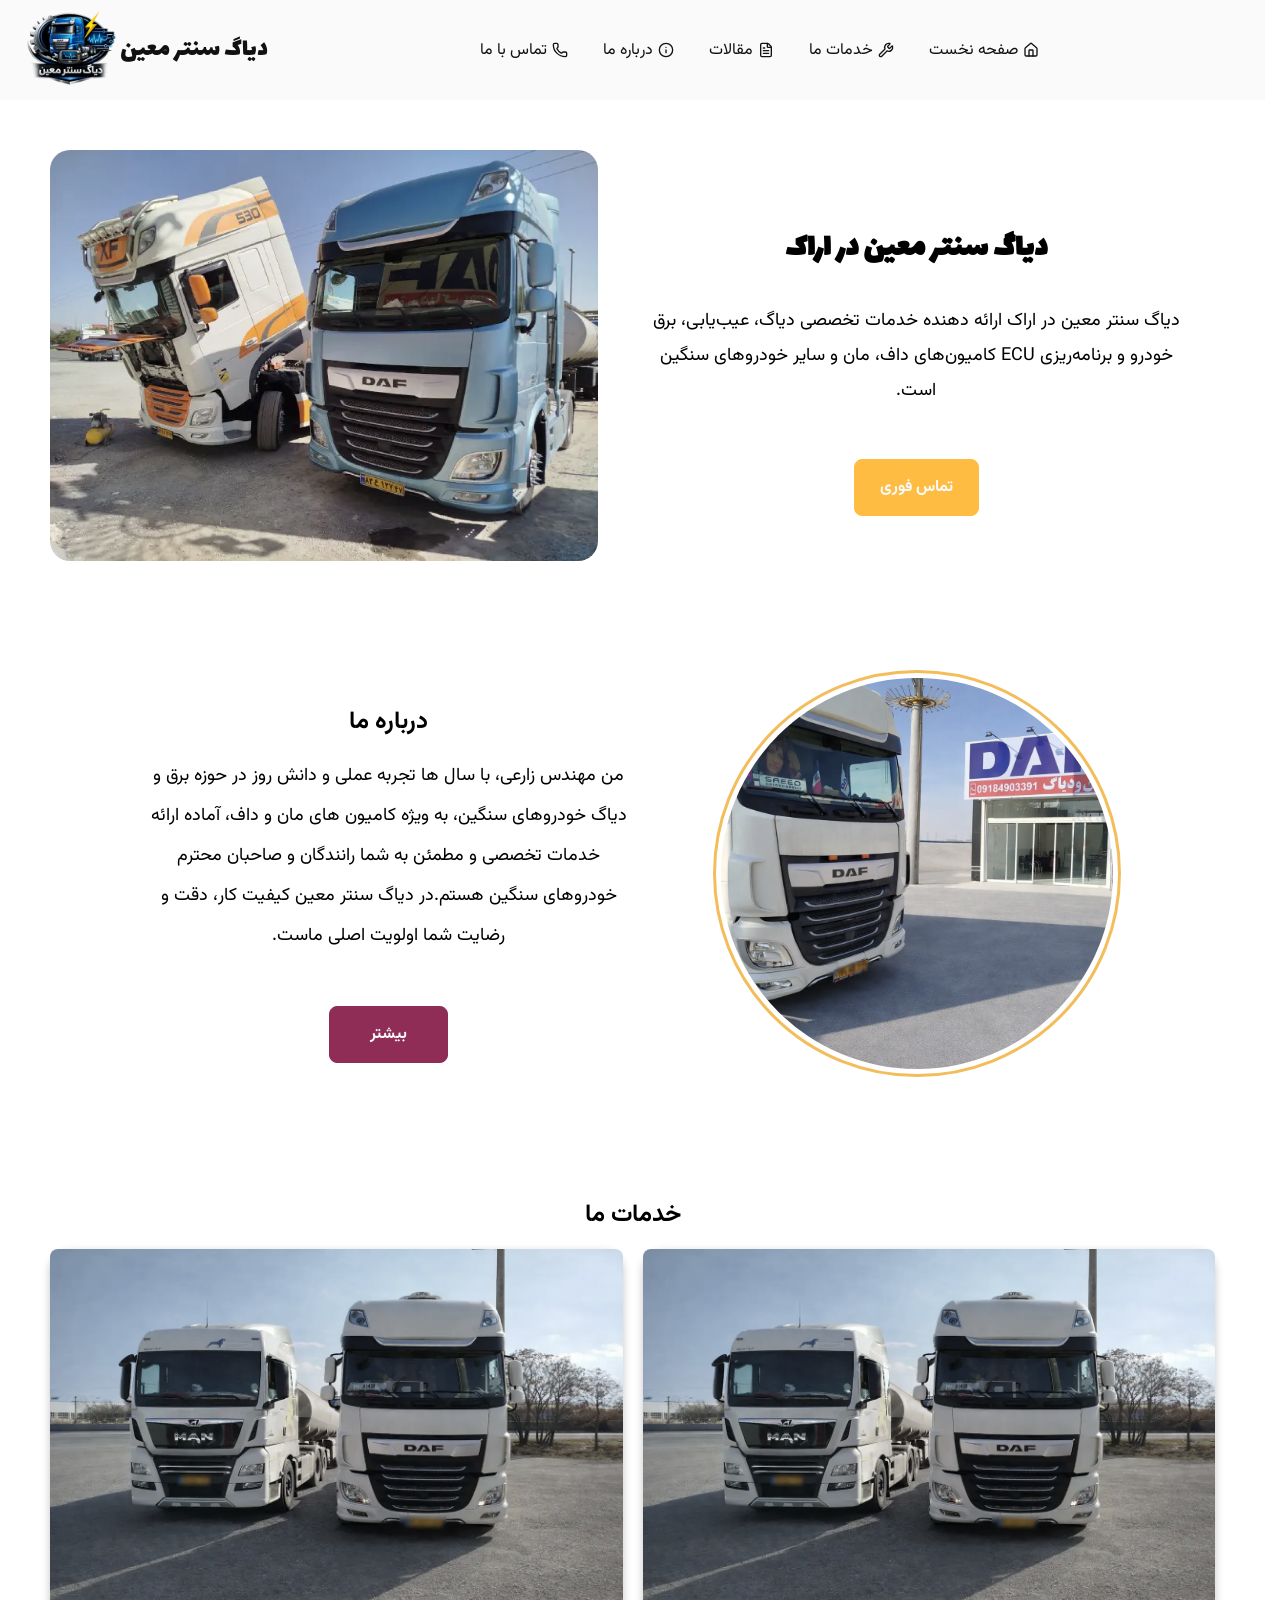
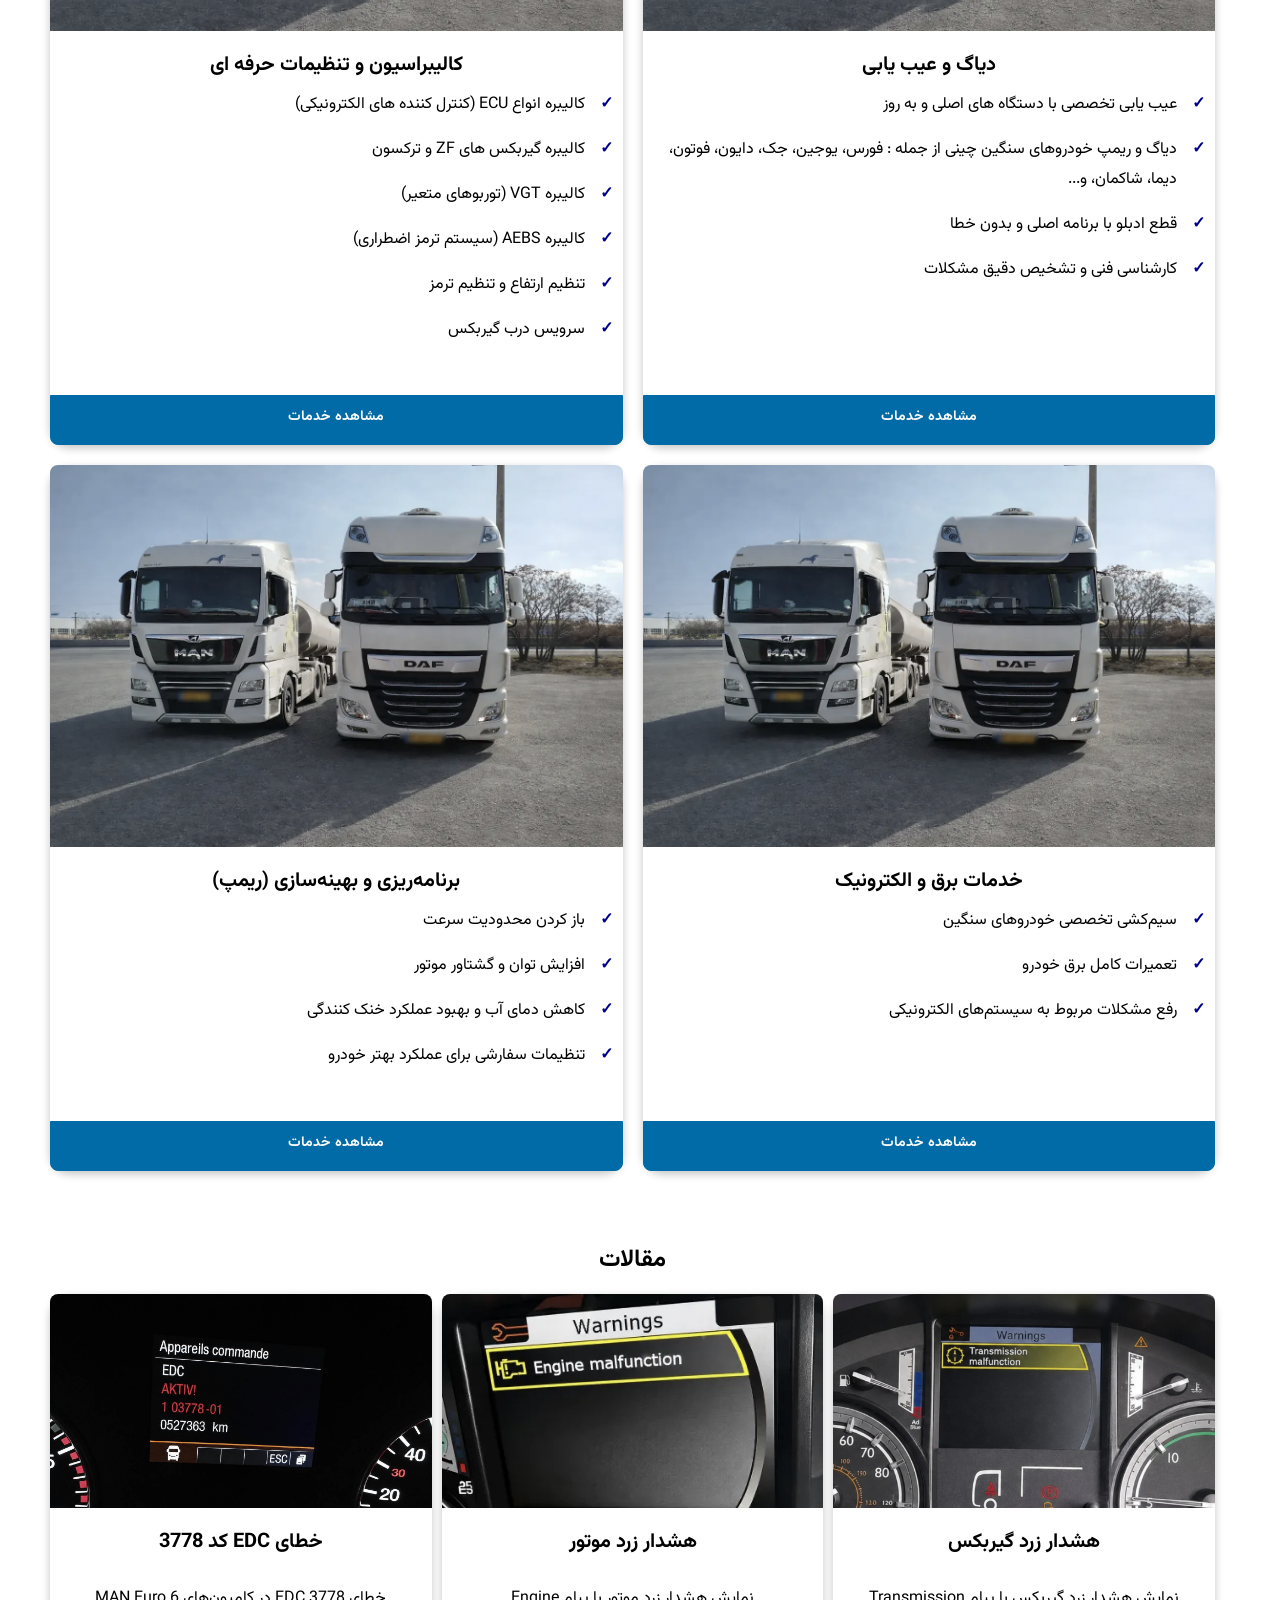
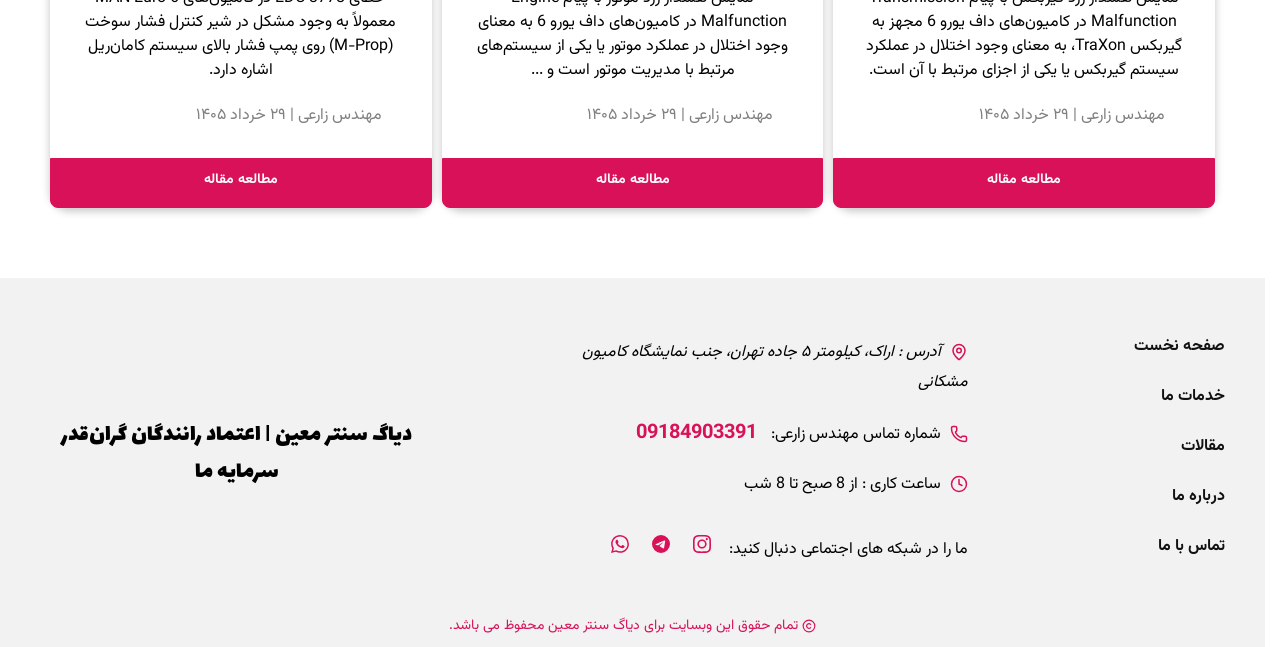
==== index.html @ c63dabb5 "optimize homepage and servicepage performance and SEO" ====
<!doctype html>
<html lang="fa" dir="rtl">
  <head>
    <meta charset="UTF-8" />
    <meta name="viewport" content="width=device-width, initial-scale=1.0" />
    <meta
      name="description"
      content="دیاگ سنتر معین در اراک، ارائه‌دهنده خدمات تخصصی دیاگ و برق خودرو، عیب‌یابی کامیون داف و خودروهای سنگین با تجهیزات پیشرفته."
    />

    <link rel="apple-touch-icon" sizes="180x180" href="/apple-touch-icon.png" />
    <link rel="icon" type="image/png" sizes="32x32" href="/favicon-32x32.png" />
    <link rel="icon" type="image/png" sizes="16x16" href="/favicon-16x16.png" />
    <!-- <link rel="manifest" href="/site.webmanifest" /> -->
    <link
      rel="preload"
      href="assets/fonts/Vazirmatn-Regular.woff2"
      as="font"
      type="font/woff2"
      crossorigin
    />
    <link
      rel="preload"
      href="assets/fonts/Vazirmatn-Bold.woff2"
      as="font"
      type="font/woff2"
      crossorigin
    />
    <link rel="stylesheet" href="assets/styles/style.css" />
    <title>دیاگ سنتر معین اراک | خدمات تخصصی برق و دیاگ</title>
  </head>
  <body>
    <div id="main" class="page-wrapper">
      <!-- Header / Navbar -->
      <header class="header">
        <nav aria-label="منوی اصلی" class="navbar">
          <button class="menu-btn" aria-label="باز کردن منو">
            <!-- <i class="fa-solid fa-bars"></i> -->
            <svg
              xmlns="http://www.w3.org/2000/svg"
              width="24"
              height="24"
              viewBox="0 0 24 24"
              fill="none"
              stroke="currentColor"
              stroke-width="2"
              stroke-linecap="round"
              stroke-linejoin="round"
              class="lucide lucide-menu-icon lucide-menu menu-icon"
            >
              <path d="M4 5h16" />
              <path d="M4 12h16" />
              <path d="M4 19h16" />
            </svg>
          </button>
          <ul class="nav-list">
            <li class="nav-item">
              <button class="menu-exit" aria-label="بستن منو">
                <!-- <i class="fa-solid fa-circle-xmark"></i> -->
                <svg
                  xmlns="http://www.w3.org/2000/svg"
                  width="24"
                  height="24"
                  viewBox="0 0 24 24"
                  fill="none"
                  stroke="currentColor"
                  stroke-width="2"
                  stroke-linecap="round"
                  stroke-linejoin="round"
                  class="lucide lucide-x-icon lucide-x close-menu-icon"
                >
                  <path d="M18 6 6 18" />
                  <path d="m6 6 12 12" />
                </svg>
              </button>
            </li>
            <li class="nav-item home">
              <a href="#main" class="header-nav-link">
                <!-- <i class="fa-solid fa-house"></i> -->
                <svg
                  xmlns="http://www.w3.org/2000/svg"
                  width="24"
                  height="24"
                  viewBox="0 0 24 24"
                  fill="none"
                  stroke="currentColor"
                  stroke-width="2"
                  stroke-linecap="round"
                  stroke-linejoin="round"
                  class="lucide lucide-house-icon lucide-house nav-icon"
                >
                  <path d="M15 21v-8a1 1 0 0 0-1-1h-4a1 1 0 0 0-1 1v8" />
                  <path
                    d="M3 10a2 2 0 0 1 .709-1.528l7-6a2 2 0 0 1 2.582 0l7 6A2 2 0 0 1 21 10v9a2 2 0 0 1-2 2H5a2 2 0 0 1-2-2z"
                  />
                </svg>
                صفحه نخست</a
              >
            </li>
            <li class="nav-item">
              <a href="#services" class="header-nav-link">
                <!-- <i class="fa-solid fa-wrench"></i> -->
                <svg
                  xmlns="http://www.w3.org/2000/svg"
                  width="24"
                  height="24"
                  viewBox="0 0 24 24"
                  fill="none"
                  stroke="currentColor"
                  stroke-width="2"
                  stroke-linecap="round"
                  stroke-linejoin="round"
                  class="lucide lucide-wrench-icon lucide-wrench nav-icon"
                >
                  <path
                    d="M14.7 6.3a1 1 0 0 0 0 1.4l1.6 1.6a1 1 0 0 0 1.4 0l3.106-3.105c.32-.322.863-.22.983.218a6 6 0 0 1-8.259 7.057l-7.91 7.91a1 1 0 0 1-2.999-3l7.91-7.91a6 6 0 0 1 7.057-8.259c.438.12.54.662.219.984z"
                  />
                </svg>
                خدمات ما</a
              >
            </li>
            <li class="nav-item">
              <a href="#articles" class="header-nav-link">
                <!-- <i class="fa-solid fa-file-lines"></i> -->
                <svg
                  xmlns="http://www.w3.org/2000/svg"
                  width="24"
                  height="24"
                  viewBox="0 0 24 24"
                  fill="none"
                  stroke="currentColor"
                  stroke-width="2"
                  stroke-linecap="round"
                  stroke-linejoin="round"
                  class="lucide lucide-file-text-icon lucide-file-text nav-icon"
                >
                  <path
                    d="M6 22a2 2 0 0 1-2-2V4a2 2 0 0 1 2-2h8a2.4 2.4 0 0 1 1.704.706l3.588 3.588A2.4 2.4 0 0 1 20 8v12a2 2 0 0 1-2 2z"
                  />
                  <path d="M14 2v5a1 1 0 0 0 1 1h5" />
                  <path d="M10 9H8" />
                  <path d="M16 13H8" />
                  <path d="M16 17H8" />
                </svg>
                مقالات
              </a>
            </li>
            <li class="nav-item">
              <a href="#about-us" class="header-nav-link">
                <!-- <i class="fa-solid fa-circle-info"></i> -->
                <svg
                  xmlns="http://www.w3.org/2000/svg"
                  width="24"
                  height="24"
                  viewBox="0 0 24 24"
                  fill="none"
                  stroke="currentColor"
                  stroke-width="2"
                  stroke-linecap="round"
                  stroke-linejoin="round"
                  class="lucide lucide-info-icon lucide-info nav-icon"
                >
                  <circle cx="12" cy="12" r="10" />
                  <path d="M12 16v-4" />
                  <path d="M12 8h.01" />
                </svg>
                درباره ما
              </a>
            </li>
            <li class="nav-item">
              <a href="#" class="header-nav-link">
                <!-- <i class="fa-solid fa-phone-flip"></i> -->
                <svg
                  xmlns="http://www.w3.org/2000/svg"
                  width="24"
                  height="24"
                  viewBox="0 0 24 24"
                  fill="none"
                  stroke="currentColor"
                  stroke-width="2"
                  stroke-linecap="round"
                  stroke-linejoin="round"
                  class="lucide lucide-phone-icon lucide-phone nav-icon"
                >
                  <path
                    d="M13.832 16.568a1 1 0 0 0 1.213-.303l.355-.465A2 2 0 0 1 17 15h3a2 2 0 0 1 2 2v3a2 2 0 0 1-2 2A18 18 0 0 1 2 4a2 2 0 0 1 2-2h3a2 2 0 0 1 2 2v3a2 2 0 0 1-.8 1.6l-.468.351a1 1 0 0 0-.292 1.233 14 14 0 0 0 6.392 6.384"
                  />
                </svg>
                تماس با ما</a
              >
            </li>
          </ul>
          <div class="logo-container">
            <a href="/" aria-label="برگشت به صفحه اصلی">
              <p class="logo-text">دیاگ سنتر معین</p>

              <img
                src="logo_240-2.webp"
                alt="لوگو دیاگ سنتر معین اراک"
                width="60"
                height="60"
                class="logo-img"
              />
            </a>
          </div>
        </nav>
      </header>
      <main>
        <!-- Hero Section -->
        <section class="hero-section section">
          <div class="img-wrapper">
            <img
              src="assets/images/کامیون داف 4-700.webp"
              alt="تعمیر و دیاگ کامیون داف در دیاگ سنتر معین اراک"
              width="700"
              height="525"
              fetchpriority="high"
            />
          </div>
          <div class="hero-content">
            <h1 class="hero-title">دیاگ سنتر معین در اراک</h1>
            <!-- <p class="hero-context">
              دیاگ سنتر معین با سال ها تجربه در عیب یابی و تعمیرات تخصصی خودرو
              های سنگین.
            </p> -->
            <p class="hero-context">
              دیاگ سنتر معین در اراک ارائه دهنده خدمات تخصصی دیاگ، عیب‌یابی، برق
              خودرو و برنامه‌ریزی ECU کامیون‌های داف، مان و سایر خودروهای سنگین
              است.
            </p>

            <a
              href="tel:09184903391"
              class="contact-us-btn btn"
              aria-label="تماس با دیاگ سنتر معین"
              >تماس فوری</a
            >
          </div>
        </section>

        <!-- About Section -->
        <section id="about-us" class="about-section section">
          <div class="about-wrapper">
            <div class="img-container">
              <img
                src="assets/images/کامیون-داف-2.webp"
                alt="کامیون داف زرد"
                width="1024"
                height="1024"
              />
            </div>
            <div class="about-content">
              <h2 class="section-title">درباره ما</h2>
              <p class="about-context">
                من مهندس زارعی، با سال ها تجربه عملی و دانش روز در حوزه برق و
                دیاگ خودروهای سنگین، به ویژه کامیون های مان و داف، آماده ارائه
                خدمات تخصصی و مطمئن به شما رانندگان و صاحبان محترم خودروهای
                سنگین هستم.در دیاگ سنتر معین کیفیت کار، دقت و رضایت شما اولویت
                اصلی ماست.
              </p>
              <a href="#" class="about-us-desktop-btn btn">بیشتر</a>
            </div>
          </div>
          <a href="#" class="about-us-btn btn">درباره ما</a>
        </section>
        <!-- Services Section -->
        <section id="services" class="services-section section">
          <h2 class="section-title">خدمات ما</h2>
          <ul class="services-list">
            <li>
              <article class="card card--service">
                <div class="card-img">
                  <img
                    src="assets/images/کامیون-داف-5.webp"
                    alt="دیاگ و عیب‌یابی تخصصی کامیون‌های سنگین با دستگاه پیشرفته در اراک"
                    width="1200"
                    height="800"
                  />
                </div>
                <h3 id="service-1" class="card-title">دیاگ و عیب یابی</h3>
                <ul class="card-content card-content--service">
                  <li>عیب یابی تخصصی با دستگاه های اصلی و به روز</li>
                  <li>
                    دیاگ و ریمپ خودروهای سنگین چینی از جمله : فورس، یوجین، جک،
                    دایون، فوتون، دیما، شاکمان، و...
                  </li>
                  <li>قطع ادبلو با برنامه اصلی و بدون خطا</li>
                  <li>کارشناسی فنی و تشخیص دقیق مشکلات</li>
                </ul>
                <a
                  href="services/service.html"
                  class="card-link"
                  aria-labelledby="service-1"
                  >مشاهده خدمات</a
                >
              </article>
            </li>
            <li>
              <article class="card card--service">
                <div class="card-img">
                  <img
                    src="assets/images/کامیون-داف-5.webp"
                    alt="کالیبراسیون و تنظیمات حرفه‌ای سیستم‌های الکترونیکی کامیون با دستگاه های تخصصی"
                    width="1200"
                    height="800"
                  />
                </div>
                <h3 id="service-2" class="card-title">
                  کالیبراسیون و تنظیمات حرفه ای
                </h3>
                <ul class="card-content card-content--service">
                  <li>کالیبره انواع ECU (کنترل کننده های الکترونیکی)</li>
                  <li>کالیبره گیربکس های ZF و ترکسون</li>
                  <li>کالیبره VGT (توربوهای متعیر)</li>
                  <li>کالیبره AEBS (سیستم ترمز اضطراری)</li>
                  <li>تنظیم ارتفاع و تنظیم ترمز</li>
                  <li>سرویس درب گیربکس</li>
                </ul>
                <a href="#" class="card-link" aria-labelledby="service-2"
                  >مشاهده خدمات</a
                >
              </article>
            </li>
            <li>
              <article class="card card--service">
                <div class="card-img">
                  <img
                    src="assets/images/کامیون-داف-5.webp"
                    alt="خدمات برق و الکترونیک کامیون شامل سیم‌کشی تخصصی، تعمیر کامل برق و رفع مشکلات سیستم‌های الکترونیکی"
                    width="1200"
                    height="800"
                  />
                </div>
                <h3 id="service-3" class="card-title">خدمات برق و الکترونیک</h3>
                <ul class="card-content card-content--service">
                  <li>سیم‌کشی تخصصی خودروهای سنگین</li>
                  <li>تعمیرات کامل برق خودرو</li>
                  <li>رفع مشکلات مربوط به سیستم‌های الکترونیکی</li>
                </ul>
                <a href="#" class="card-link" aria-labelledby="service-3"
                  >مشاهده خدمات</a
                >
              </article>
            </li>
            <li>
              <article class="card card--service">
                <div class="card-img">
                  <img
                    src="assets/images/کامیون-داف-5.webp"
                    alt="برنامه‌ریزی و بهینه‌سازی عملکرد کامیون برای افزایش توان و بهبود راندمان"
                    width="1200"
                    height="800"
                  />
                </div>
                <h3 id="service-4" class="card-title">
                  برنامه‌ریزی و بهینه‌سازی (ریمپ)
                </h3>
                <ul class="card-content card-content--service">
                  <li>باز کردن محدودیت سرعت</li>
                  <li>افزایش توان و گشتاور موتور</li>
                  <li>کاهش دمای آب و بهبود عملکرد خنک‌ کنندگی</li>
                  <li>تنظیمات سفارشی برای عملکرد بهتر خودرو</li>
                </ul>
                <a href="#" class="card-link" aria-labelledby="service-4"
                  >مشاهده خدمات</a
                >
              </article>
            </li>
          </ul>
        </section>

        <section id="articles" class="articles-section section">
          <h2 class="section-title">مقالات</h2>

          <ul class="articles-list">
            <li>
              <article class="card card--article">
                <div class="card-img">
                  <img
                    src="assets/images/تصویر-هشدار-زرد-گیربکس.webp"
                    alt="نمایش هشدار زرد گیربکس در کامیون های DAF Euro 6"
                    width="1280"
                    height="799"
                  />
                </div>
                <h3 id="article-1" class="card-title">هشدار زرد گیربکس</h3>
                <div class="card-content">
                  <p class="article-excerpt">
                    نمایش هشدار زرد گیربکس با پیام Transmission Malfunction در
                    کامیون‌های داف یورو 6 مجهز به گیربکس TraXon، به معنای وجود
                    اختلال در عملکرد سیستم گیربکس یا یکی از اجزای مرتبط با آن
                    است.
                  </p>
                </div>
                <div class="article-meta">
                  <span class="article-author">مهندس زارعی</span> |
                  <time datetime="2026-06-19" class="article-date"
                    >۲۹ خرداد ۱۴۰۵</time
                  >
                </div>
                <a href="#" class="card-link" aria-labelledby="article-1"
                  >مطالعه مقاله</a
                >
              </article>
            </li>
            <li>
              <article class="card card--article">
                <div class="card-img">
                  <img
                    src="assets/images/هشدار-زرد-موتور-450.webp"
                    alt="نمایش هشدار زرد موتور در کامیون های DF Euro 6"
                    width="450"
                    height="600"
                  />
                </div>
                <h3 id="article-2" class="card-title">هشدار زرد موتور</h3>
                <div class="card-content">
                  <p class="article-excerpt">
                    نمایش هشدار زرد موتور با پیام Engine Malfunction در
                    کامیون‌های داف یورو 6 به معنای وجود اختلال در عملکرد موتور
                    یا یکی از سیستم‌های مرتبط با مدیریت موتور است و ...
                  </p>
                </div>
                <div class="article-meta">
                  <span class="article-author">مهندس زارعی</span> |
                  <time datetime="2026-06-19" class="article-date"
                    >۲۹ خرداد ۱۴۰۵</time
                  >
                </div>
                <a href="#" class="card-link" aria-labelledby="article-2"
                  >مطالعه مقاله</a
                >
              </article>
            </li>
            <li>
              <article class="card card--article">
                <div class="card-img">
                  <img
                    src="assets/images/تصویر-خطایEDC-کد3778.webp"
                    alt="نمایش خطای EDC کد 3778 در کامیون های MAN Euro 6"
                    width="1448"
                    height="1086"
                  />
                </div>
                <h3 id="article-3" class="card-title">خطای EDC کد 3778</h3>
                <div class="card-content">
                  <p class="article-excerpt">
                    خطای EDC 3778 در کامیون‌های MAN Euro 6 معمولاً به وجود مشکل
                    در شیر کنترل فشار سوخت (M-Prop) روی پمپ فشار بالای سیستم
                    کامان‌ریل اشاره دارد.
                  </p>
                </div>
                <div class="article-meta">
                  <span class="article-author">مهندس زارعی</span> |
                  <time datetime="2026-06-19" class="article-date"
                    >۲۹ خرداد ۱۴۰۵</time
                  >
                </div>
                <a href="#" class="card-link" aria-labelledby="article-3"
                  >مطالعه مقاله</a
                >
              </article>
            </li>
          </ul>
        </section>
      </main>

      <!-- Footer Section -->
      <footer class="footer-section">
        <div class="footer-wrapper">
          <ul class="footer-nav-list">
            <li class="nav-item"><a href="#main">صفحه نخست</a></li>
            <li class="nav-item"><a href="#services">خدمات ما</a></li>
            <li class="nav-item"><a href="#articles">مقالات</a></li>
            <li class="nav-item"><a href="#about-us">درباره ما</a></li>
            <li class="nav-item"><a href="/">تماس با ما</a></li>
          </ul>
          <div class="contact-info-wrap">
            <ul class="contact-list">
              <li class="contact-item">
                <address class="address">
                  <!-- <i class="fa-solid fa-location-crosshairs"></i> -->
                  <svg
                    xmlns="http://www.w3.org/2000/svg"
                    width="24"
                    height="24"
                    viewBox="0 0 24 24"
                    fill="none"
                    stroke="currentColor"
                    stroke-width="2"
                    stroke-linecap="round"
                    stroke-linejoin="round"
                    class="lucide lucide-map-pin-icon lucide-map-pin footer-contact-icon"
                  >
                    <path
                      d="M20 10c0 4.993-5.539 10.193-7.399 11.799a1 1 0 0 1-1.202 0C9.539 20.193 4 14.993 4 10a8 8 0 0 1 16 0"
                    />
                    <circle cx="12" cy="10" r="3" />
                  </svg>
                  آدرس : اراک، کیلومتر ۵ جاده تهران، جنب نمایشگاه کامیون مشکانی
                </address>
              </li>
              <li class="contact-item">
                <!-- <i class="fa-solid fa-phone-flip"></i> -->
                <svg
                  xmlns="http://www.w3.org/2000/svg"
                  width="24"
                  height="24"
                  viewBox="0 0 24 24"
                  fill="none"
                  stroke="currentColor"
                  stroke-width="2"
                  stroke-linecap="round"
                  stroke-linejoin="round"
                  class="lucide lucide-phone-icon lucide-phone footer-contact-icon"
                >
                  <path
                    d="M13.832 16.568a1 1 0 0 0 1.213-.303l.355-.465A2 2 0 0 1 17 15h3a2 2 0 0 1 2 2v3a2 2 0 0 1-2 2A18 18 0 0 1 2 4a2 2 0 0 1 2-2h3a2 2 0 0 1 2 2v3a2 2 0 0 1-.8 1.6l-.468.351a1 1 0 0 0-.292 1.233 14 14 0 0 0 6.392 6.384"
                  />
                </svg>
                شماره تماس مهندس زارعی:
                <a href="tel:09184903391" class="phone-num">09184903391</a>
              </li>
              <li class="contact-item">
                <!-- <i class="fa-solid fa-clock"></i> -->
                <svg
                  xmlns="http://www.w3.org/2000/svg"
                  width="24"
                  height="24"
                  viewBox="0 0 24 24"
                  fill="none"
                  stroke="currentColor"
                  stroke-width="2"
                  stroke-linecap="round"
                  stroke-linejoin="round"
                  class="lucide lucide-clock4-icon lucide-clock-4 footer-contact-icon"
                >
                  <circle cx="12" cy="12" r="10" />
                  <path d="M12 6v6l4 2" />
                </svg>
                ساعت کاری : از 8 صبح تا 8 شب
              </li>
              <li class="contact-item social">
                ما را در شبکه های اجتماعی دنبال کنید:
                <div class="social-icons">
                  <a
                    href="https://www.instagram.com/diag.center.moein/"
                    target="_blank"
                    rel="noopener noreferrer"
                    aria-label="اینستاگرام دیاگ سنتر معین"
                  >
                    <!-- <i class="fab fa-instagram"></i> -->
                    <svg
                      role="img"
                      viewBox="0 0 24 24"
                      xmlns="http://www.w3.org/2000/svg"
                      class="footer-social-icon"
                    >
                      <title>Instagram</title>
                      <path
                        d="M7.0301.084c-1.2768.0602-2.1487.264-2.911.5634-.7888.3075-1.4575.72-2.1228 1.3877-.6652.6677-1.075 1.3368-1.3802 2.127-.2954.7638-.4956 1.6365-.552 2.914-.0564 1.2775-.0689 1.6882-.0626 4.947.0062 3.2586.0206 3.6671.0825 4.9473.061 1.2765.264 2.1482.5635 2.9107.308.7889.72 1.4573 1.388 2.1228.6679.6655 1.3365 1.0743 2.1285 1.38.7632.295 1.6361.4961 2.9134.552 1.2773.056 1.6884.069 4.9462.0627 3.2578-.0062 3.668-.0207 4.9478-.0814 1.28-.0607 2.147-.2652 2.9098-.5633.7889-.3086 1.4578-.72 2.1228-1.3881.665-.6682 1.0745-1.3378 1.3795-2.1284.2957-.7632.4966-1.636.552-2.9124.056-1.2809.0692-1.6898.063-4.948-.0063-3.2583-.021-3.6668-.0817-4.9465-.0607-1.2797-.264-2.1487-.5633-2.9117-.3084-.7889-.72-1.4568-1.3876-2.1228C21.2982 1.33 20.628.9208 19.8378.6165 19.074.321 18.2017.1197 16.9244.0645 15.6471.0093 15.236-.005 11.977.0014 8.718.0076 8.31.0215 7.0301.0839m.1402 21.6932c-1.17-.0509-1.8053-.2453-2.2287-.408-.5606-.216-.96-.4771-1.3819-.895-.422-.4178-.6811-.8186-.9-1.378-.1644-.4234-.3624-1.058-.4171-2.228-.0595-1.2645-.072-1.6442-.079-4.848-.007-3.2037.0053-3.583.0607-4.848.05-1.169.2456-1.805.408-2.2282.216-.5613.4762-.96.895-1.3816.4188-.4217.8184-.6814 1.3783-.9003.423-.1651 1.0575-.3614 2.227-.4171 1.2655-.06 1.6447-.072 4.848-.079 3.2033-.007 3.5835.005 4.8495.0608 1.169.0508 1.8053.2445 2.228.408.5608.216.96.4754 1.3816.895.4217.4194.6816.8176.9005 1.3787.1653.4217.3617 1.056.4169 2.2263.0602 1.2655.0739 1.645.0796 4.848.0058 3.203-.0055 3.5834-.061 4.848-.051 1.17-.245 1.8055-.408 2.2294-.216.5604-.4763.96-.8954 1.3814-.419.4215-.8181.6811-1.3783.9-.4224.1649-1.0577.3617-2.2262.4174-1.2656.0595-1.6448.072-4.8493.079-3.2045.007-3.5825-.006-4.848-.0608M16.953 5.5864A1.44 1.44 0 1 0 18.39 4.144a1.44 1.44 0 0 0-1.437 1.4424M5.8385 12.012c.0067 3.4032 2.7706 6.1557 6.173 6.1493 3.4026-.0065 6.157-2.7701 6.1506-6.1733-.0065-3.4032-2.771-6.1565-6.174-6.1498-3.403.0067-6.156 2.771-6.1496 6.1738M8 12.0077a4 4 0 1 1 4.008 3.9921A3.9996 3.9996 0 0 1 8 12.0077"
                      />
                    </svg>
                  </a>
                  <a
                    href="https://t.me/Mozed66"
                    target="_blank"
                    rel="noopener noreferrer"
                    aria-label="تلگرام دیاگ سنتر معین"
                  >
                    <!-- <i class="fab fa-telegram"></i> -->
                    <svg
                      role="img"
                      viewBox="0 0 24 24"
                      xmlns="http://www.w3.org/2000/svg"
                      class="footer-social-icon"
                    >
                      <title>Telegram</title>
                      <path
                        d="M11.944 0A12 12 0 0 0 0 12a12 12 0 0 0 12 12 12 12 0 0 0 12-12A12 12 0 0 0 12 0a12 12 0 0 0-.056 0zm4.962 7.224c.1-.002.321.023.465.14a.506.506 0 0 1 .171.325c.016.093.036.306.02.472-.18 1.898-.962 6.502-1.36 8.627-.168.9-.499 1.201-.82 1.23-.696.065-1.225-.46-1.9-.902-1.056-.693-1.653-1.124-2.678-1.8-1.185-.78-.417-1.21.258-1.91.177-.184 3.247-2.977 3.307-3.23.007-.032.014-.15-.056-.212s-.174-.041-.249-.024c-.106.024-1.793 1.14-5.061 3.345-.48.33-.913.49-1.302.48-.428-.008-1.252-.241-1.865-.44-.752-.245-1.349-.374-1.297-.789.027-.216.325-.437.893-.663 3.498-1.524 5.83-2.529 6.998-3.014 3.332-1.386 4.025-1.627 4.476-1.635z"
                      />
                    </svg>
                  </a>
                  <a
                    href="https://wa.me/989184903391?text=سلام،%20برای%20دریافت%20مشاوره%20درباره%20خدمات%20دیاگ%20خودروهای%20سنگین%20پیام%20می‌دهم."
                    target="_blank"
                    rel="noopener noreferrer"
                    aria-label="واتساپ دیاگ سنتر معین"
                  >
                    <!-- <i class="fab fa-whatsapp"></i> -->
                    <svg
                      role="img"
                      viewBox="0 0 24 24"
                      xmlns="http://www.w3.org/2000/svg"
                      class="footer-social-icon"
                    >
                      <title>WhatsApp</title>
                      <path
                        d="M17.472 14.382c-.297-.149-1.758-.867-2.03-.967-.273-.099-.471-.148-.67.15-.197.297-.767.966-.94 1.164-.173.199-.347.223-.644.075-.297-.15-1.255-.463-2.39-1.475-.883-.788-1.48-1.761-1.653-2.059-.173-.297-.018-.458.13-.606.134-.133.298-.347.446-.52.149-.174.198-.298.298-.497.099-.198.05-.371-.025-.52-.075-.149-.669-1.612-.916-2.207-.242-.579-.487-.5-.669-.51-.173-.008-.371-.01-.57-.01-.198 0-.52.074-.792.372-.272.297-1.04 1.016-1.04 2.479 0 1.462 1.065 2.875 1.213 3.074.149.198 2.096 3.2 5.077 4.487.709.306 1.262.489 1.694.625.712.227 1.36.195 1.871.118.571-.085 1.758-.719 2.006-1.413.248-.694.248-1.289.173-1.413-.074-.124-.272-.198-.57-.347m-5.421 7.403h-.004a9.87 9.87 0 01-5.031-1.378l-.361-.214-3.741.982.998-3.648-.235-.374a9.86 9.86 0 01-1.51-5.26c.001-5.45 4.436-9.884 9.888-9.884 2.64 0 5.122 1.03 6.988 2.898a9.825 9.825 0 012.893 6.994c-.003 5.45-4.437 9.884-9.885 9.884m8.413-18.297A11.815 11.815 0 0012.05 0C5.495 0 .16 5.335.157 11.892c0 2.096.547 4.142 1.588 5.945L.057 24l6.305-1.654a11.882 11.882 0 005.683 1.448h.005c6.554 0 11.89-5.335 11.893-11.893a11.821 11.821 0 00-3.48-8.413Z"
                      />
                    </svg>
                  </a>
                </div>
              </li>
            </ul>
          </div>
          <p class="slogan">
            دیاگ سنتر معین | اعتماد رانندگان گران‌قدر سرمایه ما
          </p>
        </div>
        <p class="copy-right">
          <!-- <i class="fa-solid fa-copyright"></i> -->
          <svg
            xmlns="http://www.w3.org/2000/svg"
            width="24"
            height="24"
            viewBox="0 0 24 24"
            fill="none"
            stroke="currentColor"
            stroke-width="2"
            stroke-linecap="round"
            stroke-linejoin="round"
            class="lucide lucide-copyright-icon lucide-copyright copy-right-icon"
          >
            <circle cx="12" cy="12" r="10" />
            <path d="M14.83 14.83a4 4 0 1 1 0-5.66" />
          </svg>
          تمام حقوق این وبسایت برای دیاگ سنتر معین محفوظ می باشد.
        </p>
      </footer>
      <button class="scroll-top-btn" aria-label="بازگشت به ابتدای صفحه">
        <!-- <i class="fa-solid fa-angle-up"></i> -->
        <svg
          xmlns="http://www.w3.org/2000/svg"
          width="24"
          height="24"
          viewBox="0 0 24 24"
          fill="none"
          stroke="currentColor"
          stroke-width="2"
          stroke-linecap="round"
          stroke-linejoin="round"
          class="lucide lucide-chevron-up-icon lucide-chevron-up scroll-top-icon"
        >
          <path d="m18 15-6-6-6 6" />
        </svg>
      </button>
    </div>

    <script src="assets/scripts/script.js"></script>
  </body>
</html>
---- assets/styles/style.css ----
@font-face {
  font-family: "vazir";
  src: url("../fonts/Vazirmatn-Regular.woff2") format("woff2");
  font-weight: 400;
  font-display: swap;
}
@font-face {
  font-family: "vazir";
  src: url("../fonts/Vazirmatn-Bold.woff2") format("woff2");
  font-weight: 700;
  font-display: swap;
}

@font-face {
  font-family: "lalehzar";
  src: url("../fonts/Lalezar-Regular.woff2") format("woff2");
  font-display: swap;
}

/* CSS variables */
:root {
  /* Colors */
  --dark-blue: #006ba6;
  --light-blue: #0496ff;
  --yellow: #ffbc42;
  --dark-pink: #d81159;
  --dark-purple: #8f2d56;
  --white: #fafafa;
  --black: #111;
}

/* Globally */
* {
  margin: 0;
  padding: 0;
  box-sizing: border-box;
}

html {
  scrollbar-gutter: stable;
  scroll-behavior: smooth;
}

body {
  font-family: "vazir";
  direction: rtl;
}

body.show-mobile-menu header::before {
  content: "";
  position: fixed;
  left: 0;
  top: 0;
  height: 100%;
  width: 100%;
  backdrop-filter: blur(5px);
  background: rgba(0, 0, 0, 0.5);
  z-index: 2;
}

body.show-mobile-menu {
  overflow: hidden;
}

button {
  background: none;
  border: none;
  cursor: pointer;
}

a {
  text-decoration: none;
  transition: 0.3s ease;
}

ul {
  list-style-type: none;
}

button,
input,
textarea {
  font-family: inherit;
}

.page-wrapper {
  position: relative;
}

.section {
  transition:
    transform 1s,
    opacity 1s;
}

.section-hidden {
  opacity: 0;
  transform: translateY(5rem);
}

/* mobile styles */

/* Navbar styling */
header .navbar {
  position: relative;
  display: flex;
  align-items: center;
  justify-content: space-between;
  background-color: var(--white);
  padding: 5px 10px;
}

header .navbar .menu-btn .menu-icon {
  width: 25px;
  height: 25px;
  transition: 0.3s ease;
  color: var(--yellow);
  vertical-align: middle;
}

header .navbar .nav-list {
  position: fixed;
  right: -230px;
  top: 0;
  width: 230px;
  height: 100%;
  display: flex;
  flex-direction: column;
  padding: 60px 20px 0 0;
  gap: 40px;
  background: var(--yellow);
  transition: right 0.3s ease;
  border-top-left-radius: 10px;
  border-bottom-left-radius: 10px;
  z-index: 2;
}

body.show-mobile-menu .navbar .nav-list {
  right: 0;
}

header .navbar .nav-list .menu-exit .close-menu-icon {
  position: absolute;
  top: 15px;
  right: 15px;
  width: 25px;
  height: 25px;
}

header .navbar .nav-list .menu-exit .close-menu-icon:hover,
header .navbar .nav-list .menu-exit .close-menu-icon:active {
  color: red;
}

header .navbar .nav-list .header-nav-link {
  display: flex;
  justify-content: flex-start;
  align-items: center;
  gap: 5px;
}

header .navbar .nav-list .nav-icon {
  width: 16px;
  height: 16px;
  transition: 0.3s ease;
}

header .navbar .nav-list .nav-item a {
  color: var(--black);
  font-size: 15px;
}

header .navbar .nav-list .nav-item:active,
header .navbar .nav-list .nav-item a:active {
  color: var(--white);
}

header .navbar .logo-container a {
  display: flex;
  align-items: center;
}

header .navbar .logo-container .logo-img {
  width: 60px;
  height: auto;
}

header .navbar .logo-container .logo-text {
  font-family: "lalehzar";
  font-size: 20px;
  color: var(--black);
}

/* Hero section styling */
.hero-section {
  margin: 0 auto;
}

.hero-section .img-wrapper {
  text-align: center;
}

.hero-section .img-wrapper img {
  width: 100%;
  height: auto;
  border-bottom-left-radius: 10px;
  border-bottom-right-radius: 10px;
  filter: grayscale(20%);
}

.hero-section .hero-content {
  text-align: center;
  margin-top: 20px;
  padding: 0 25px;
}

.hero-section .hero-content .hero-title {
  font-size: 22px;
  font-family: "lalehzar";
  margin-bottom: 15px;
}

.hero-section .hero-content .hero-context {
  font-size: 14px;
  line-height: 28px;
  margin-bottom: 50px;
}

.hero-section .hero-content .contact-us-btn {
  background: var(--yellow);
  padding: 10px 22px;
  border-radius: 8px;
  font-size: 14px;
  font-weight: 600;
  color: var(--black);
  border: 1px solid var(--yellow);
}

.hero-section .hero-content .contact-us-btn:hover,
.hero-section .hero-content .contact-us-btn:active {
  background-color: var(--white);
  color: var(--yellow);
}

/* About section styling */
.about-section {
  margin: 50px 10px;
  text-align: center;
  border-radius: 10px;
  box-shadow: rgba(0, 0, 0, 0.24) 0px 3px 8px;
}

.about-section .about-wrapper {
  padding: 15px 25px;
}

.about-section .img-container {
  margin-bottom: 10px;
}

.about-section .img-container img {
  width: 68%;
  height: auto;
  border: 3px solid var(--yellow);
  padding: 5px;
  border-radius: 50%;
  object-fit: cover;
  filter: grayscale(20%);
}

.about-section .about-content .about-context {
  font-size: 14px;
  line-height: 30px;
  margin-bottom: 20px;
}

.about-section .about-content .about-us-desktop-btn {
  display: none;
}

.about-section .about-us-btn {
  background: var(--dark-purple);
  display: inline-block;
  width: 100%;
  padding: 12px 0;
  border: 1px solid var(--dark-purple);
  border-bottom-left-radius: 8px;
  border-bottom-right-radius: 8px;
  font-size: 15px;
  color: var(--white);
}

.about-section .about-content .about-us-btn:active,
.about-section .about-content .about-us-btn:hover {
  background: var(--white);
  color: var(--dark-purple);
}

/* Card styling*/
.card {
  display: flex;
  flex: 0 0 100%;
  flex-direction: column;
  height: 100%;
  transition: 0.3s ease;
  border-radius: 20px;
  box-shadow: rgba(0, 0, 0, 0.24) 0px 3px 8px;
  text-align: center;
  justify-content: space-between;
}

.card-img {
  width: 100%;
  display: block;
}

.card-img img {
  width: 100%;
  height: auto;
  filter: grayscale(30%);
  border-top-left-radius: 8px;
  border-top-right-radius: 8px;
}

.card-title {
  font-size: 18px;
  margin: 10px 0 15px;
  line-height: 30px;
}

.card--article .card-content {
  flex: 1;
}

.card-content--service {
  display: flex;
  flex-direction: column;
  font-size: 14px;
  padding: 0 20px;
  line-height: 30px;
  list-style-type: none;
  text-align: right;
}

.card-content--service li {
  display: flex;
  align-items: flex-start;
  gap: 5px;
}

.card-content--service li::before {
  content: "✓";
  flex-shrink: 0;
  color: darkblue;
  font-weight: 700;
  margin-left: 10px;
}

.card .card-link {
  display: inline-block;
  margin-top: 30px;
  background: var(--dark-blue);
  width: 100%;
  height: 50px;
  padding-top: 10px;
  font-size: 14px;
  font-weight: 600;
  text-align: center;
  border: 1px solid var(--dark-blue);
  border-bottom-left-radius: 8px;
  border-bottom-right-radius: 8px;
  transition: 0.3s ease;
  color: var(--white);
}

.card .card-link:hover,
.card .card-link:active {
  background: var(--white);
  color: var(--dark-blue);
}

/* Services section styling */

.section-title {
  width: 100%;
  text-align: center;
  font-size: 18px;
  margin-bottom: 15px;
}

.services-list,
.articles-list {
  margin: 0 10px 70px;
}

.services-section .services-list {
  display: grid;
  grid-template-columns: 1fr;
  gap: 20px;
  justify-content: center;
}

/* Article section styling */
.articles-list {
  display: grid;
  grid-template-columns: 1fr;
  gap: 10px;
}

.card--article .card-img img {
  aspect-ratio: 16 / 9;
  object-fit: cover;
}

.card--article .card-title {
  padding: 0 20px;
}

.article-excerpt {
  padding: 20px 30px;
  line-height: 24px;
  text-align: center;
}

.card--article .card-link {
  background: var(--dark-pink);
  border: 1px solid var(--dark-pink);
}

.card--article .card-link:hover,
.card--article .card-link:active {
  background: var(--white);
  color: var(--dark-pink);
}

.article-meta {
  text-align: right;
  padding-right: 50px;
  color: gray;
}

/* Footer section styling */
footer.footer-section {
  background: #f2f2f2;
}

.footer-section .footer-wrapper {
  width: 100%;
  display: flex;
  flex-direction: column;
  align-items: center;
  gap: 20px;
  padding: 40px 25px 10px;
}

.footer-section .footer-wrapper .footer-nav-list {
  display: flex;
  flex-direction: column;
  gap: 10px;
  align-items: center;
}

.footer-section .footer-wrapper .footer-nav-list a {
  color: var(--black);
  font-size: 14px;
  font-weight: 600;
}

.footer-section .footer-wrapper .footer-nav-list a:hover,
.footer-section .footer-wrapper .footer-nav-list a:active {
  color: var(--dark-pink);
}

.footer-section .footer-wrapper .contact-list {
  display: flex;
  flex-direction: column;
  gap: 10px;
  margin-top: 10px;
}

.footer-section .footer-wrapper .contact-list li {
  font-size: 12px;
}

.footer-section .footer-wrapper .contact-list .footer-contact-icon {
  color: var(--dark-pink);
  width: 14px;
  height: 14px;
  margin-left: 5px;
}

.footer-section .footer-wrapper .contact-list address.address {
  font-family: "vazir";
}

.footer-section .footer-wrapper .contact-list .phone-num {
  font-size: 15px;
  color: var(--dark-pink);
  padding-right: 10px;
  font-weight: 600;
}

.footer-section .footer-wrapper .contact-list .phone-num:active,
.footer-section .footer-wrapper .social i:active {
  color: var(--yellow);
}

.footer-section .footer-wrapper .social {
  margin-top: 15px;
  display: flex;
  gap: 10px;
}

.footer-section .footer-wrapper .social .footer-social-icon {
  width: 16px;
  height: 16px;
  fill: var(--dark-pink);
  margin-right: 8px;
}

.footer-section .footer-wrapper .slogan {
  font-family: "lalehzar";
  margin-top: 15px;
  text-align: center;
  font-size: 15px;
}

p.copy-right {
  text-align: center;
  font-size: 10px;
  color: var(--dark-pink);
  padding-bottom: 10px;
}
p.copy-right .copy-right-icon {
  width: 8px;
  height: 8px;
  vertical-align: middle;
}

.scroll-top-btn {
  position: fixed;
  bottom: 10px;
  right: 10px;
  width: 50px;
  height: 50px;
  opacity: 0;
  pointer-events: none;
  border: 2px solid var(--dark-pink);
  border-radius: 50%;
  text-align: center;
  align-content: center;
  background: white;
  transform: translateY(15px);
  transition:
    opacity 0.3s ease,
    transform 0.3s ease;
}

.scroll-top-btn .scroll-top-icon {
  width: 24px;
  height: 24px;
  color: var(--dark-pink);
}

.scroll-top-btn.show {
  opacity: 1;
  background: none;
  transform: translateY(0);
  pointer-events: auto;
  z-index: 5;
}

/* media screen for 768xp width */
@media screen and (min-width: 768px) and (max-width: 1023.99px) {
  main {
    margin: 0 20px;
  }

  .section-title {
    font-size: 22px;
  }

  /* header section styling */
  header .navbar {
    justify-content: space-between;
    padding: 0 10px;
  }

  .navbar .menu-btn {
    display: none;
  }

  header .navbar .nav-list {
    position: static;
    display: flex;
    flex-direction: row;
    justify-content: flex-start;
    width: 70%;
    transform: none;
    background: none;
    padding: 10px 0;
    gap: 15px;
  }

  header .navbar .nav-list .nav-item {
    color: var(--black);
  }

  header .navbar .nav-list .nav-item a:hover,
  header .navbar .nav-list .nav-item a:active {
    color: var(--yellow);
    cursor: pointer;
  }

  header .navbar .nav-list .nav-item a {
    font-size: 16px;
  }

  header .navbar .nav-list .nav-item i {
    font-size: 12px;
    margin-left: 2px;
  }

  header .navbar .nav-list .nav-item .menu-exit {
    display: none;
  }

  header .navbar .logo-container {
    display: flex;
    justify-content: space-between;
    width: 28%;
  }

  header .navbar .logo-container .logo-text {
    font-size: 18px;
    font-weight: 700;
  }

  header .navbar .logo-container .logo-img {
    width: 100px;
    height: 100px;
  }

  /* Hero section styling */
  .hero-section {
    margin: 0;
    display: flex;
    flex-direction: row-reverse;
    align-items: center;
    justify-content: space-between;
    margin: 50px 0;
  }

  .hero-section .img-wrapper {
    flex: 1;
  }

  .hero-section .img-wrapper img {
    height: auto;
    border-radius: 20px;
  }

  .hero-section .hero-content {
    flex: 1;
  }

  .hero-section .hero-content .hero-title {
    font-size: 24px;
    margin-bottom: 15px;
  }

  .hero-section .hero-content .hero-context {
    font-size: 16px;
  }

  .hero-section .hero-content .contact-us-btn {
    padding: 10px 15px;
    font-size: 14px;
    display: inline-block;
    color: var(--white);
    margin-top: 0;
  }

  /* About section styling */
  .about-section {
    box-shadow: none;
    margin: 80px 0;
    position: relative;
  }

  .about-section .about-wrapper {
    display: flex;
    padding: 0;
    justify-content: center;
    gap: 40px;
  }

  .about-section .img-container {
    max-width: 42%;
  }

  .about-section .img-container img {
    width: 100%;
  }

  .about-section .about-content {
    display: flex;
    flex-direction: column;
    justify-content: center;
    max-width: 45%;
    align-items: center;
  }

  .about-section .about-content .about-context {
    font-size: 16px;
    line-height: 25px;
  }

  .about-section .about-us-btn {
    display: none;
  }

  .about-section .about-content .about-us-desktop-btn {
    display: inline-block;
    width: fit-content;
    padding: 10px 30px;
    border-radius: 8px;
    background: var(--dark-purple);
    color: var(--white);
    font-size: 14px;
    font-weight: 700;
    border: 1px solid var(--dark-purple);
    margin-top: 10px;
    text-align: center;
  }

  .about-section .about-content .about-us-desktop-btn:hover {
    background: var(--white);
    color: var(--dark-purple);
  }

  /* Card styling */
  .card-title {
    font-size: 18px;
    margin-bottom: 15px;
  }

  .card .card-link {
    margin-top: 15px;
  }

  /* Secvices section styling */
  .services-section .services-list {
    grid-template-columns: repeat(2, 1fr);
  }

  .card-content.card-content--service {
    flex: 1;
    margin-bottom: 20px;
    gap: 10px;
    padding: 0 15px;
  }

  .card-content.card-content--service li {
    font-size: 15px;
    font-weight: 400;
  }

  /* Article section styling */
  .articles-list {
    grid-template-columns: repeat(2, 1fr);
    justify-content: center;
  }

  /* Footer section styling */
  .footer-section {
    margin: 0;
  }

  .footer-section .footer-wrapper {
    flex-direction: row;
    gap: 30px;
    padding: 20px 30px;
  }

  .footer-section .footer-wrapper .footer-nav-list {
    align-items: flex-start;
    width: 20%;
    gap: 15px;
  }

  .footer-section .footer-wrapper .footer-nav-list a {
    font-size: 14px;
    font-weight: 600;
  }

  .footer-section .footer-wrapper .contact-list {
    gap: 15px;
  }

  .footer-section .footer-wrapper .contact-list li {
    font-size: 14px;
  }

  .footer-section .footer-wrapper .contact-list .footer-contact-icon {
    width: 14px;
    height: 14px;
    vertical-align: middle;
    margin-left: 2px;
  }

  .footer-section .footer-wrapper .contact-list .phone-num {
    font-size: 16px;
    font-weight: 600;
    padding-right: 10px;
  }

  .footer-section .footer-wrapper .social {
    display: flex;
    flex-wrap: wrap;
    align-items: center;
    gap: 20px;
  }

  .footer-section .footer-wrapper .social .footer-social-icon {
    transition: 0.3s ease;
  }

  .footer-section .footer-wrapper .contact-list .phone-num:hover,
  .footer-section .footer-wrapper .social i:hover {
    color: var(--yellow);
  }

  .footer-section .footer-wrapper .slogan {
    font-size: 20px;
    padding-right: 20px;
  }

  p.copy-right {
    font-size: 14px;
    padding-bottom: 10px;
  }

  p.copy-right .copy-right-icon {
    width: 8px;
    height: 8px;
  }
}

/* media screen for minimum 1024xp width */
@media screen and (min-width: 1024px) {
  /* general styls */
  .section-title {
    font-size: 24px;
  }

  /* header section styling */
  header .navbar {
    justify-content: space-between;
    padding: 0 20px;
    gap: 40px;
  }

  .navbar .menu-btn {
    display: none;
  }

  header .navbar .nav-list {
    position: static;
    display: flex;
    flex-direction: row;
    justify-content: center;
    flex: 3;
    transform: none;
    background: none;
    padding: 0;
    gap: 35px;
  }

  header .navbar .nav-list .nav-item {
    color: var(--black);
  }

  header .navbar .nav-list .nav-item a:hover,
  header .navbar .nav-list .nav-item a:active {
    color: var(--yellow);
    cursor: pointer;
  }

  header .navbar .nav-list .nav-item a {
    font-size: 16px;
  }

  header .navbar .nav-list .nav-item i {
    font-size: 15px;
    margin-left: 3px;
  }

  header .navbar .nav-list .nav-item .menu-exit {
    display: none;
  }

  header .navbar .logo-container {
    display: flex;
    justify-content: space-around;
  }

  header .navbar .logo-container .logo-text {
    font-size: 26px;
  }

  header .navbar .logo-container .logo-img {
    width: 100px;
    height: 100px;
  }

  /* Hero section styling */
  .hero-section {
    margin: 0;
    display: flex;
    flex-direction: row-reverse;
    align-items: center;
    justify-content: space-between;
    margin: 50px;
    gap: 20px;
  }

  .hero-section .img-wrapper {
    flex: 1;
  }

  .hero-section .img-wrapper img {
    height: auto;
    border-radius: 20px;
  }

  .hero-section .hero-content {
    flex: 1;
    text-align: center;
  }

  .hero-section .hero-content .hero-title {
    font-size: 32px;
    margin-bottom: 30px;
  }

  .hero-section .hero-content .hero-context {
    font-size: 18px;
    line-height: 35px;
    max-width: 680px;
  }

  .hero-section .hero-content .contact-us-btn {
    padding: 15px 25px;
    font-size: 16px;
    display: inline-block;
    margin-top: 0px;
    color: var(--white);
  }

  /* About section styling */
  .about-section {
    box-shadow: none;
    margin: 100px 50px;
    position: relative;
  }

  .about-section .about-wrapper {
    display: flex;
    padding: 0;
    justify-content: center;
    gap: 80px;
  }

  .about-section .img-container {
    max-width: 35%;
  }

  .about-section .img-container img {
    width: 100%;
  }

  .about-section .about-content {
    display: flex;
    flex-direction: column;
    justify-content: center;
    max-width: 42%;
    align-items: center;
  }

  .about-section .about-content .about-context {
    font-size: 18px;
    line-height: 40px;
  }

  .about-section .about-us-btn {
    display: none;
  }

  .about-section .about-content .about-us-desktop-btn {
    display: inline-block;
    width: fit-content;
    padding: 15px 40px;
    border-radius: 8px;
    background: var(--dark-purple);
    color: var(--white);
    font-size: 16px;
    font-weight: 700;
    border: 1px solid var(--dark-purple);
    margin-top: 30px;
    text-align: center;
  }

  .about-section .about-content .about-us-desktop-btn:hover {
    background: var(--white);
    color: var(--dark-purple);
  }

  /* Card styling */

  .card:hover {
    transform: translateY(-5px);
  }

  .card-title {
    font-size: 20px;
    margin: 10px;
  }

  .card-link {
    padding: 10px;
    margin-top: 15px;
  }

  /* Secvices section styling */
  .services-section {
    width: 100%;
  }

  .services-section,
  .articles-section {
    padding: 0 50px;
  }

  .services-section .services-list {
    grid-template-columns: repeat(2, 1fr);
  }
  .services-section .services-list {
    width: 100%;
    margin-inline: auto;
  }

  .card-content.card-content--service {
    flex: 1;
    margin-bottom: 20px;
    gap: 15px;
    padding: 0 10px;
  }

  .card-content.card-content--service li {
    font-size: 16px;
    font-weight: 400;
    line-height: 30px;
  }

  /* Article section styling */

  .articles-list {
    margin-inline: auto;
    grid-template-columns: repeat(3, 1fr);
    justify-content: center;
  }

  .card--article .card-title {
    font-size: 20px;
  }

  /* Footer section styling */
  .footer-section {
    margin: 0;
  }

  .footer-section .footer-wrapper {
    flex-direction: row;
    padding: 50px 40px;
  }

  .footer-section .footer-wrapper .footer-nav-list {
    align-items: flex-start;
    flex: 0 0 20%;
    gap: 25px;
  }

  .footer-section .footer-wrapper .footer-nav-list a {
    font-size: 16px;
    font-weight: 600;
  }

  .footer-section .footer-wrapper .contact-info-wrap {
    flex: 0 0 35%;
  }

  .footer-section .footer-wrapper .contact-list {
    gap: 20px;
  }

  .footer-section .footer-wrapper .contact-list li {
    font-size: 16px;
    line-height: 30px;
  }

  .footer-section .footer-wrapper .contact-list .footer-contact-icon {
    width: 18px;
    height: 18px;
    vertical-align: middle;
    margin-left: 5px;
  }

  .footer-section .footer-wrapper .contact-list .phone-num {
    font-size: 20px;
    font-weight: 600;
    padding-right: 10px;
  }

  .footer-section .footer-wrapper .social {
    display: flex;
    align-items: center;
    vertical-align: middle;
    flex-wrap: wrap;
    gap: 10px;
  }

  .footer-section .footer-wrapper .social-icons {
    display: flex;
    gap: 15px;
    vertical-align: middle;
  }

  .footer-section .footer-wrapper .social .footer-social-icon {
    width: 18px;
    height: 18px;
  }

  .footer-section .footer-wrapper .contact-list .phone-num:hover,
  .footer-section .footer-wrapper .social i:hover {
    color: var(--yellow);
  }

  .footer-section .footer-wrapper .slogan {
    font-size: 24px;
    padding-right: 100px;
  }

  p.copy-right {
    font-size: 14px;
    padding-bottom: 10px;
  }

  p.copy-right .copy-right-icon {
    width: 14px;
    height: 14px;
  }

  .scroll-top-btn {
    bottom: 25px;
    right: 25px;
    width: 60px;
    height: 60px;
  }

  .scroll-top-btn .scroll-top-icon {
    width: 28px;
    height: 28px;
  }
}

@media screen and (min-width: 1400px) {
  .services-section .services-list {
    grid-template-columns: repeat(3, 1fr);
  }
}
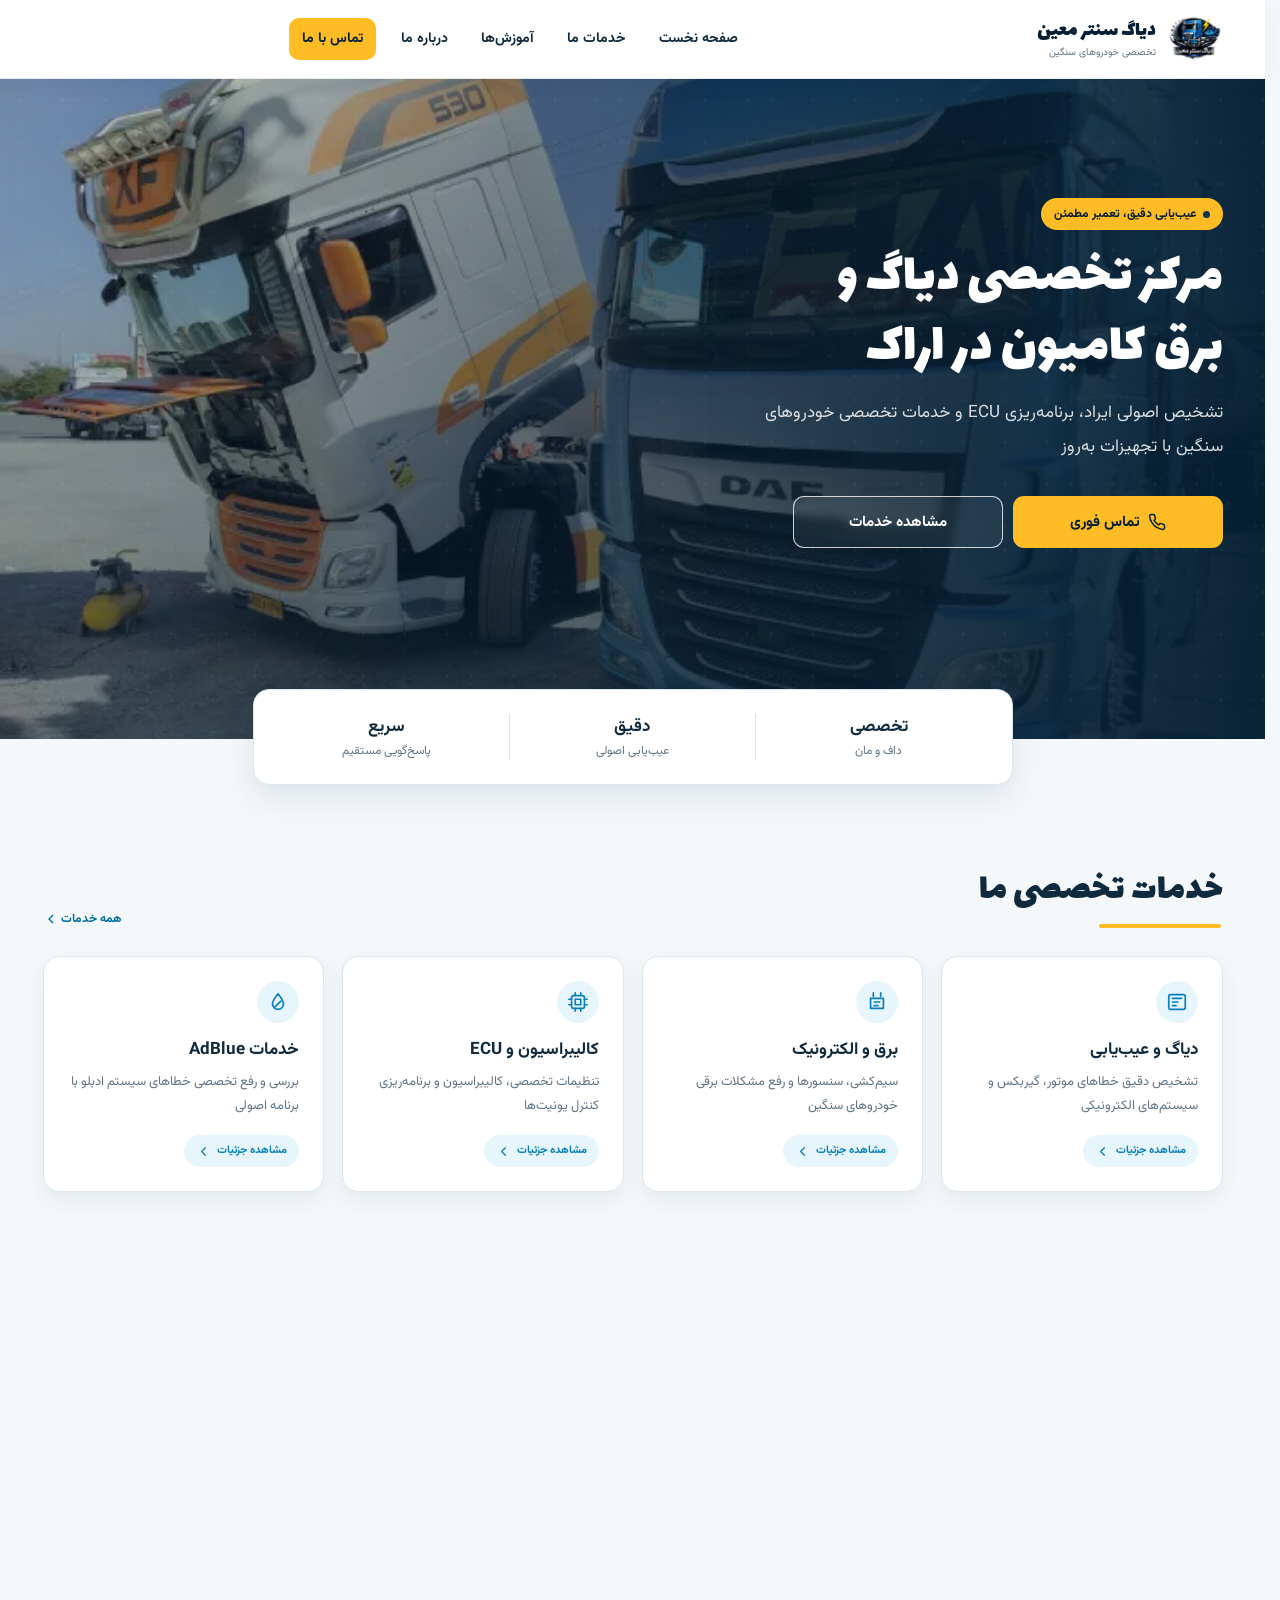
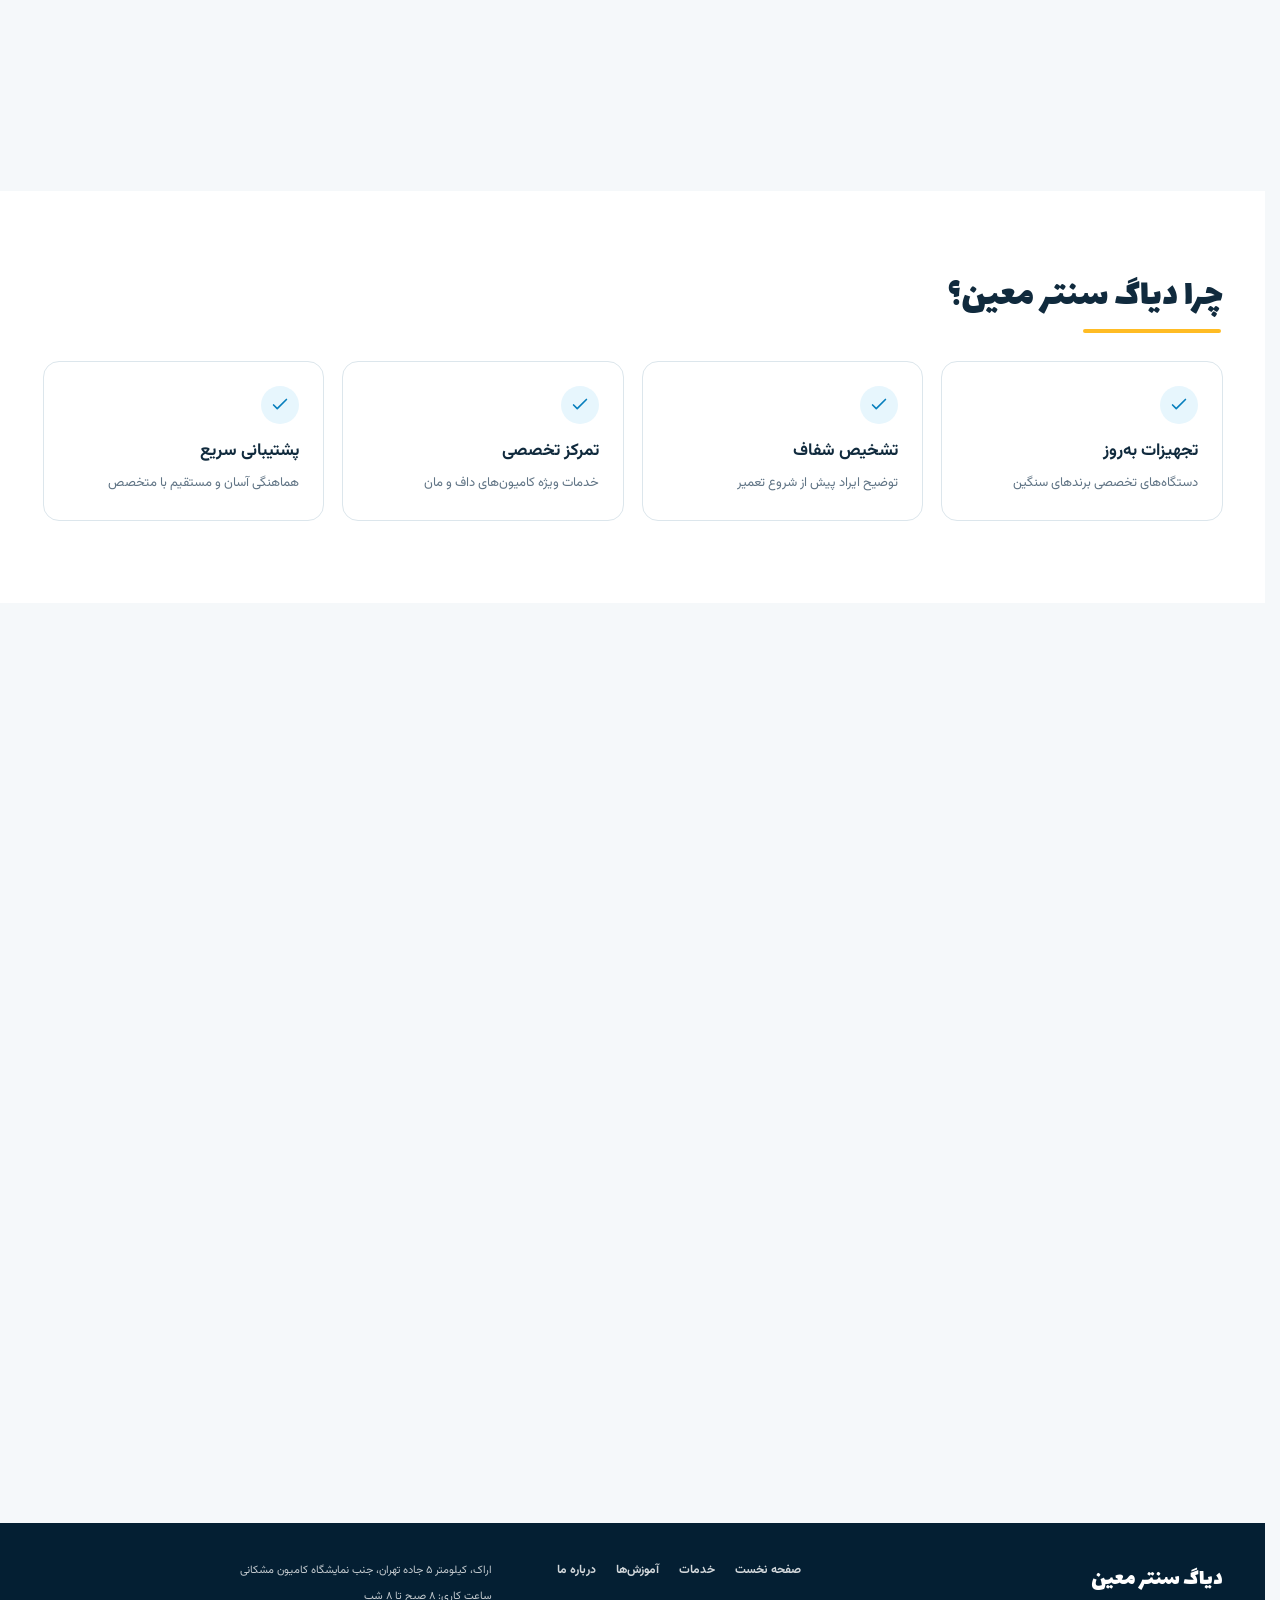
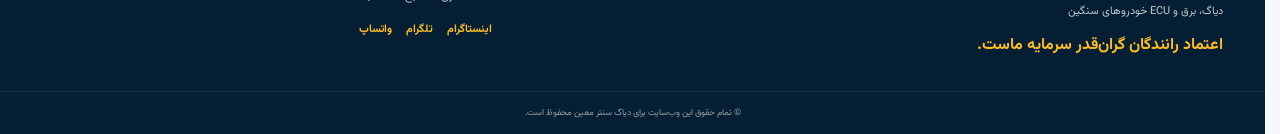
==== commit 1667c92f: "Redesign homepage and add service card links" ====
--- a/index.html
+++ b/index.html
@@ -5,13 +5,13 @@
     <meta name="viewport" content="width=device-width, initial-scale=1.0" />
     <meta
       name="description"
-      content="دیاگ سنتر معین در اراک، ارائه‌دهنده خدمات تخصصی دیاگ و برق خودرو، عیب‌یابی کامیون داف و خودروهای سنگین با تجهیزات پیشرفته."
+      content="دیاگ سنتر معین در اراک؛ خدمات تخصصی دیاگ، برق خودرو، برنامه‌ریزی ECU، کالیبراسیون و عیب‌یابی کامیون‌های داف، مان و خودروهای سنگین."
     />
-
-    <link rel="apple-touch-icon" sizes="180x180" href="/apple-touch-icon.png" />
-    <link rel="icon" type="image/png" sizes="32x32" href="/favicon-32x32.png" />
-    <link rel="icon" type="image/png" sizes="16x16" href="/favicon-16x16.png" />
-    <!-- <link rel="manifest" href="/site.webmanifest" /> -->
+    <meta name="theme-color" content="#073451" />
+
+    <link rel="apple-touch-icon" sizes="180x180" href="apple-touch-icon.png" />
+    <link rel="icon" type="image/png" sizes="32x32" href="favicon-32x32.png" />
+    <link rel="icon" type="image/png" sizes="16x16" href="favicon-16x16.png" />
     <link
       rel="preload"
       href="assets/fonts/Vazirmatn-Regular.woff2"
@@ -26,622 +26,518 @@
       type="font/woff2"
       crossorigin
     />
+    <link
+      rel="preload"
+      href="assets/images/کامیون داف 4-700.webp"
+      as="image"
+      type="image/webp"
+    />
     <link rel="stylesheet" href="assets/styles/style.css" />
-    <title>دیاگ سنتر معین اراک | خدمات تخصصی برق و دیاگ</title>
+    <link rel="stylesheet" href="assets/styles/home.css" />
+    <title>دیاگ سنتر معین اراک | دیاگ و برق تخصصی خودرو سنگین</title>
   </head>
-  <body>
+
+  <body class="home-page">
     <div id="main" class="page-wrapper">
-      <!-- Header / Navbar -->
-      <header class="header">
-        <nav aria-label="منوی اصلی" class="navbar">
-          <button class="menu-btn" aria-label="باز کردن منو">
-            <!-- <i class="fa-solid fa-bars"></i> -->
+      <header class="header home-header">
+        <nav aria-label="منوی اصلی" class="navbar home-navbar">
+          <button
+            class="menu-btn"
+            type="button"
+            aria-label="باز کردن منو"
+            aria-controls="primary-navigation"
+            aria-expanded="false"
+          >
             <svg
-              xmlns="http://www.w3.org/2000/svg"
-              width="24"
-              height="24"
+              aria-hidden="true"
               viewBox="0 0 24 24"
               fill="none"
               stroke="currentColor"
               stroke-width="2"
               stroke-linecap="round"
-              stroke-linejoin="round"
-              class="lucide lucide-menu-icon lucide-menu menu-icon"
+              class="menu-icon"
             >
-              <path d="M4 5h16" />
-              <path d="M4 12h16" />
-              <path d="M4 19h16" />
+              <path d="M4 6h16M4 12h16M4 18h16" />
             </svg>
           </button>
-          <ul class="nav-list">
-            <li class="nav-item">
-              <button class="menu-exit" aria-label="بستن منو">
-                <!-- <i class="fa-solid fa-circle-xmark"></i> -->
+
+          <ul id="primary-navigation" class="nav-list">
+            <li class="nav-item nav-close-item">
+              <button class="menu-exit" type="button" aria-label="بستن منو">
                 <svg
-                  xmlns="http://www.w3.org/2000/svg"
-                  width="24"
-                  height="24"
+                  aria-hidden="true"
                   viewBox="0 0 24 24"
                   fill="none"
                   stroke="currentColor"
                   stroke-width="2"
                   stroke-linecap="round"
-                  stroke-linejoin="round"
-                  class="lucide lucide-x-icon lucide-x close-menu-icon"
+                  class="close-menu-icon"
                 >
-                  <path d="M18 6 6 18" />
-                  <path d="m6 6 12 12" />
+                  <path d="M18 6 6 18M6 6l12 12" />
                 </svg>
               </button>
             </li>
             <li class="nav-item home">
-              <a href="#main" class="header-nav-link">
-                <!-- <i class="fa-solid fa-house"></i> -->
-                <svg
-                  xmlns="http://www.w3.org/2000/svg"
-                  width="24"
-                  height="24"
-                  viewBox="0 0 24 24"
-                  fill="none"
-                  stroke="currentColor"
-                  stroke-width="2"
-                  stroke-linecap="round"
-                  stroke-linejoin="round"
-                  class="lucide lucide-house-icon lucide-house nav-icon"
-                >
-                  <path d="M15 21v-8a1 1 0 0 0-1-1h-4a1 1 0 0 0-1 1v8" />
-                  <path
-                    d="M3 10a2 2 0 0 1 .709-1.528l7-6a2 2 0 0 1 2.582 0l7 6A2 2 0 0 1 21 10v9a2 2 0 0 1-2 2H5a2 2 0 0 1-2-2z"
-                  />
-                </svg>
-                صفحه نخست</a
-              >
+              <a href="#main" class="header-nav-link">صفحه نخست</a>
             </li>
             <li class="nav-item">
-              <a href="#services" class="header-nav-link">
-                <!-- <i class="fa-solid fa-wrench"></i> -->
-                <svg
-                  xmlns="http://www.w3.org/2000/svg"
-                  width="24"
-                  height="24"
-                  viewBox="0 0 24 24"
-                  fill="none"
-                  stroke="currentColor"
-                  stroke-width="2"
-                  stroke-linecap="round"
-                  stroke-linejoin="round"
-                  class="lucide lucide-wrench-icon lucide-wrench nav-icon"
-                >
-                  <path
-                    d="M14.7 6.3a1 1 0 0 0 0 1.4l1.6 1.6a1 1 0 0 0 1.4 0l3.106-3.105c.32-.322.863-.22.983.218a6 6 0 0 1-8.259 7.057l-7.91 7.91a1 1 0 0 1-2.999-3l7.91-7.91a6 6 0 0 1 7.057-8.259c.438.12.54.662.219.984z"
-                  />
-                </svg>
-                خدمات ما</a
-              >
+              <a href="#services" class="header-nav-link">خدمات ما</a>
             </li>
             <li class="nav-item">
-              <a href="#articles" class="header-nav-link">
-                <!-- <i class="fa-solid fa-file-lines"></i> -->
-                <svg
-                  xmlns="http://www.w3.org/2000/svg"
-                  width="24"
-                  height="24"
-                  viewBox="0 0 24 24"
-                  fill="none"
-                  stroke="currentColor"
-                  stroke-width="2"
-                  stroke-linecap="round"
-                  stroke-linejoin="round"
-                  class="lucide lucide-file-text-icon lucide-file-text nav-icon"
-                >
-                  <path
-                    d="M6 22a2 2 0 0 1-2-2V4a2 2 0 0 1 2-2h8a2.4 2.4 0 0 1 1.704.706l3.588 3.588A2.4 2.4 0 0 1 20 8v12a2 2 0 0 1-2 2z"
-                  />
-                  <path d="M14 2v5a1 1 0 0 0 1 1h5" />
-                  <path d="M10 9H8" />
-                  <path d="M16 13H8" />
-                  <path d="M16 17H8" />
-                </svg>
-                مقالات
-              </a>
+              <a href="#articles" class="header-nav-link">آموزش‌ها</a>
             </li>
             <li class="nav-item">
-              <a href="#about-us" class="header-nav-link">
-                <!-- <i class="fa-solid fa-circle-info"></i> -->
-                <svg
-                  xmlns="http://www.w3.org/2000/svg"
-                  width="24"
-                  height="24"
-                  viewBox="0 0 24 24"
-                  fill="none"
-                  stroke="currentColor"
-                  stroke-width="2"
-                  stroke-linecap="round"
-                  stroke-linejoin="round"
-                  class="lucide lucide-info-icon lucide-info nav-icon"
-                >
-                  <circle cx="12" cy="12" r="10" />
-                  <path d="M12 16v-4" />
-                  <path d="M12 8h.01" />
-                </svg>
-                درباره ما
-              </a>
+              <a href="#about-us" class="header-nav-link">درباره ما</a>
             </li>
-            <li class="nav-item">
-              <a href="#" class="header-nav-link">
-                <!-- <i class="fa-solid fa-phone-flip"></i> -->
-                <svg
-                  xmlns="http://www.w3.org/2000/svg"
-                  width="24"
-                  height="24"
-                  viewBox="0 0 24 24"
-                  fill="none"
-                  stroke="currentColor"
-                  stroke-width="2"
-                  stroke-linecap="round"
-                  stroke-linejoin="round"
-                  class="lucide lucide-phone-icon lucide-phone nav-icon"
-                >
-                  <path
-                    d="M13.832 16.568a1 1 0 0 0 1.213-.303l.355-.465A2 2 0 0 1 17 15h3a2 2 0 0 1 2 2v3a2 2 0 0 1-2 2A18 18 0 0 1 2 4a2 2 0 0 1 2-2h3a2 2 0 0 1 2 2v3a2 2 0 0 1-.8 1.6l-.468.351a1 1 0 0 0-.292 1.233 14 14 0 0 0 6.392 6.384"
-                  />
-                </svg>
-                تماس با ما</a
-              >
+            <li class="nav-item nav-contact-item">
+              <a href="#contact" class="header-nav-link">تماس با ما</a>
             </li>
           </ul>
+
           <div class="logo-container">
-            <a href="/" aria-label="برگشت به صفحه اصلی">
-              <p class="logo-text">دیاگ سنتر معین</p>
-
+            <a href="#main" aria-label="برگشت به ابتدای صفحه">
               <img
                 src="logo_240-2.webp"
-                alt="لوگو دیاگ سنتر معین اراک"
-                width="60"
-                height="60"
+                alt="لوگوی دیاگ سنتر معین"
+                width="56"
+                height="56"
                 class="logo-img"
               />
+              <span class="logo-copy">
+                <strong class="logo-text">دیاگ سنتر معین</strong>
+                <small>تخصصی خودروهای سنگین</small>
+              </span>
+              <!-- <img
+                src="logo_240-2.webp"
+                alt="لوگوی دیاگ سنتر معین"
+                width="56"
+                height="56"
+                class="logo-img"
+              /> -->
             </a>
           </div>
         </nav>
       </header>
+
       <main>
-        <!-- Hero Section -->
-        <section class="hero-section section">
-          <div class="img-wrapper">
+        <section class="home-hero" aria-labelledby="hero-title">
+          <div class="hero-media" aria-hidden="true">
             <img
               src="assets/images/کامیون داف 4-700.webp"
-              alt="تعمیر و دیاگ کامیون داف در دیاگ سنتر معین اراک"
+              alt=""
               width="700"
               height="525"
               fetchpriority="high"
             />
           </div>
-          <div class="hero-content">
-            <h1 class="hero-title">دیاگ سنتر معین در اراک</h1>
-            <!-- <p class="hero-context">
-              دیاگ سنتر معین با سال ها تجربه در عیب یابی و تعمیرات تخصصی خودرو
-              های سنگین.
-            </p> -->
-            <p class="hero-context">
-              دیاگ سنتر معین در اراک ارائه دهنده خدمات تخصصی دیاگ، عیب‌یابی، برق
-              خودرو و برنامه‌ریزی ECU کامیون‌های داف، مان و سایر خودروهای سنگین
-              است.
-            </p>
+          <div class="hero-overlay"></div>
+          <div class="home-container hero-inner">
+            <div class="hero-content">
+              <span class="hero-kicker">عیب‌یابی دقیق، تعمیر مطمئن</span>
+              <h1 id="hero-title" class="hero-title">
+                مرکز تخصصی دیاگ و برق کامیون در اراک
+              </h1>
+              <p class="hero-context">
+                تشخیص اصولی ایراد، برنامه‌ریزی ECU و خدمات تخصصی خودروهای سنگین
+                با تجهیزات به‌روز
+              </p>
+              <div class="hero-actions">
+                <a
+                  href="tel:09184903391"
+                  class="home-btn home-btn--primary"
+                  aria-label="تماس فوری با دیاگ سنتر معین"
+                >
+                  <svg aria-hidden="true" viewBox="0 0 24 24">
+                    <path
+                      d="M22 16.92v3a2 2 0 0 1-2.18 2 19.79 19.79 0 0 1-8.63-3.07 19.5 19.5 0 0 1-6-6A19.79 19.79 0 0 1 2.12 4.18 2 2 0 0 1 4.11 2h3a2 2 0 0 1 2 1.72c.13.96.36 1.9.69 2.8a2 2 0 0 1-.45 2.11L8.09 9.91a16 16 0 0 0 6 6l1.27-1.27a2 2 0 0 1 2.11-.45c.91.33 1.84.56 2.8.69A2 2 0 0 1 22 16.92z"
+                    />
+                  </svg>
+                  تماس فوری
+                </a>
+                <a href="#services" class="home-btn home-btn--outline">
+                  مشاهده خدمات
+                </a>
+              </div>
+            </div>
+          </div>
+        </section>
+
+        <div class="home-container trust-wrap">
+          <section class="trust-strip" aria-label="مزیت‌های کلیدی مجموعه">
+            <div class="trust-item">
+              <strong>تخصصی</strong>
+              <span>داف و مان</span>
+            </div>
+            <div class="trust-item">
+              <strong>دقیق</strong>
+              <span>عیب‌یابی اصولی</span>
+            </div>
+            <div class="trust-item">
+              <strong>سریع</strong>
+              <span>پاسخ‌گویی مستقیم</span>
+            </div>
+          </section>
+        </div>
+
+        <section id="services" class="home-section section home-services">
+          <div class="home-container">
+            <div class="home-section-heading">
+              <div>
+                <h2>خدمات تخصصی ما</h2>
+                <span class="heading-mark" aria-hidden="true"></span>
+              </div>
+              <a href="services/service.html" class="section-link">
+                همه خدمات
+                <svg aria-hidden="true" viewBox="0 0 24 24">
+                  <path d="m15 18-6-6 6-6" />
+                </svg>
+              </a>
+            </div>
+
+            <div class="home-services-grid">
+              <a
+                href="services/service.html"
+                class="home-service-card"
+                aria-label="مشاهده جزئیات خدمت دیاگ و عیب‌یابی"
+              >
+                <span class="home-card-icon" aria-hidden="true">
+                  <svg viewBox="0 0 24 24">
+                    <rect x="3" y="4" width="18" height="16" rx="2" />
+                    <path d="M7 8h10M7 12h6M7 16h4" />
+                  </svg>
+                </span>
+                <h3>دیاگ و عیب‌یابی</h3>
+                <p>تشخیص دقیق خطاهای موتور، گیربکس و سیستم‌های الکترونیکی</p>
+                <span class="service-card-cta">
+                  مشاهده جزئیات
+                  <svg aria-hidden="true" viewBox="0 0 24 24">
+                    <path d="m15 18-6-6 6-6" />
+                  </svg>
+                </span>
+              </a>
+
+              <a
+                href="services/electrical.html"
+                class="home-service-card"
+                aria-label="مشاهده جزئیات خدمت برق و الکترونیک"
+              >
+                <span class="home-card-icon" aria-hidden="true">
+                  <svg viewBox="0 0 24 24">
+                    <path d="M8 2v4M16 2v4M5 8h14v11H5zM9 12h6M9 16h4" />
+                  </svg>
+                </span>
+                <h3>برق و الکترونیک</h3>
+                <p>سیم‌کشی، سنسورها و رفع مشکلات برقی خودروهای سنگین</p>
+                <span class="service-card-cta">
+                  مشاهده جزئیات
+                  <svg aria-hidden="true" viewBox="0 0 24 24">
+                    <path d="m15 18-6-6 6-6" />
+                  </svg>
+                </span>
+              </a>
+
+              <a
+                href="services/ecu-calibration.html"
+                class="home-service-card"
+                aria-label="مشاهده جزئیات خدمت کالیبراسیون و ECU"
+              >
+                <span class="home-card-icon" aria-hidden="true">
+                  <svg viewBox="0 0 24 24">
+                    <rect x="5" y="5" width="14" height="14" rx="2" />
+                    <path
+                      d="M9 9h6v6H9zM9 2v3M15 2v3M9 19v3M15 19v3M2 9h3M2 15h3M19 9h3M19 15h3"
+                    />
+                  </svg>
+                </span>
+                <h3>کالیبراسیون و ECU</h3>
+                <p>تنظیمات تخصصی، کالیبراسیون و برنامه‌ریزی کنترل یونیت‌ها</p>
+                <span class="service-card-cta">
+                  مشاهده جزئیات
+                  <svg aria-hidden="true" viewBox="0 0 24 24">
+                    <path d="m15 18-6-6 6-6" />
+                  </svg>
+                </span>
+              </a>
+
+              <a
+                href="services/adblue.html"
+                class="home-service-card"
+                aria-label="مشاهده جزئیات خدمات AdBlue"
+              >
+                <span class="home-card-icon" aria-hidden="true">
+                  <svg viewBox="0 0 24 24">
+                    <path
+                      d="M12 3c4 5 6 8 6 11a6 6 0 0 1-12 0c0-3 2-6 6-11zM9 17l6-6"
+                    />
+                  </svg>
+                </span>
+                <h3>خدمات AdBlue</h3>
+                <p>بررسی و رفع تخصصی خطاهای سیستم ادبلو با برنامه اصولی</p>
+                <span class="service-card-cta">
+                  مشاهده جزئیات
+                  <svg aria-hidden="true" viewBox="0 0 24 24">
+                    <path d="m15 18-6-6 6-6" />
+                  </svg>
+                </span>
+              </a>
+            </div>
 
             <a
-              href="tel:09184903391"
-              class="contact-us-btn btn"
-              aria-label="تماس با دیاگ سنتر معین"
-              >تماس فوری</a
+              href="services/service.html"
+              class="home-btn services-mobile-link"
             >
+              مشاهده جزئیات خدمات
+            </a>
           </div>
         </section>
 
-        <!-- About Section -->
-        <section id="about-us" class="about-section section">
-          <div class="about-wrapper">
-            <div class="img-container">
+        <section
+          id="about-us"
+          class="about-band section"
+          aria-labelledby="about-title"
+        >
+          <div class="home-container about-layout">
+            <div class="about-media">
               <img
-                src="assets/images/کامیون-داف-2.webp"
-                alt="کامیون داف زرد"
-                width="1024"
+                src="assets/images/service-imgs/hero-img.webp"
+                alt="عیب‌یابی تخصصی کامیون داف با دستگاه دیاگ"
+                width="1536"
                 height="1024"
+                loading="lazy"
               />
             </div>
-            <div class="about-content">
-              <h2 class="section-title">درباره ما</h2>
-              <p class="about-context">
-                من مهندس زارعی، با سال ها تجربه عملی و دانش روز در حوزه برق و
-                دیاگ خودروهای سنگین، به ویژه کامیون های مان و داف، آماده ارائه
-                خدمات تخصصی و مطمئن به شما رانندگان و صاحبان محترم خودروهای
-                سنگین هستم.در دیاگ سنتر معین کیفیت کار، دقت و رضایت شما اولویت
-                اصلی ماست.
+            <div class="about-copy">
+              <span class="about-kicker">درباره مجموعه</span>
+              <h2 id="about-title">تجربه‌ای که پشت هر تشخیص ایستاده</h2>
+              <p>
+                من مهندس زارعی هستم. در دیاگ سنتر معین هدف ما پیدا کردن علت اصلی
+                ایراد است؛ نه تعویض قطعه با حدس و آزمون. کیفیت کار، دقت و رضایت
+                شما اولویت اصلی ماست.
               </p>
-              <a href="#" class="about-us-desktop-btn btn">بیشتر</a>
-            </div>
-          </div>
-          <a href="#" class="about-us-btn btn">درباره ما</a>
+              <ul class="about-points">
+                <li>تشخیص دقیق پیش از شروع تعمیر</li>
+                <li>تمرکز تخصصی روی کامیون‌های داف و مان</li>
+              </ul>
+            </div>
+          </div>
         </section>
-        <!-- Services Section -->
-        <section id="services" class="services-section section">
-          <h2 class="section-title">خدمات ما</h2>
-          <ul class="services-list">
-            <li>
-              <article class="card card--service">
-                <div class="card-img">
-                  <img
-                    src="assets/images/کامیون-داف-5.webp"
-                    alt="دیاگ و عیب‌یابی تخصصی کامیون‌های سنگین با دستگاه پیشرفته در اراک"
-                    width="1200"
-                    height="800"
+
+        <section
+          class="home-section section reasons-section"
+          aria-labelledby="reasons-title"
+        >
+          <div class="home-container">
+            <div class="home-section-heading home-section-heading--simple">
+              <div>
+                <h2 id="reasons-title">چرا دیاگ سنتر معین؟</h2>
+                <span class="heading-mark" aria-hidden="true"></span>
+              </div>
+            </div>
+            <div class="reasons-grid">
+              <article class="reason-card">
+                <span class="reason-icon" aria-hidden="true">
+                  <svg viewBox="0 0 24 24"><path d="m5 12 4 4L19 6" /></svg>
+                </span>
+                <h3>تجهیزات به‌روز</h3>
+                <p>دستگاه‌های تخصصی برندهای سنگین</p>
+              </article>
+              <article class="reason-card">
+                <span class="reason-icon" aria-hidden="true">
+                  <svg viewBox="0 0 24 24"><path d="m5 12 4 4L19 6" /></svg>
+                </span>
+                <h3>تشخیص شفاف</h3>
+                <p>توضیح ایراد پیش از شروع تعمیر</p>
+              </article>
+              <article class="reason-card">
+                <span class="reason-icon" aria-hidden="true">
+                  <svg viewBox="0 0 24 24"><path d="m5 12 4 4L19 6" /></svg>
+                </span>
+                <h3>تمرکز تخصصی</h3>
+                <p>خدمات ویژه کامیون‌های داف و مان</p>
+              </article>
+              <article class="reason-card">
+                <span class="reason-icon" aria-hidden="true">
+                  <svg viewBox="0 0 24 24"><path d="m5 12 4 4L19 6" /></svg>
+                </span>
+                <h3>پشتیبانی سریع</h3>
+                <p>هماهنگی آسان و مستقیم با متخصص</p>
+              </article>
+            </div>
+          </div>
+        </section>
+
+        <section
+          id="articles"
+          class="home-section section articles-section-home"
+          aria-labelledby="articles-title"
+        >
+          <div class="home-container">
+            <div class="home-section-heading">
+              <div>
+                <h2 id="articles-title">آخرین آموزش‌ها</h2>
+                <span class="heading-mark" aria-hidden="true"></span>
+              </div>
+              <span class="section-note">تجربه‌های کاربردی برای رانندگان</span>
+            </div>
+
+            <div class="home-articles-grid">
+              <article class="home-article-card">
+                <img
+                  src="assets/images/تصویر-خطایEDC-کد3778.webp"
+                  alt="نمایش خطای EDC کد 3778 در کامیون مان یورو 6"
+                  width="1448"
+                  height="1086"
+                  loading="lazy"
+                />
+                <div class="home-article-copy">
+                  <span class="article-tag">موتور و سوخت</span>
+                  <h3>خطای EDC 3778 چیست؟</h3>
+                  <p>نشانه‌ها، علت‌های رایج و زمان مراجعه برای بررسی تخصصی</p>
+                  <div class="article-meta-home">
+                    <span>مهندس زارعی</span>
+                    <time datetime="2026-06-19">۲۹ خرداد ۱۴۰۵</time>
+                  </div>
+                </div>
+              </article>
+
+              <article class="home-article-card">
+                <img
+                  src="assets/images/تصویر-هشدار-زرد-گیربکس.webp"
+                  alt="هشدار زرد گیربکس در کامیون داف یورو 6"
+                  width="1280"
+                  height="799"
+                  loading="lazy"
+                />
+                <div class="home-article-copy">
+                  <span class="article-tag">گیربکس</span>
+                  <h3>هشدار زرد گیربکس</h3>
+                  <p>
+                    این هشدار چه معنایی دارد و چه زمانی ادامه رانندگی خطرناک
+                    است؟
+                  </p>
+                  <div class="article-meta-home">
+                    <span>مهندس زارعی</span>
+                    <time datetime="2026-06-19">۲۹ خرداد ۱۴۰۵</time>
+                  </div>
+                </div>
+              </article>
+
+              <article class="home-article-card">
+                <img
+                  src="assets/images/هشدار-زرد-موتور-450.webp"
+                  alt="هشدار زرد موتور در کامیون داف یورو 6"
+                  width="450"
+                  height="601"
+                  loading="lazy"
+                />
+                <div class="home-article-copy">
+                  <span class="article-tag">عیب‌یابی</span>
+                  <h3>هشدار زرد موتور</h3>
+                  <p>دلایل روشن‌شدن هشدار و اقدام درست پیش از آسیب بیشتر</p>
+                  <div class="article-meta-home">
+                    <span>مهندس زارعی</span>
+                    <time datetime="2026-06-19">۲۹ خرداد ۱۴۰۵</time>
+                  </div>
+                </div>
+              </article>
+            </div>
+          </div>
+        </section>
+
+        <section
+          id="contact"
+          class="contact-band section"
+          aria-labelledby="contact-title"
+        >
+          <div class="home-container contact-layout">
+            <div class="contact-copy">
+              <span>مشاوره و هماهنگی مراجعه</span>
+              <h2 id="contact-title">برای عیب‌یابی خودروی شما آماده‌ایم</h2>
+              <p>
+                برای توضیح مشکل و رزرو زمان مراجعه، مستقیم با مهندس معین زارعی
+                در تماس باشید.
+              </p>
+            </div>
+            <div class="contact-actions">
+              <a href="tel:09184903391" class="home-btn home-btn--dark">
+                <svg aria-hidden="true" viewBox="0 0 24 24">
+                  <path
+                    d="M22 16.92v3a2 2 0 0 1-2.18 2 19.79 19.79 0 0 1-8.63-3.07 19.5 19.5 0 0 1-6-6A19.79 19.79 0 0 1 2.12 4.18 2 2 0 0 1 4.11 2h3a2 2 0 0 1 2 1.72c.13.96.36 1.9.69 2.8a2 2 0 0 1-.45 2.11L8.09 9.91a16 16 0 0 0 6 6l1.27-1.27a2 2 0 0 1 2.11-.45c.91.33 1.84.56 2.8.69A2 2 0 0 1 22 16.92z"
                   />
-                </div>
-                <h3 id="service-1" class="card-title">دیاگ و عیب یابی</h3>
-                <ul class="card-content card-content--service">
-                  <li>عیب یابی تخصصی با دستگاه های اصلی و به روز</li>
-                  <li>
-                    دیاگ و ریمپ خودروهای سنگین چینی از جمله : فورس، یوجین، جک،
-                    دایون، فوتون، دیما، شاکمان، و...
-                  </li>
-                  <li>قطع ادبلو با برنامه اصلی و بدون خطا</li>
-                  <li>کارشناسی فنی و تشخیص دقیق مشکلات</li>
-                </ul>
-                <a
-                  href="services/service.html"
-                  class="card-link"
-                  aria-labelledby="service-1"
-                  >مشاهده خدمات</a
-                >
-              </article>
-            </li>
-            <li>
-              <article class="card card--service">
-                <div class="card-img">
-                  <img
-                    src="assets/images/کامیون-داف-5.webp"
-                    alt="کالیبراسیون و تنظیمات حرفه‌ای سیستم‌های الکترونیکی کامیون با دستگاه های تخصصی"
-                    width="1200"
-                    height="800"
-                  />
-                </div>
-                <h3 id="service-2" class="card-title">
-                  کالیبراسیون و تنظیمات حرفه ای
-                </h3>
-                <ul class="card-content card-content--service">
-                  <li>کالیبره انواع ECU (کنترل کننده های الکترونیکی)</li>
-                  <li>کالیبره گیربکس های ZF و ترکسون</li>
-                  <li>کالیبره VGT (توربوهای متعیر)</li>
-                  <li>کالیبره AEBS (سیستم ترمز اضطراری)</li>
-                  <li>تنظیم ارتفاع و تنظیم ترمز</li>
-                  <li>سرویس درب گیربکس</li>
-                </ul>
-                <a href="#" class="card-link" aria-labelledby="service-2"
-                  >مشاهده خدمات</a
-                >
-              </article>
-            </li>
-            <li>
-              <article class="card card--service">
-                <div class="card-img">
-                  <img
-                    src="assets/images/کامیون-داف-5.webp"
-                    alt="خدمات برق و الکترونیک کامیون شامل سیم‌کشی تخصصی، تعمیر کامل برق و رفع مشکلات سیستم‌های الکترونیکی"
-                    width="1200"
-                    height="800"
-                  />
-                </div>
-                <h3 id="service-3" class="card-title">خدمات برق و الکترونیک</h3>
-                <ul class="card-content card-content--service">
-                  <li>سیم‌کشی تخصصی خودروهای سنگین</li>
-                  <li>تعمیرات کامل برق خودرو</li>
-                  <li>رفع مشکلات مربوط به سیستم‌های الکترونیکی</li>
-                </ul>
-                <a href="#" class="card-link" aria-labelledby="service-3"
-                  >مشاهده خدمات</a
-                >
-              </article>
-            </li>
-            <li>
-              <article class="card card--service">
-                <div class="card-img">
-                  <img
-                    src="assets/images/کامیون-داف-5.webp"
-                    alt="برنامه‌ریزی و بهینه‌سازی عملکرد کامیون برای افزایش توان و بهبود راندمان"
-                    width="1200"
-                    height="800"
-                  />
-                </div>
-                <h3 id="service-4" class="card-title">
-                  برنامه‌ریزی و بهینه‌سازی (ریمپ)
-                </h3>
-                <ul class="card-content card-content--service">
-                  <li>باز کردن محدودیت سرعت</li>
-                  <li>افزایش توان و گشتاور موتور</li>
-                  <li>کاهش دمای آب و بهبود عملکرد خنک‌ کنندگی</li>
-                  <li>تنظیمات سفارشی برای عملکرد بهتر خودرو</li>
-                </ul>
-                <a href="#" class="card-link" aria-labelledby="service-4"
-                  >مشاهده خدمات</a
-                >
-              </article>
-            </li>
-          </ul>
-        </section>
-
-        <section id="articles" class="articles-section section">
-          <h2 class="section-title">مقالات</h2>
-
-          <ul class="articles-list">
-            <li>
-              <article class="card card--article">
-                <div class="card-img">
-                  <img
-                    src="assets/images/تصویر-هشدار-زرد-گیربکس.webp"
-                    alt="نمایش هشدار زرد گیربکس در کامیون های DAF Euro 6"
-                    width="1280"
-                    height="799"
-                  />
-                </div>
-                <h3 id="article-1" class="card-title">هشدار زرد گیربکس</h3>
-                <div class="card-content">
-                  <p class="article-excerpt">
-                    نمایش هشدار زرد گیربکس با پیام Transmission Malfunction در
-                    کامیون‌های داف یورو 6 مجهز به گیربکس TraXon، به معنای وجود
-                    اختلال در عملکرد سیستم گیربکس یا یکی از اجزای مرتبط با آن
-                    است.
-                  </p>
-                </div>
-                <div class="article-meta">
-                  <span class="article-author">مهندس زارعی</span> |
-                  <time datetime="2026-06-19" class="article-date"
-                    >۲۹ خرداد ۱۴۰۵</time
-                  >
-                </div>
-                <a href="#" class="card-link" aria-labelledby="article-1"
-                  >مطالعه مقاله</a
-                >
-              </article>
-            </li>
-            <li>
-              <article class="card card--article">
-                <div class="card-img">
-                  <img
-                    src="assets/images/هشدار-زرد-موتور-450.webp"
-                    alt="نمایش هشدار زرد موتور در کامیون های DF Euro 6"
-                    width="450"
-                    height="600"
-                  />
-                </div>
-                <h3 id="article-2" class="card-title">هشدار زرد موتور</h3>
-                <div class="card-content">
-                  <p class="article-excerpt">
-                    نمایش هشدار زرد موتور با پیام Engine Malfunction در
-                    کامیون‌های داف یورو 6 به معنای وجود اختلال در عملکرد موتور
-                    یا یکی از سیستم‌های مرتبط با مدیریت موتور است و ...
-                  </p>
-                </div>
-                <div class="article-meta">
-                  <span class="article-author">مهندس زارعی</span> |
-                  <time datetime="2026-06-19" class="article-date"
-                    >۲۹ خرداد ۱۴۰۵</time
-                  >
-                </div>
-                <a href="#" class="card-link" aria-labelledby="article-2"
-                  >مطالعه مقاله</a
-                >
-              </article>
-            </li>
-            <li>
-              <article class="card card--article">
-                <div class="card-img">
-                  <img
-                    src="assets/images/تصویر-خطایEDC-کد3778.webp"
-                    alt="نمایش خطای EDC کد 3778 در کامیون های MAN Euro 6"
-                    width="1448"
-                    height="1086"
-                  />
-                </div>
-                <h3 id="article-3" class="card-title">خطای EDC کد 3778</h3>
-                <div class="card-content">
-                  <p class="article-excerpt">
-                    خطای EDC 3778 در کامیون‌های MAN Euro 6 معمولاً به وجود مشکل
-                    در شیر کنترل فشار سوخت (M-Prop) روی پمپ فشار بالای سیستم
-                    کامان‌ریل اشاره دارد.
-                  </p>
-                </div>
-                <div class="article-meta">
-                  <span class="article-author">مهندس زارعی</span> |
-                  <time datetime="2026-06-19" class="article-date"
-                    >۲۹ خرداد ۱۴۰۵</time
-                  >
-                </div>
-                <a href="#" class="card-link" aria-labelledby="article-3"
-                  >مطالعه مقاله</a
-                >
-              </article>
-            </li>
-          </ul>
+                </svg>
+                ۰۹۱۸۴۹۰۳۳۹۱
+              </a>
+              <a
+                href="https://wa.me/989184903391?text=سلام،%20برای%20دریافت%20مشاوره%20درباره%20خدمات%20دیاگ%20خودروهای%20سنگین%20پیام%20می‌دهم."
+                class="home-btn home-btn--light"
+                target="_blank"
+                rel="noopener noreferrer"
+              >
+                ارتباط در واتساپ
+              </a>
+            </div>
+          </div>
         </section>
       </main>
 
-      <!-- Footer Section -->
-      <footer class="footer-section">
-        <div class="footer-wrapper">
-          <ul class="footer-nav-list">
-            <li class="nav-item"><a href="#main">صفحه نخست</a></li>
-            <li class="nav-item"><a href="#services">خدمات ما</a></li>
-            <li class="nav-item"><a href="#articles">مقالات</a></li>
-            <li class="nav-item"><a href="#about-us">درباره ما</a></li>
-            <li class="nav-item"><a href="/">تماس با ما</a></li>
-          </ul>
-          <div class="contact-info-wrap">
-            <ul class="contact-list">
-              <li class="contact-item">
-                <address class="address">
-                  <!-- <i class="fa-solid fa-location-crosshairs"></i> -->
-                  <svg
-                    xmlns="http://www.w3.org/2000/svg"
-                    width="24"
-                    height="24"
-                    viewBox="0 0 24 24"
-                    fill="none"
-                    stroke="currentColor"
-                    stroke-width="2"
-                    stroke-linecap="round"
-                    stroke-linejoin="round"
-                    class="lucide lucide-map-pin-icon lucide-map-pin footer-contact-icon"
-                  >
-                    <path
-                      d="M20 10c0 4.993-5.539 10.193-7.399 11.799a1 1 0 0 1-1.202 0C9.539 20.193 4 14.993 4 10a8 8 0 0 1 16 0"
-                    />
-                    <circle cx="12" cy="10" r="3" />
-                  </svg>
-                  آدرس : اراک، کیلومتر ۵ جاده تهران، جنب نمایشگاه کامیون مشکانی
-                </address>
-              </li>
-              <li class="contact-item">
-                <!-- <i class="fa-solid fa-phone-flip"></i> -->
-                <svg
-                  xmlns="http://www.w3.org/2000/svg"
-                  width="24"
-                  height="24"
-                  viewBox="0 0 24 24"
-                  fill="none"
-                  stroke="currentColor"
-                  stroke-width="2"
-                  stroke-linecap="round"
-                  stroke-linejoin="round"
-                  class="lucide lucide-phone-icon lucide-phone footer-contact-icon"
-                >
-                  <path
-                    d="M13.832 16.568a1 1 0 0 0 1.213-.303l.355-.465A2 2 0 0 1 17 15h3a2 2 0 0 1 2 2v3a2 2 0 0 1-2 2A18 18 0 0 1 2 4a2 2 0 0 1 2-2h3a2 2 0 0 1 2 2v3a2 2 0 0 1-.8 1.6l-.468.351a1 1 0 0 0-.292 1.233 14 14 0 0 0 6.392 6.384"
-                  />
-                </svg>
-                شماره تماس مهندس زارعی:
-                <a href="tel:09184903391" class="phone-num">09184903391</a>
-              </li>
-              <li class="contact-item">
-                <!-- <i class="fa-solid fa-clock"></i> -->
-                <svg
-                  xmlns="http://www.w3.org/2000/svg"
-                  width="24"
-                  height="24"
-                  viewBox="0 0 24 24"
-                  fill="none"
-                  stroke="currentColor"
-                  stroke-width="2"
-                  stroke-linecap="round"
-                  stroke-linejoin="round"
-                  class="lucide lucide-clock4-icon lucide-clock-4 footer-contact-icon"
-                >
-                  <circle cx="12" cy="12" r="10" />
-                  <path d="M12 6v6l4 2" />
-                </svg>
-                ساعت کاری : از 8 صبح تا 8 شب
-              </li>
-              <li class="contact-item social">
-                ما را در شبکه های اجتماعی دنبال کنید:
-                <div class="social-icons">
-                  <a
-                    href="https://www.instagram.com/diag.center.moein/"
-                    target="_blank"
-                    rel="noopener noreferrer"
-                    aria-label="اینستاگرام دیاگ سنتر معین"
-                  >
-                    <!-- <i class="fab fa-instagram"></i> -->
-                    <svg
-                      role="img"
-                      viewBox="0 0 24 24"
-                      xmlns="http://www.w3.org/2000/svg"
-                      class="footer-social-icon"
-                    >
-                      <title>Instagram</title>
-                      <path
-                        d="M7.0301.084c-1.2768.0602-2.1487.264-2.911.5634-.7888.3075-1.4575.72-2.1228 1.3877-.6652.6677-1.075 1.3368-1.3802 2.127-.2954.7638-.4956 1.6365-.552 2.914-.0564 1.2775-.0689 1.6882-.0626 4.947.0062 3.2586.0206 3.6671.0825 4.9473.061 1.2765.264 2.1482.5635 2.9107.308.7889.72 1.4573 1.388 2.1228.6679.6655 1.3365 1.0743 2.1285 1.38.7632.295 1.6361.4961 2.9134.552 1.2773.056 1.6884.069 4.9462.0627 3.2578-.0062 3.668-.0207 4.9478-.0814 1.28-.0607 2.147-.2652 2.9098-.5633.7889-.3086 1.4578-.72 2.1228-1.3881.665-.6682 1.0745-1.3378 1.3795-2.1284.2957-.7632.4966-1.636.552-2.9124.056-1.2809.0692-1.6898.063-4.948-.0063-3.2583-.021-3.6668-.0817-4.9465-.0607-1.2797-.264-2.1487-.5633-2.9117-.3084-.7889-.72-1.4568-1.3876-2.1228C21.2982 1.33 20.628.9208 19.8378.6165 19.074.321 18.2017.1197 16.9244.0645 15.6471.0093 15.236-.005 11.977.0014 8.718.0076 8.31.0215 7.0301.0839m.1402 21.6932c-1.17-.0509-1.8053-.2453-2.2287-.408-.5606-.216-.96-.4771-1.3819-.895-.422-.4178-.6811-.8186-.9-1.378-.1644-.4234-.3624-1.058-.4171-2.228-.0595-1.2645-.072-1.6442-.079-4.848-.007-3.2037.0053-3.583.0607-4.848.05-1.169.2456-1.805.408-2.2282.216-.5613.4762-.96.895-1.3816.4188-.4217.8184-.6814 1.3783-.9003.423-.1651 1.0575-.3614 2.227-.4171 1.2655-.06 1.6447-.072 4.848-.079 3.2033-.007 3.5835.005 4.8495.0608 1.169.0508 1.8053.2445 2.228.408.5608.216.96.4754 1.3816.895.4217.4194.6816.8176.9005 1.3787.1653.4217.3617 1.056.4169 2.2263.0602 1.2655.0739 1.645.0796 4.848.0058 3.203-.0055 3.5834-.061 4.848-.051 1.17-.245 1.8055-.408 2.2294-.216.5604-.4763.96-.8954 1.3814-.419.4215-.8181.6811-1.3783.9-.4224.1649-1.0577.3617-2.2262.4174-1.2656.0595-1.6448.072-4.8493.079-3.2045.007-3.5825-.006-4.848-.0608M16.953 5.5864A1.44 1.44 0 1 0 18.39 4.144a1.44 1.44 0 0 0-1.437 1.4424M5.8385 12.012c.0067 3.4032 2.7706 6.1557 6.173 6.1493 3.4026-.0065 6.157-2.7701 6.1506-6.1733-.0065-3.4032-2.771-6.1565-6.174-6.1498-3.403.0067-6.156 2.771-6.1496 6.1738M8 12.0077a4 4 0 1 1 4.008 3.9921A3.9996 3.9996 0 0 1 8 12.0077"
-                      />
-                    </svg>
-                  </a>
-                  <a
-                    href="https://t.me/Mozed66"
-                    target="_blank"
-                    rel="noopener noreferrer"
-                    aria-label="تلگرام دیاگ سنتر معین"
-                  >
-                    <!-- <i class="fab fa-telegram"></i> -->
-                    <svg
-                      role="img"
-                      viewBox="0 0 24 24"
-                      xmlns="http://www.w3.org/2000/svg"
-                      class="footer-social-icon"
-                    >
-                      <title>Telegram</title>
-                      <path
-                        d="M11.944 0A12 12 0 0 0 0 12a12 12 0 0 0 12 12 12 12 0 0 0 12-12A12 12 0 0 0 12 0a12 12 0 0 0-.056 0zm4.962 7.224c.1-.002.321.023.465.14a.506.506 0 0 1 .171.325c.016.093.036.306.02.472-.18 1.898-.962 6.502-1.36 8.627-.168.9-.499 1.201-.82 1.23-.696.065-1.225-.46-1.9-.902-1.056-.693-1.653-1.124-2.678-1.8-1.185-.78-.417-1.21.258-1.91.177-.184 3.247-2.977 3.307-3.23.007-.032.014-.15-.056-.212s-.174-.041-.249-.024c-.106.024-1.793 1.14-5.061 3.345-.48.33-.913.49-1.302.48-.428-.008-1.252-.241-1.865-.44-.752-.245-1.349-.374-1.297-.789.027-.216.325-.437.893-.663 3.498-1.524 5.83-2.529 6.998-3.014 3.332-1.386 4.025-1.627 4.476-1.635z"
-                      />
-                    </svg>
-                  </a>
-                  <a
-                    href="https://wa.me/989184903391?text=سلام،%20برای%20دریافت%20مشاوره%20درباره%20خدمات%20دیاگ%20خودروهای%20سنگین%20پیام%20می‌دهم."
-                    target="_blank"
-                    rel="noopener noreferrer"
-                    aria-label="واتساپ دیاگ سنتر معین"
-                  >
-                    <!-- <i class="fab fa-whatsapp"></i> -->
-                    <svg
-                      role="img"
-                      viewBox="0 0 24 24"
-                      xmlns="http://www.w3.org/2000/svg"
-                      class="footer-social-icon"
-                    >
-                      <title>WhatsApp</title>
-                      <path
-                        d="M17.472 14.382c-.297-.149-1.758-.867-2.03-.967-.273-.099-.471-.148-.67.15-.197.297-.767.966-.94 1.164-.173.199-.347.223-.644.075-.297-.15-1.255-.463-2.39-1.475-.883-.788-1.48-1.761-1.653-2.059-.173-.297-.018-.458.13-.606.134-.133.298-.347.446-.52.149-.174.198-.298.298-.497.099-.198.05-.371-.025-.52-.075-.149-.669-1.612-.916-2.207-.242-.579-.487-.5-.669-.51-.173-.008-.371-.01-.57-.01-.198 0-.52.074-.792.372-.272.297-1.04 1.016-1.04 2.479 0 1.462 1.065 2.875 1.213 3.074.149.198 2.096 3.2 5.077 4.487.709.306 1.262.489 1.694.625.712.227 1.36.195 1.871.118.571-.085 1.758-.719 2.006-1.413.248-.694.248-1.289.173-1.413-.074-.124-.272-.198-.57-.347m-5.421 7.403h-.004a9.87 9.87 0 01-5.031-1.378l-.361-.214-3.741.982.998-3.648-.235-.374a9.86 9.86 0 01-1.51-5.26c.001-5.45 4.436-9.884 9.888-9.884 2.64 0 5.122 1.03 6.988 2.898a9.825 9.825 0 012.893 6.994c-.003 5.45-4.437 9.884-9.885 9.884m8.413-18.297A11.815 11.815 0 0012.05 0C5.495 0 .16 5.335.157 11.892c0 2.096.547 4.142 1.588 5.945L.057 24l6.305-1.654a11.882 11.882 0 005.683 1.448h.005c6.554 0 11.89-5.335 11.893-11.893a11.821 11.821 0 00-3.48-8.413Z"
-                      />
-                    </svg>
-                  </a>
-                </div>
-              </li>
-            </ul>
-          </div>
-          <p class="slogan">
-            دیاگ سنتر معین | اعتماد رانندگان گران‌قدر سرمایه ما
-          </p>
+      <footer class="home-footer">
+        <div class="home-container footer-main">
+          <div class="footer-brand">
+            <div>
+              <strong>دیاگ سنتر معین</strong>
+              <span>دیاگ، برق و ECU خودروهای سنگین</span>
+            </div>
+            <p>اعتماد رانندگان گران‌قدر سرمایه ماست.</p>
+          </div>
+
+          <nav aria-label="پیوندهای پایین صفحه" class="footer-links">
+            <a href="#main">صفحه نخست</a>
+            <a href="#services">خدمات</a>
+            <a href="#articles">آموزش‌ها</a>
+            <a href="#about-us">درباره ما</a>
+          </nav>
+
+          <div class="footer-contact">
+            <address>
+              اراک، کیلومتر ۵ جاده تهران، جنب نمایشگاه کامیون مشکانی
+            </address>
+            <span>ساعت کاری: ۸ صبح تا ۸ شب</span>
+            <div class="footer-socials">
+              <a
+                href="https://www.instagram.com/diag.center.moein/"
+                target="_blank"
+                rel="noopener noreferrer"
+                aria-label="اینستاگرام دیاگ سنتر معین"
+                >اینستاگرام</a
+              >
+              <a
+                href="https://t.me/Mozed66"
+                target="_blank"
+                rel="noopener noreferrer"
+                aria-label="تلگرام دیاگ سنتر معین"
+                >تلگرام</a
+              >
+              <a
+                href="https://wa.me/989184903391"
+                target="_blank"
+                rel="noopener noreferrer"
+                aria-label="واتساپ دیاگ سنتر معین"
+                >واتساپ</a
+              >
+            </div>
+          </div>
         </div>
-        <p class="copy-right">
-          <!-- <i class="fa-solid fa-copyright"></i> -->
-          <svg
-            xmlns="http://www.w3.org/2000/svg"
-            width="24"
-            height="24"
-            viewBox="0 0 24 24"
-            fill="none"
-            stroke="currentColor"
-            stroke-width="2"
-            stroke-linecap="round"
-            stroke-linejoin="round"
-            class="lucide lucide-copyright-icon lucide-copyright copy-right-icon"
-          >
-            <circle cx="12" cy="12" r="10" />
-            <path d="M14.83 14.83a4 4 0 1 1 0-5.66" />
-          </svg>
-          تمام حقوق این وبسایت برای دیاگ سنتر معین محفوظ می باشد.
+        <p class="footer-copyright">
+          © تمام حقوق این وب‌سایت برای دیاگ سنتر معین محفوظ است.
         </p>
       </footer>
-      <button class="scroll-top-btn" aria-label="بازگشت به ابتدای صفحه">
-        <!-- <i class="fa-solid fa-angle-up"></i> -->
-        <svg
-          xmlns="http://www.w3.org/2000/svg"
-          width="24"
-          height="24"
-          viewBox="0 0 24 24"
-          fill="none"
-          stroke="currentColor"
-          stroke-width="2"
-          stroke-linecap="round"
-          stroke-linejoin="round"
-          class="lucide lucide-chevron-up-icon lucide-chevron-up scroll-top-icon"
-        >
+
+      <button
+        class="scroll-top-btn"
+        type="button"
+        aria-label="بازگشت به ابتدای صفحه"
+      >
+        <svg aria-hidden="true" viewBox="0 0 24 24" class="scroll-top-icon">
           <path d="m18 15-6-6-6 6" />
         </svg>
       </button>
--- a/assets/styles/home.css
+++ b/assets/styles/home.css
@@ -0,0 +1,1317 @@
+/* Homepage redesign — scoped to .home-page so the services page stays unchanged. */
+:root {
+  --home-navy: #073451;
+  --home-navy-dark: #041f33;
+  --home-blue: #087fbd;
+  --home-blue-soft: #e7f6fd;
+  --home-yellow: #ffbc24;
+  --home-yellow-soft: #fff2c9;
+  --home-ink: #102a3d;
+  --home-muted: #607485;
+  --home-surface: #ffffff;
+  --home-bg: #f5f8fa;
+  --home-border: #dce6ec;
+  --home-shadow: 0 12px 30px rgba(7, 52, 81, 0.1);
+}
+
+.home-page {
+  min-width: 280px;
+  color: var(--home-ink);
+  background: var(--home-bg);
+  -webkit-font-smoothing: antialiased;
+}
+
+.home-page main {
+  margin: 0;
+}
+
+.home-page img {
+  display: block;
+  max-width: 100%;
+}
+
+.home-page .home-container {
+  width: min(100% - 32px, 1180px);
+  margin-inline: auto;
+}
+
+.home-page .home-section {
+  padding-block: 68px;
+}
+
+.home-page .section {
+  scroll-margin-top: 78px;
+}
+
+.home-page :where(a, button):focus-visible {
+  outline: 3px solid var(--home-yellow);
+  outline-offset: 4px;
+}
+
+.home-page .home-header {
+  position: sticky;
+  top: 0;
+  z-index: 30;
+  background: rgba(255, 255, 255, 0.96);
+  border-bottom: 1px solid rgba(7, 52, 81, 0.09);
+  box-shadow: 0 4px 20px rgba(7, 52, 81, 0.05);
+}
+
+.home-page header .home-navbar {
+  width: min(100% - 24px, 1180px);
+  min-height: 68px;
+  margin-inline: auto;
+  padding: 4px 0;
+  direction: ltr;
+  background: transparent;
+}
+
+.home-page header .home-navbar .menu-btn {
+  width: 44px;
+  height: 44px;
+  display: grid;
+  place-items: center;
+  color: var(--home-navy);
+  border-radius: 12px;
+}
+
+.home-page header .home-navbar .menu-btn:hover,
+.home-page header .home-navbar .menu-btn:active {
+  color: var(--home-blue);
+  background: var(--home-blue-soft);
+}
+
+.home-page header .home-navbar .menu-btn .menu-icon {
+  width: 26px;
+  height: 26px;
+  color: currentColor;
+}
+
+.home-page header .home-navbar .logo-container {
+  width: auto;
+  direction: rtl;
+}
+
+.home-page header .home-navbar .logo-container a {
+  gap: 9px;
+}
+
+.home-page header .home-navbar .logo-container .logo-img {
+  width: 60px;
+  height: 60px;
+  object-fit: contain;
+}
+
+.home-page .logo-copy {
+  display: grid;
+  gap: 1px;
+}
+
+.home-page header .home-navbar .logo-container .logo-text {
+  color: var(--home-navy-dark);
+  font-size: 19px;
+  line-height: 1.2;
+  font-weight: 400;
+}
+
+.home-page .logo-copy small {
+  color: var(--home-muted);
+  font-size: 9px;
+  white-space: nowrap;
+}
+
+.home-page header .home-navbar .nav-list {
+  position: fixed;
+  inset: 0 auto 0 -280px;
+  right: auto;
+  width: min(280px, 82vw);
+  height: 100dvh;
+  padding: 82px 24px 32px;
+  gap: 9px;
+  direction: rtl;
+  background: var(--home-navy-dark);
+  border-radius: 0 18px 18px 0;
+  box-shadow: 18px 0 45px rgba(0, 0, 0, 0.22);
+  transition: left 0.3s ease;
+  z-index: 40;
+}
+
+.home-page.show-mobile-menu header .home-navbar .nav-list {
+  left: 0;
+  right: auto;
+}
+
+.home-page.show-mobile-menu header::before {
+  z-index: 35;
+}
+
+.home-page header .home-navbar .nav-list .nav-close-item {
+  position: absolute;
+  top: 18px;
+  left: 18px;
+}
+
+.home-page header .home-navbar .nav-list .menu-exit {
+  width: 42px;
+  height: 42px;
+  display: grid;
+  place-items: center;
+  color: #fff;
+  border-radius: 50%;
+  background: rgba(255, 255, 255, 0.08);
+}
+
+.home-page header .home-navbar .nav-list .menu-exit .close-menu-icon {
+  position: static;
+  width: 22px;
+  height: 22px;
+}
+
+.home-page header .home-navbar .nav-list .nav-item a {
+  min-height: 46px;
+  padding: 11px 14px;
+  color: rgba(255, 255, 255, 0.88);
+  font-size: 15px;
+  font-weight: 700;
+  border-radius: 10px;
+}
+
+.home-page header .home-navbar .nav-list .nav-item a:hover,
+.home-page header .home-navbar .nav-list .nav-item a:active {
+  color: var(--home-navy-dark);
+  background: var(--home-yellow);
+}
+
+/* Hero */
+.home-page .home-hero {
+  position: relative;
+  min-height: 550px;
+  display: grid;
+  align-items: end;
+  overflow: hidden;
+  isolation: isolate;
+  background: var(--home-navy);
+}
+
+.home-page .hero-media,
+.home-page .hero-overlay {
+  position: absolute;
+  inset: 0;
+}
+
+.home-page .hero-media {
+  z-index: -3;
+}
+
+.home-page .hero-media img {
+  width: 100%;
+  height: 100%;
+  object-fit: cover;
+  object-position: 48% center;
+}
+
+.home-page .hero-overlay {
+  z-index: -2;
+  background:
+    linear-gradient(
+      180deg,
+      rgba(3, 27, 44, 0.06) 6%,
+      rgba(4, 31, 51, 0.5) 47%,
+      rgba(4, 31, 51, 0.98) 100%
+    ),
+    linear-gradient(90deg, rgba(7, 52, 81, 0.18), rgba(7, 52, 81, 0.62));
+}
+
+.home-page .home-hero::after {
+  content: "";
+  position: absolute;
+  inset: 0;
+  z-index: -1;
+  pointer-events: none;
+  opacity: 0.15;
+  background-image: url("../patterns/diag-brand-pattern.svg");
+  background-size: 150px;
+}
+
+.home-page .hero-inner {
+  padding-bottom: 78px;
+}
+
+.home-page .hero-content {
+  max-width: 610px;
+  margin-inline: auto;
+  color: #fff;
+  text-align: center;
+}
+
+.home-page .hero-kicker {
+  display: inline-flex;
+  align-items: center;
+  gap: 7px;
+  margin-bottom: 13px;
+  padding: 7px 13px;
+  color: var(--home-navy-dark);
+  background: var(--home-yellow);
+  border-radius: 999px;
+  font-size: 12px;
+  font-weight: 700;
+}
+
+.home-page .hero-kicker::before {
+  content: "";
+  width: 7px;
+  height: 7px;
+  border-radius: 50%;
+  background: var(--home-navy);
+}
+
+.home-page .hero-title {
+  margin: 0 0 13px;
+  font-family: "lalehzar";
+  font-size: clamp(34px, 10vw, 47px);
+  font-weight: 400;
+  line-height: 1.25;
+  letter-spacing: -0.2px;
+  text-wrap: balance;
+}
+
+.home-page .hero-context {
+  max-width: 47ch;
+  margin: 0 auto;
+  color: rgba(255, 255, 255, 0.84);
+  font-size: 14px;
+  line-height: 2;
+}
+
+.home-page .hero-actions,
+.home-page .contact-actions {
+  display: grid;
+  grid-template-columns: repeat(2, minmax(0, 1fr));
+  gap: 10px;
+}
+
+.home-page .hero-actions {
+  margin-top: 26px;
+}
+
+.home-page .home-btn {
+  min-height: 48px;
+  display: inline-flex;
+  align-items: center;
+  justify-content: center;
+  gap: 8px;
+  padding: 11px 16px;
+  color: var(--home-ink);
+  background: #fff;
+  border: 1px solid transparent;
+  border-radius: 11px;
+  font-size: 14px;
+  font-weight: 700;
+  text-align: center;
+  transition:
+    transform 0.22s ease,
+    background-color 0.22s ease,
+    color 0.22s ease,
+    border-color 0.22s ease;
+}
+
+.home-page .home-btn:hover {
+  transform: translateY(-2px);
+}
+
+.home-page .home-btn svg {
+  width: 18px;
+  height: 18px;
+  fill: none;
+  stroke: currentColor;
+  stroke-width: 2;
+  stroke-linecap: round;
+  stroke-linejoin: round;
+}
+
+.home-page .home-btn--primary {
+  color: var(--home-navy-dark);
+  background: var(--home-yellow);
+}
+
+.home-page .home-btn--primary:hover {
+  background: #ffd05e;
+}
+
+.home-page .home-btn--outline {
+  color: #fff;
+  background: rgba(255, 255, 255, 0.06);
+  border-color: rgba(255, 255, 255, 0.78);
+  backdrop-filter: blur(5px);
+}
+
+.home-page .home-btn--outline:hover {
+  color: var(--home-navy-dark);
+  background: #fff;
+}
+
+/* Trust strip */
+.home-page .trust-wrap {
+  position: relative;
+  z-index: 3;
+  margin-top: -42px;
+}
+
+.home-page .trust-strip {
+  min-height: 84px;
+  display: grid;
+  grid-template-columns: repeat(3, 1fr);
+  align-items: center;
+  padding: 16px 10px;
+  background: #fff;
+  border: 1px solid var(--home-border);
+  border-radius: 16px;
+  box-shadow: var(--home-shadow);
+}
+
+.home-page .trust-item {
+  display: grid;
+  gap: 2px;
+  text-align: center;
+}
+
+.home-page .trust-item + .trust-item {
+  border-inline-start: 1px solid var(--home-border);
+}
+
+.home-page .trust-item strong {
+  color: var(--home-ink);
+  font-size: 15px;
+}
+
+.home-page .trust-item span {
+  color: var(--home-muted);
+  font-size: 10px;
+}
+
+/* Shared section headings */
+.home-page .home-section-heading {
+  display: flex;
+  align-items: end;
+  justify-content: space-between;
+  gap: 18px;
+  margin-bottom: 28px;
+}
+
+.home-page .home-section-heading > div {
+  display: grid;
+  gap: 9px;
+}
+
+.home-page .heading-mark {
+  width: 50%;
+  height: 4px;
+  display: block;
+  margin-inline-start: 2px;
+  background: var(--home-yellow);
+  border-radius: 999px;
+}
+
+.home-page .home-section-heading h2,
+.home-page .about-copy h2,
+.home-page .contact-copy h2 {
+  margin: 0;
+  font-family: "lalehzar";
+  font-size: clamp(27px, 7vw, 38px);
+  font-weight: 400;
+  line-height: 1.25;
+}
+
+.home-page .section-link {
+  display: inline-flex;
+  align-items: center;
+  gap: 2px;
+  flex: 0 0 auto;
+  color: #006b9e;
+  font-size: 12px;
+  font-weight: 700;
+}
+
+.home-page .section-link svg {
+  width: 16px;
+  height: 16px;
+  fill: none;
+  stroke: currentColor;
+  stroke-width: 2;
+}
+
+.home-page .section-note {
+  display: none;
+  color: var(--home-muted);
+  font-size: 13px;
+}
+
+/* Services */
+.home-page .home-services {
+  padding-top: 72px;
+}
+
+.home-page .home-services-grid,
+.home-page .reasons-grid {
+  display: grid;
+  grid-template-columns: repeat(2, minmax(0, 1fr));
+  gap: 12px;
+}
+
+.home-page .home-service-card,
+.home-page .reason-card {
+  min-width: 0;
+  display: grid;
+  align-content: start;
+  padding: 18px 14px;
+  background: #fff;
+  border: 1px solid var(--home-border);
+  border-radius: 16px;
+  box-shadow: 0 8px 20px rgba(7, 52, 81, 0.07);
+  transition:
+    transform 0.25s ease,
+    box-shadow 0.25s ease,
+    border-color 0.25s ease;
+}
+
+.home-page a.home-service-card {
+  grid-template-rows: auto auto 1fr auto;
+  color: inherit;
+  text-decoration: none;
+  cursor: pointer;
+}
+
+.home-page .home-service-card:hover,
+.home-page .reason-card:hover {
+  transform: translateY(-4px);
+  border-color: #b9d7e7;
+  box-shadow: 0 14px 28px rgba(7, 52, 81, 0.12);
+}
+
+.home-page .home-card-icon,
+.home-page .reason-icon {
+  width: 42px;
+  height: 42px;
+  display: grid;
+  place-items: center;
+  margin-bottom: 13px;
+  color: var(--home-blue);
+  background: var(--home-blue-soft);
+  border-radius: 50%;
+}
+
+.home-page .home-card-icon svg,
+.home-page .reason-icon svg {
+  width: 22px;
+  height: 22px;
+  fill: none;
+  stroke: currentColor;
+  stroke-width: 1.8;
+  stroke-linecap: round;
+  stroke-linejoin: round;
+}
+
+.home-page .home-service-card h3,
+.home-page .reason-card h3,
+.home-page .home-article-card h3 {
+  margin: 0;
+  color: var(--home-ink);
+  font-size: 15px;
+  line-height: 1.65;
+}
+
+.home-page .home-service-card p,
+.home-page .reason-card p {
+  margin: 6px 0 0;
+  color: var(--home-muted);
+  font-size: 11px;
+  line-height: 1.9;
+}
+
+.home-page .service-card-cta {
+  width: fit-content;
+  display: inline-flex;
+  align-items: center;
+  gap: 6px;
+  margin-top: 16px;
+  padding: 7px 11px;
+  color: var(--home-blue);
+  background: var(--home-blue-soft);
+  border: 1px solid transparent;
+  border-radius: 999px;
+  font-size: 11px;
+  font-weight: 700;
+  line-height: 1.5;
+  white-space: nowrap;
+  transition:
+    color 0.25s ease,
+    background-color 0.25s ease,
+    border-color 0.25s ease;
+}
+
+.home-page .service-card-cta svg {
+  width: 15px;
+  height: 15px;
+  fill: none;
+  stroke: currentColor;
+  stroke-width: 2;
+  stroke-linecap: round;
+  stroke-linejoin: round;
+  transition: transform 0.25s ease;
+}
+
+.home-page .home-service-card:hover .service-card-cta,
+.home-page .home-service-card:focus-visible .service-card-cta {
+  color: #fff;
+  background: var(--home-blue);
+  border-color: var(--home-blue);
+}
+
+.home-page .home-service-card:hover .service-card-cta svg,
+.home-page .home-service-card:focus-visible .service-card-cta svg {
+  transform: translateX(-3px);
+}
+
+.home-page .services-mobile-link {
+  width: 100%;
+  margin-top: 16px;
+  color: var(--home-navy);
+  background: transparent;
+  border-color: var(--home-border);
+}
+
+/* About */
+.home-page .about-band {
+  position: relative;
+  padding-block: 54px;
+  color: #fff;
+  background: var(--home-navy);
+  overflow: hidden;
+}
+
+.home-page .about-band::before {
+  content: "";
+  position: absolute;
+  inset: 0;
+  opacity: 0.13;
+  background-image: url("../patterns/diag-brand-pattern.svg");
+  background-size: 145px;
+  pointer-events: none;
+}
+
+.home-page .about-layout {
+  position: relative;
+  display: grid;
+  gap: 26px;
+}
+
+.home-page .about-media {
+  position: relative;
+  min-height: 218px;
+  overflow: hidden;
+  border: 1px solid rgba(255, 255, 255, 0.2);
+  border-radius: 18px;
+  box-shadow: 0 18px 40px rgba(0, 0, 0, 0.2);
+}
+
+.home-page .about-media::after {
+  content: "";
+  position: absolute;
+  inset: 0;
+  background: linear-gradient(180deg, transparent 58%, rgba(3, 27, 44, 0.38));
+}
+
+.home-page .about-media img {
+  width: 100%;
+  height: 100%;
+  object-fit: cover;
+  object-position: center 52%;
+}
+
+.home-page .about-copy {
+  display: grid;
+  align-content: center;
+}
+
+.home-page .about-kicker {
+  margin-bottom: 7px;
+  color: var(--home-yellow);
+  font-size: 13px;
+  font-weight: 700;
+}
+
+.home-page .about-copy h2 {
+  max-width: 18ch;
+  color: #fff;
+  /* font-size: 26px; */
+}
+
+.home-page .about-copy > p {
+  margin: 15px 0 0;
+  color: rgba(255, 255, 255, 0.78);
+  font-size: 14px;
+  line-height: 2;
+}
+
+.home-page .about-points {
+  display: grid;
+  gap: 9px;
+  margin-top: 19px;
+}
+
+.home-page .about-points li {
+  position: relative;
+  padding-inline-start: 24px;
+  color: rgba(255, 255, 255, 0.92);
+  font-size: 13px;
+}
+
+.home-page .about-points li::before {
+  content: "✓";
+  position: absolute;
+  inset-inline-start: 0;
+  color: var(--home-yellow);
+  font-weight: 700;
+}
+
+/* Reasons */
+.home-page .reasons-section {
+  background: #fff;
+}
+
+.home-page .reason-card {
+  box-shadow: none;
+}
+
+.home-page .reason-icon {
+  width: 38px;
+  height: 38px;
+}
+
+.home-page .reason-card h3 {
+  font-size: 14px;
+}
+
+/* Articles */
+.home-page .articles-section-home {
+  background: var(--home-bg);
+}
+
+.home-page .home-articles-grid {
+  display: grid;
+  gap: 13px;
+}
+
+.home-page .home-article-card {
+  min-width: 0;
+  display: grid;
+  grid-template-columns: 105px minmax(0, 1fr);
+  gap: 13px;
+  padding: 12px;
+  background: #fff;
+  border: 1px solid var(--home-border);
+  border-radius: 16px;
+  transition:
+    transform 0.25s ease,
+    box-shadow 0.25s ease;
+}
+
+.home-page .home-article-card:hover {
+  transform: translateY(-3px);
+  box-shadow: var(--home-shadow);
+}
+
+.home-page .home-article-card > img {
+  width: 105px;
+  height: 100%;
+  min-height: 122px;
+  object-fit: cover;
+  border-radius: 11px;
+}
+
+.home-page .home-article-copy {
+  min-width: 0;
+  display: flex;
+  flex-direction: column;
+  justify-content: center;
+  align-items: flex-start;
+}
+
+.home-page .article-tag {
+  display: inline-block;
+  margin-bottom: 6px;
+  padding: 3px 8px;
+  color: #755100;
+  background: var(--home-yellow-soft);
+  border-radius: 999px;
+  font-size: 9px;
+  font-weight: 700;
+}
+
+.home-page .home-article-card h3 {
+  font-size: 14px;
+}
+
+.home-page .home-article-copy > p {
+  display: -webkit-box;
+  overflow: hidden;
+  margin: 5px 0 0;
+  color: var(--home-muted);
+  font-size: 10px;
+  line-height: 1.8;
+  -webkit-line-clamp: 2;
+  -webkit-box-orient: vertical;
+}
+
+.home-page .article-meta-home {
+  display: flex;
+  flex-wrap: wrap;
+  gap: 3px 8px;
+  margin-top: 10px;
+  color: #5e6f7b;
+  font-size: 9px;
+}
+
+/* CTA */
+.home-page .contact-band {
+  position: relative;
+  padding-block: 52px;
+  color: var(--home-navy-dark);
+  background: var(--home-yellow);
+  overflow: hidden;
+}
+
+.home-page .contact-band::before,
+.home-page .contact-band::after {
+  content: "";
+  position: absolute;
+  width: 180px;
+  height: 180px;
+  border-radius: 50%;
+  background: rgba(255, 255, 255, 0.12);
+  pointer-events: none;
+}
+
+.home-page .contact-band::before {
+  top: -92px;
+  right: -64px;
+}
+
+.home-page .contact-band::after {
+  bottom: -112px;
+  left: -70px;
+}
+
+.home-page .contact-layout {
+  position: relative;
+  z-index: 1;
+  display: grid;
+  gap: 24px;
+  text-align: center;
+}
+
+.home-page .contact-copy > span {
+  display: block;
+  margin-bottom: 5px;
+  font-size: 12px;
+  font-weight: 700;
+}
+
+.home-page .contact-copy h2 {
+  color: var(--home-navy-dark);
+}
+
+.home-page .contact-copy p {
+  max-width: 55ch;
+  margin: 10px auto 0;
+  color: rgba(4, 31, 51, 0.78);
+  font-size: 13px;
+  line-height: 1.9;
+}
+
+.home-page .home-btn--dark {
+  color: #fff;
+  background: var(--home-navy-dark);
+}
+
+.home-page .home-btn--light {
+  color: var(--home-navy-dark);
+  background: #fff;
+}
+
+/* Footer */
+.home-page .home-footer {
+  color: rgba(255, 255, 255, 0.76);
+  background: var(--home-navy-dark);
+}
+
+.home-page .footer-main {
+  display: grid;
+
+  gap: 28px;
+  padding-block: 38px 30px;
+}
+
+.home-page .footer-brand strong {
+  display: block;
+  color: #fff;
+  font-family: "lalehzar";
+  font-size: 23px;
+  font-weight: 400;
+}
+
+.home-page .footer-brand span,
+.home-page .footer-contact {
+  font-size: 11px;
+  line-height: 1.9;
+}
+
+.home-page .footer-brand p {
+  margin-top: 8px;
+  color: var(--home-yellow);
+  line-height: 1.9;
+  font-size: 16px;
+  font-weight: 600;
+}
+
+.home-page .footer-links {
+  display: flex;
+  flex-wrap: wrap;
+  gap: 10px 20px;
+}
+
+.home-page .footer-links a,
+.home-page .footer-socials a {
+  color: rgba(255, 255, 255, 0.82);
+  font-size: 12px;
+  font-weight: 700;
+}
+
+.home-page .footer-links a:hover,
+.home-page .footer-socials a:hover {
+  color: var(--home-yellow);
+}
+
+.home-page .footer-contact {
+  display: grid;
+  gap: 5px;
+}
+
+.home-page .footer-contact address {
+  max-width: 45ch;
+  font-family: inherit;
+  font-style: normal;
+}
+
+.home-page .footer-socials {
+  display: flex;
+  flex-wrap: wrap;
+  gap: 14px;
+  margin-top: 7px;
+}
+
+.home-page .footer-socials a {
+  color: var(--home-yellow);
+  font-size: 11px;
+}
+
+.home-page .footer-copyright {
+  margin: 0;
+  padding: 14px 16px;
+  color: rgba(255, 255, 255, 0.56);
+  border-top: 1px solid rgba(255, 255, 255, 0.09);
+  font-size: 9px;
+  text-align: center;
+}
+
+/* Scroll to top */
+.home-page .scroll-top-btn {
+  right: 16px;
+  bottom: 16px;
+  width: 46px;
+  height: 46px;
+  display: grid;
+  place-items: center;
+  color: var(--home-navy-dark);
+  background: var(--home-yellow);
+  border: 0;
+  box-shadow: 0 9px 24px rgba(4, 31, 51, 0.22);
+}
+
+.home-page .scroll-top-btn.show {
+  background: var(--home-yellow);
+}
+
+.home-page .scroll-top-btn .scroll-top-icon {
+  width: 22px;
+  height: 22px;
+  fill: none;
+  stroke: currentColor;
+  stroke-width: 2;
+  stroke-linecap: round;
+  stroke-linejoin: round;
+}
+
+@media (max-width: 359px) {
+  .home-page .home-container {
+    width: min(100% - 22px, 1180px);
+  }
+
+  .home-page .logo-copy small {
+    display: none;
+  }
+
+  .home-page .hero-actions,
+  .home-page .contact-actions {
+    grid-template-columns: 1fr;
+  }
+
+  .home-page .home-services-grid,
+  .home-page .reasons-grid {
+    gap: 8px;
+  }
+
+  .home-page .home-service-card,
+  .home-page .reason-card {
+    padding-inline: 11px;
+  }
+}
+
+@media (min-width: 600px) {
+  .home-page .home-container {
+    width: min(100% - 48px, 1180px);
+  }
+
+  .home-page .home-section {
+    padding-block: 82px;
+  }
+
+  .home-page .hero-inner {
+    padding-bottom: 92px;
+  }
+
+  .home-page .trust-wrap {
+    margin-top: -48px;
+  }
+
+  .home-page .trust-strip {
+    min-height: 96px;
+  }
+
+  .home-page .trust-item strong {
+    font-size: 17px;
+  }
+
+  .home-page .trust-item span {
+    font-size: 12px;
+  }
+
+  .home-page .home-services-grid,
+  .home-page .reasons-grid {
+    gap: 18px;
+  }
+
+  .home-page .home-service-card,
+  .home-page .reason-card {
+    padding: 24px;
+  }
+
+  .home-page .home-service-card h3,
+  .home-page .reason-card h3 {
+    font-size: 17px;
+  }
+
+  .home-page .home-service-card p,
+  .home-page .reason-card p {
+    font-size: 13px;
+  }
+
+  .home-page .about-layout {
+    grid-template-columns: minmax(0, 0.95fr) minmax(0, 1.05fr);
+    align-items: center;
+    gap: 42px;
+  }
+
+  .home-page .about-media {
+    min-height: 330px;
+  }
+
+  .home-page .home-articles-grid {
+    grid-template-columns: repeat(2, minmax(0, 1fr));
+  }
+
+  .home-page .home-article-card:last-child {
+    grid-column: 1 / -1;
+  }
+
+  .home-page .section-note {
+    display: inline;
+  }
+
+  .home-page .footer-main {
+    grid-template-columns: 1fr 1fr;
+  }
+
+  .home-page .footer-contact {
+    grid-column: 1 / -1;
+  }
+}
+
+@media (min-width: 768px) {
+  .home-page header .home-navbar {
+    width: min(100% - 40px, 1180px);
+    min-height: 78px;
+  }
+
+  .home-page header .home-navbar .menu-btn {
+    display: none;
+  }
+
+  .home-page header .home-navbar .nav-list {
+    position: static;
+    width: auto;
+    height: auto;
+    display: flex;
+    flex: 1;
+    flex-direction: row;
+    justify-content: center;
+    align-items: center;
+    padding: 0;
+    gap: 2px;
+    background: transparent;
+    border-radius: 0;
+    box-shadow: none;
+    transform: none;
+  }
+
+  .home-page header .home-navbar .nav-list .nav-close-item {
+    display: none;
+  }
+
+  .home-page header .home-navbar .nav-list .nav-item a {
+    min-height: auto;
+    padding: 10px 9px;
+    color: var(--home-ink);
+    font-size: 13px;
+  }
+
+  .home-page header .home-navbar .nav-list .nav-item a:hover,
+  .home-page header .home-navbar .nav-list .nav-item a:active {
+    color: var(--home-blue);
+    background: var(--home-blue-soft);
+  }
+
+  .home-page header .home-navbar .nav-list .nav-contact-item a {
+    margin-inline-start: 5px;
+    color: var(--home-navy-dark);
+    background: var(--home-yellow);
+  }
+
+  .home-page header .home-navbar .logo-container .logo-img {
+    width: 58px;
+    height: 58px;
+  }
+
+  .home-page header .home-navbar .logo-container .logo-text {
+    font-size: 21px;
+  }
+
+  .home-page .logo-copy small {
+    font-size: 10px;
+  }
+
+  .home-page .home-hero {
+    min-height: 650px;
+  }
+
+  .home-page .hero-content {
+    max-width: 720px;
+  }
+
+  .home-page .hero-title {
+    font-size: 56px;
+  }
+
+  .home-page .hero-context {
+    font-size: 17px;
+  }
+
+  .home-page .hero-actions {
+    max-width: 440px;
+    margin-inline: auto;
+    margin-top: 32px;
+  }
+
+  .home-page .home-btn {
+    min-height: 52px;
+    font-size: 15px;
+  }
+
+  .home-page .services-mobile-link {
+    display: none;
+  }
+}
+
+@media (min-width: 1024px) {
+  .home-page header .home-navbar .nav-list {
+    gap: 7px;
+  }
+
+  .home-page header .home-navbar .nav-list .nav-item a {
+    padding-inline: 13px;
+    font-size: 14px;
+  }
+
+  .home-page .home-hero {
+    min-height: 660px;
+    align-items: center;
+  }
+
+  .home-page .hero-media img {
+    object-position: center 44%;
+  }
+
+  .home-page .hero-overlay {
+    background:
+      linear-gradient(
+        90deg,
+        rgba(4, 31, 51, 0.15) 0%,
+        rgba(4, 31, 51, 0.52) 48%,
+        rgba(4, 31, 51, 0.96) 100%
+      ),
+      linear-gradient(180deg, rgba(4, 31, 51, 0.04), rgba(4, 31, 51, 0.38));
+  }
+
+  .home-page .hero-inner {
+    width: min(100% - 64px, 1180px);
+    padding-bottom: 72px;
+  }
+
+  .home-page .hero-content {
+    max-width: 590px;
+    margin-inline: 0 auto;
+    text-align: right;
+  }
+
+  .home-page .hero-context {
+    margin-inline: 0;
+  }
+
+  .home-page .hero-actions {
+    max-width: 430px;
+    margin-inline: 0;
+  }
+
+  .home-page .trust-wrap {
+    margin-top: -50px;
+  }
+
+  .home-page .trust-strip {
+    width: min(760px, 100%);
+    margin-inline: auto;
+  }
+
+  .home-page .home-services-grid,
+  .home-page .reasons-grid {
+    grid-template-columns: repeat(4, minmax(0, 1fr));
+  }
+
+  .home-page .about-band {
+    padding-block: 82px;
+  }
+
+  .home-page .about-layout {
+    gap: 70px;
+  }
+
+  .home-page .about-media {
+    min-height: 330px;
+  }
+  /* 
+  .home-page .about-copy #about-title {
+    font-size: 36px;
+  } */
+
+  .home-page .about-copy > p {
+    font-size: 16px;
+  }
+
+  .home-page .about-points li {
+    font-size: 14px;
+  }
+
+  .home-page .home-articles-grid {
+    grid-template-columns: repeat(3, minmax(0, 1fr));
+    gap: 18px;
+  }
+
+  .home-page .home-article-card,
+  .home-page .home-article-card:last-child {
+    grid-column: auto;
+    grid-template-columns: 1fr;
+    padding: 0;
+    overflow: hidden;
+  }
+
+  .home-page .home-article-card > img {
+    width: 100%;
+    height: 210px;
+    min-height: 0;
+    border-radius: 0;
+  }
+
+  .home-page .home-article-copy {
+    min-height: 205px;
+    padding: 20px;
+  }
+
+  .home-page .home-article-card h3 {
+    font-size: 18px;
+  }
+
+  .home-page .home-article-copy > p {
+    font-size: 13px;
+  }
+
+  .home-page .article-meta-home {
+    margin-top: auto;
+    padding-top: 16px;
+    font-size: 11px;
+  }
+
+  .home-page .contact-layout {
+    grid-template-columns: minmax(0, 1.3fr) minmax(380px, 0.7fr);
+    align-items: center;
+    text-align: right;
+  }
+
+  .home-page .contact-copy p {
+    margin-inline: 0;
+    font-size: 14px;
+  }
+
+  .home-page .footer-main {
+    grid-template-columns: 1.05fr 0.75fr 1.2fr;
+    align-items: start;
+  }
+
+  .home-page .footer-contact {
+    grid-column: auto;
+  }
+}
+
+@media (prefers-reduced-motion: reduce) {
+  .home-page *,
+  .home-page *::before,
+  .home-page *::after {
+    scroll-behavior: auto !important;
+    transition-duration: 0.01ms !important;
+    animation-duration: 0.01ms !important;
+    animation-iteration-count: 1 !important;
+  }
+
+  .home-page .section-hidden {
+    opacity: 1;
+    transform: none;
+  }
+}
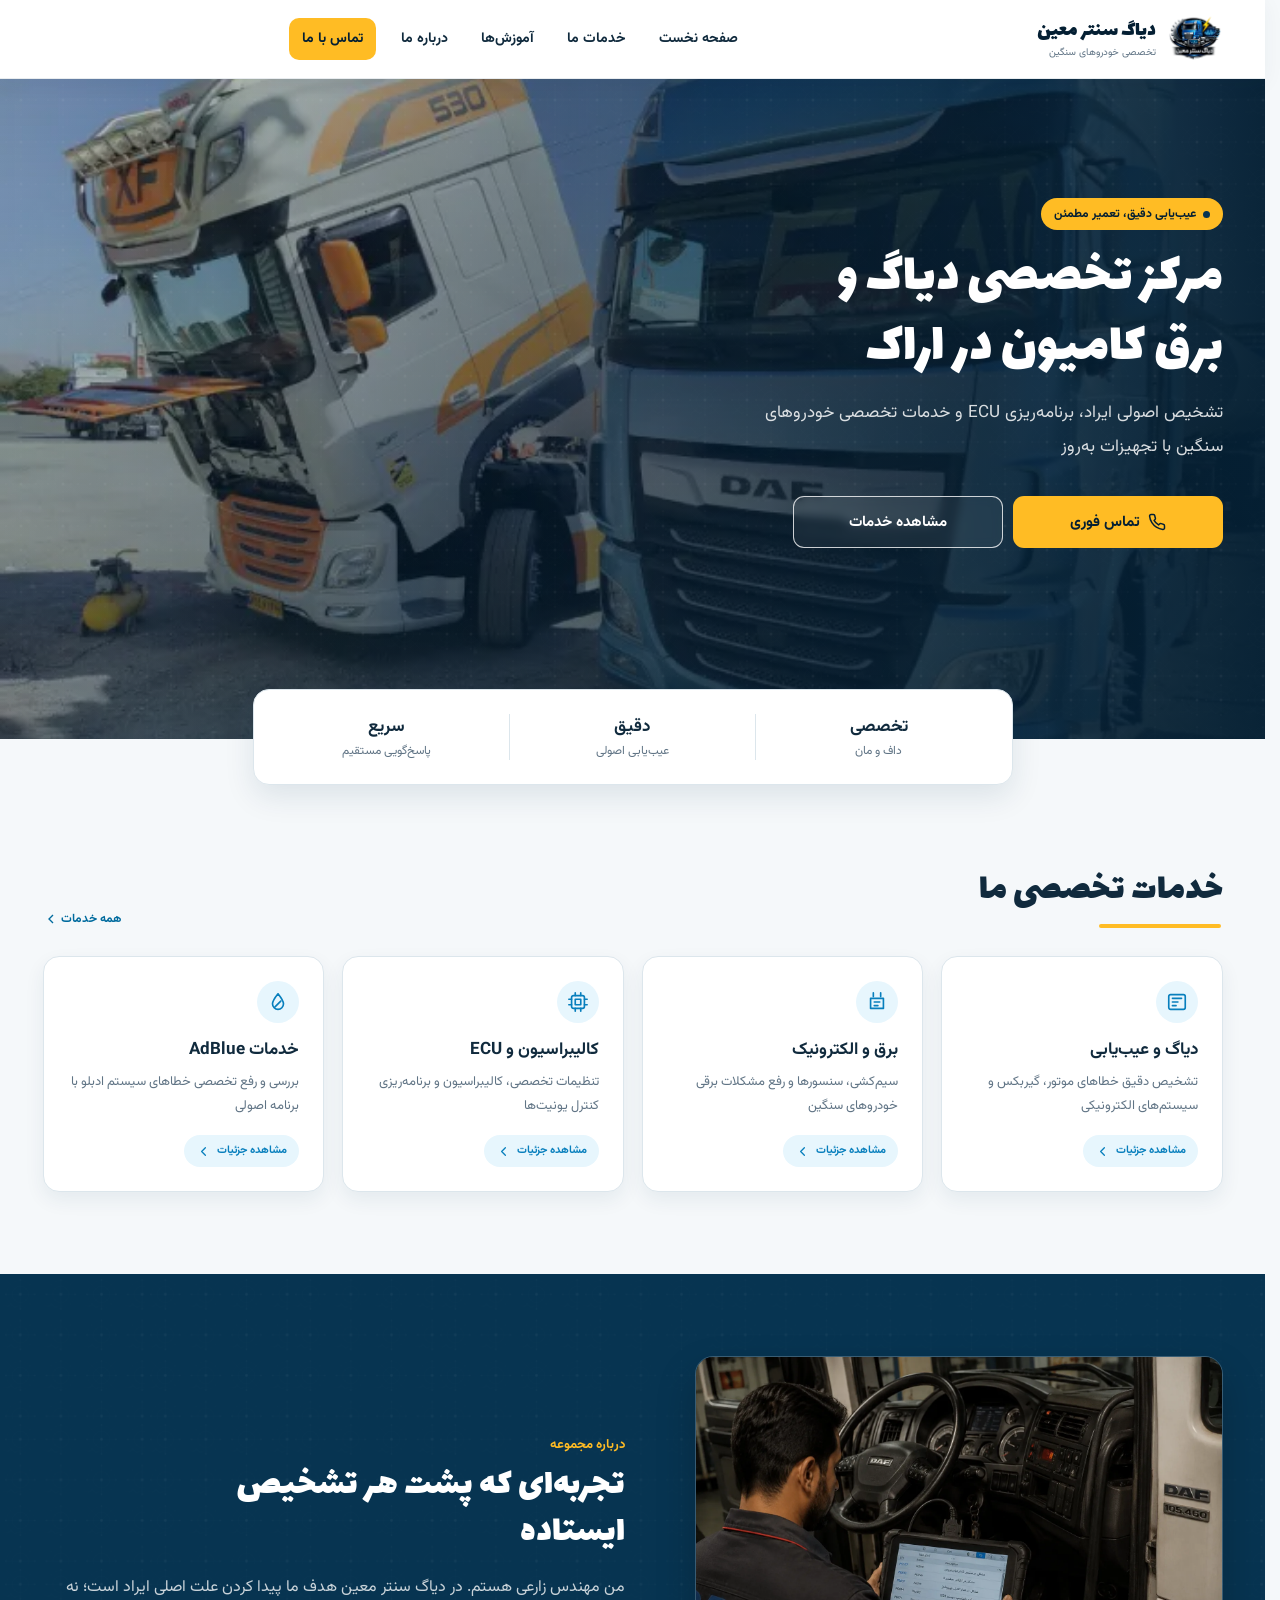
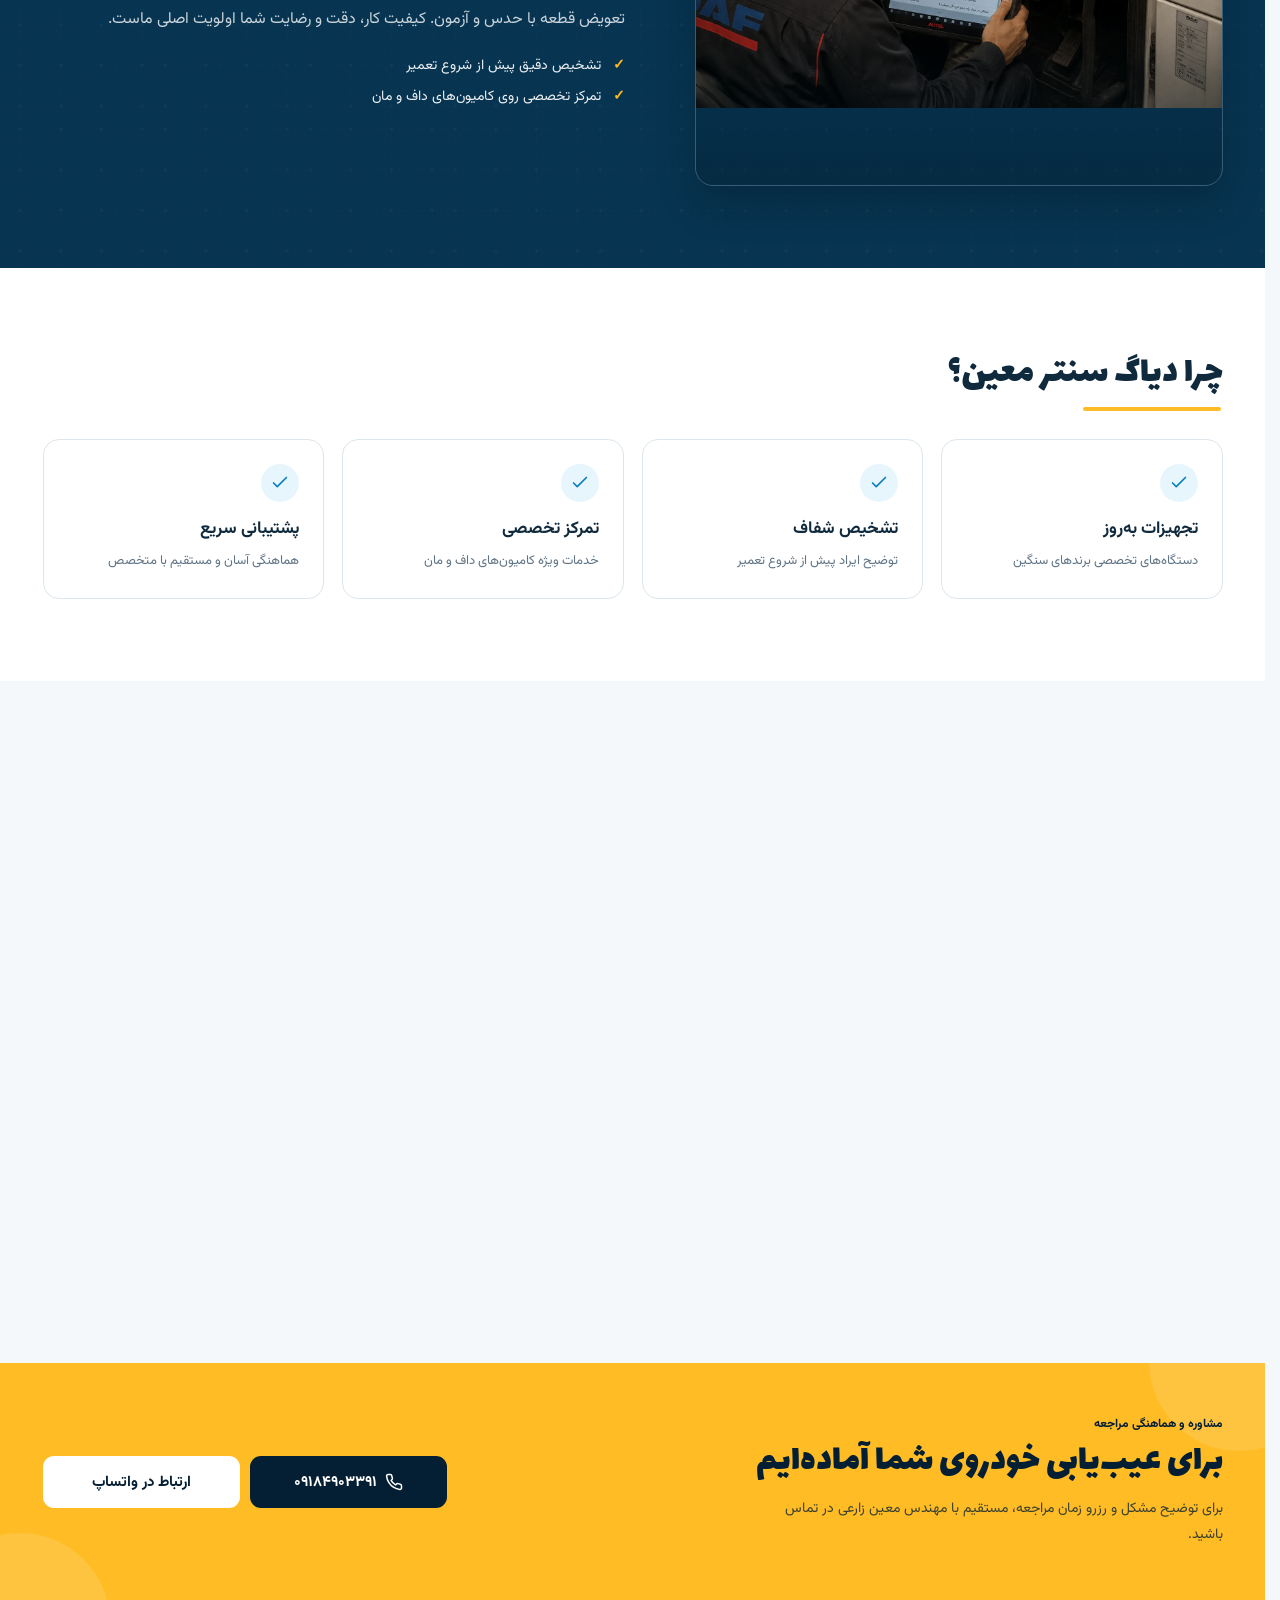
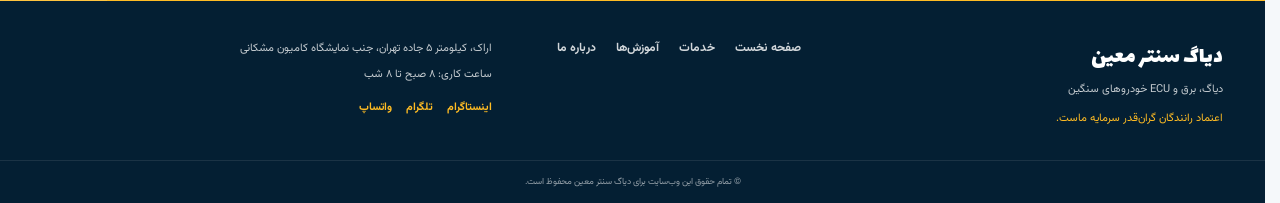
==== commit 396123ae: "Add articles section and technical article pages" ====
--- a/index.html
+++ b/index.html
@@ -196,7 +196,7 @@
 
             <div class="home-services-grid">
               <a
-                href="services/service.html"
+                href="services/diagnostics.html"
                 class="home-service-card"
                 aria-label="مشاهده جزئیات خدمت دیاگ و عیب‌یابی"
               >
@@ -377,7 +377,12 @@
                 <h2 id="articles-title">آخرین آموزش‌ها</h2>
                 <span class="heading-mark" aria-hidden="true"></span>
               </div>
-              <span class="section-note">تجربه‌های کاربردی برای رانندگان</span>
+              <a href="articles/index.html" class="section-link">
+                همه مقاله‌ها
+                <svg aria-hidden="true" viewBox="0 0 24 24">
+                  <path d="m15 18-6-6 6-6" />
+                </svg>
+              </a>
             </div>
 
             <div class="home-articles-grid">
@@ -397,6 +402,16 @@
                     <span>مهندس زارعی</span>
                     <time datetime="2026-06-19">۲۹ خرداد ۱۴۰۵</time>
                   </div>
+                  <a
+                    href="articles/edc-3778.html"
+                    class="article-read-more"
+                    aria-label="مطالعه مقاله خطای EDC 3778 چیست؟"
+                  >
+                    مطالعه مقاله
+                    <svg aria-hidden="true" viewBox="0 0 24 24">
+                      <path d="m15 18-6-6 6-6" />
+                    </svg>
+                  </a>
                 </div>
               </article>
 
@@ -419,6 +434,16 @@
                     <span>مهندس زارعی</span>
                     <time datetime="2026-06-19">۲۹ خرداد ۱۴۰۵</time>
                   </div>
+                  <a
+                    href="articles/yellow-gearbox-warning.html"
+                    class="article-read-more"
+                    aria-label="مطالعه مقاله هشدار زرد گیربکس"
+                  >
+                    مطالعه مقاله
+                    <svg aria-hidden="true" viewBox="0 0 24 24">
+                      <path d="m15 18-6-6 6-6" />
+                    </svg>
+                  </a>
                 </div>
               </article>
 
@@ -438,6 +463,16 @@
                     <span>مهندس زارعی</span>
                     <time datetime="2026-06-19">۲۹ خرداد ۱۴۰۵</time>
                   </div>
+                  <a
+                    href="articles/yellow-engine-warning.html"
+                    class="article-read-more"
+                    aria-label="مطالعه مقاله هشدار زرد موتور"
+                  >
+                    مطالعه مقاله
+                    <svg aria-hidden="true" viewBox="0 0 24 24">
+                      <path d="m15 18-6-6 6-6" />
+                    </svg>
+                  </a>
                 </div>
               </article>
             </div>
--- a/assets/styles/home.css
+++ b/assets/styles/home.css
@@ -643,7 +643,6 @@
 .home-page .about-copy h2 {
   max-width: 18ch;
   color: #fff;
-  /* font-size: 26px; */
 }
 
 .home-page .about-copy > p {
@@ -772,6 +771,50 @@
   font-size: 9px;
 }
 
+.home-page .article-read-more {
+  width: fit-content;
+  display: inline-flex;
+  align-items: center;
+  gap: 5px;
+  margin-top: 10px;
+  padding: 6px 10px;
+  color: var(--home-blue);
+  background: var(--home-blue-soft);
+  border: 1px solid transparent;
+  border-radius: 999px;
+  font-size: 10px;
+  font-weight: 700;
+  line-height: 1.5;
+  white-space: nowrap;
+  transition:
+    color 0.25s ease,
+    background-color 0.25s ease,
+    border-color 0.25s ease;
+}
+
+.home-page .article-read-more svg {
+  width: 14px;
+  height: 14px;
+  fill: none;
+  stroke: currentColor;
+  stroke-width: 2;
+  stroke-linecap: round;
+  stroke-linejoin: round;
+  transition: transform 0.25s ease;
+}
+
+.home-page .article-read-more:hover,
+.home-page .article-read-more:focus-visible {
+  color: #fff;
+  background: var(--home-blue);
+  border-color: var(--home-blue);
+}
+
+.home-page .article-read-more:hover svg,
+.home-page .article-read-more:focus-visible svg {
+  transform: translateX(-3px);
+}
+
 /* CTA */
 .home-page .contact-band {
   position: relative;
@@ -847,7 +890,6 @@
 
 .home-page .footer-main {
   display: grid;
-
   gap: 28px;
   padding-block: 38px 30px;
 }
@@ -861,6 +903,7 @@
 }
 
 .home-page .footer-brand span,
+.home-page .footer-brand p,
 .home-page .footer-contact {
   font-size: 11px;
   line-height: 1.9;
@@ -869,9 +912,6 @@
 .home-page .footer-brand p {
   margin-top: 8px;
   color: var(--home-yellow);
-  line-height: 1.9;
-  font-size: 16px;
-  font-weight: 600;
 }
 
 .home-page .footer-links {
@@ -1225,12 +1265,8 @@
   }
 
   .home-page .about-media {
-    min-height: 330px;
-  }
-  /* 
-  .home-page .about-copy #about-title {
-    font-size: 36px;
-  } */
+    min-height: 430px;
+  }
 
   .home-page .about-copy > p {
     font-size: 16px;
@@ -1276,6 +1312,12 @@
   .home-page .article-meta-home {
     margin-top: auto;
     padding-top: 16px;
+    font-size: 11px;
+  }
+
+  .home-page .article-read-more {
+    margin-top: 12px;
+    padding: 7px 12px;
     font-size: 11px;
   }
 
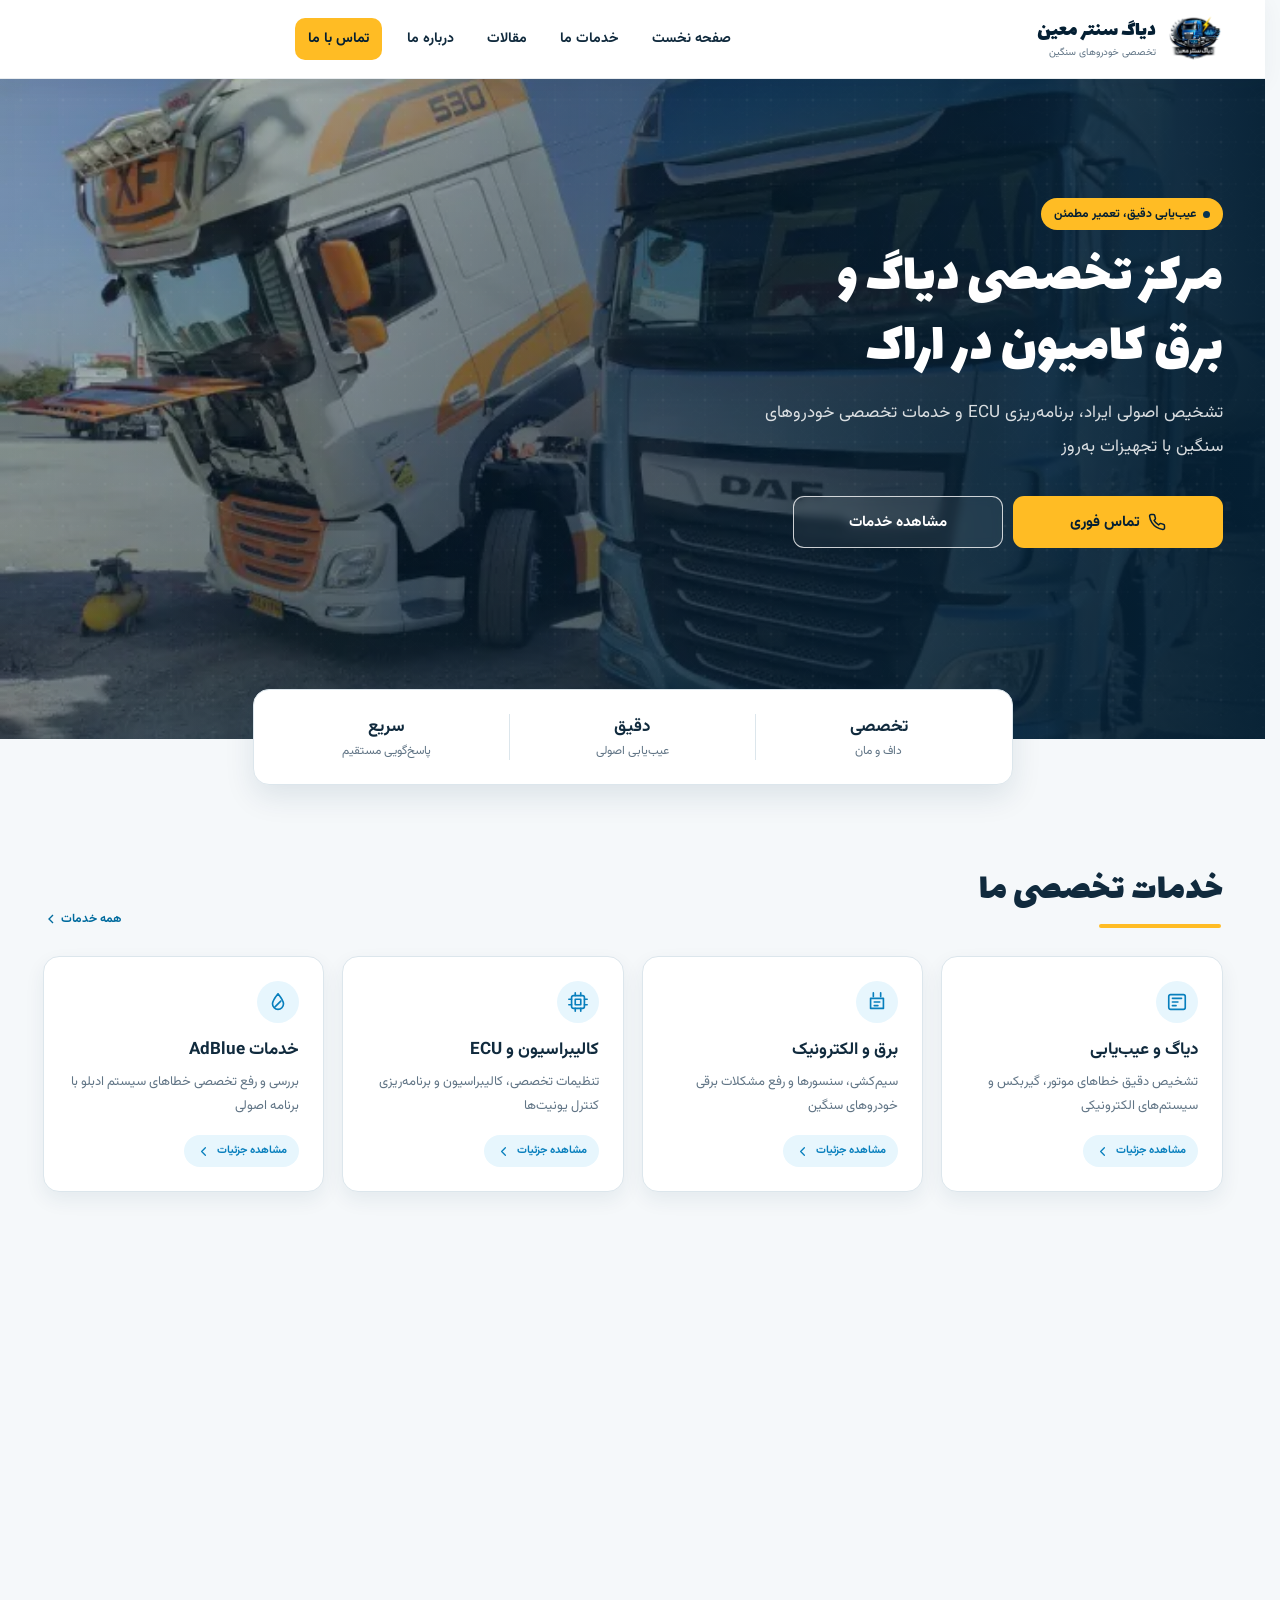
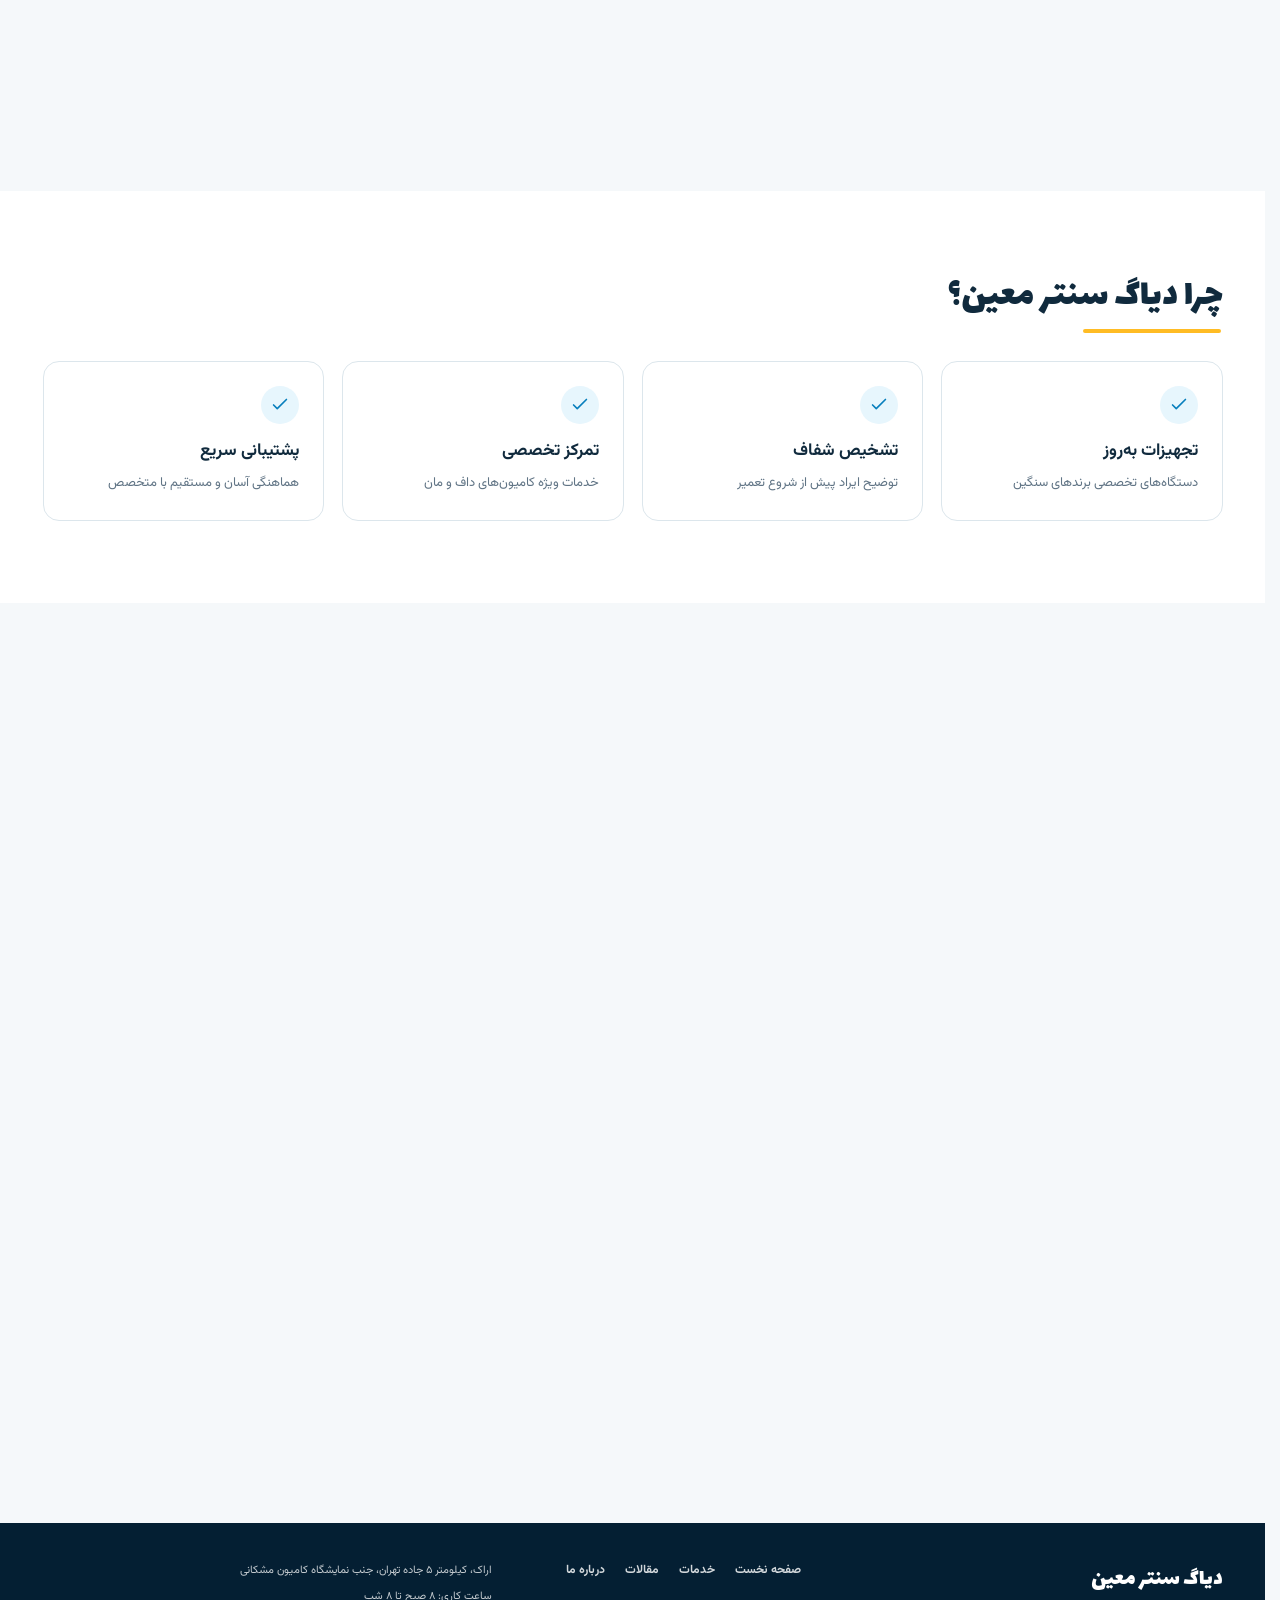
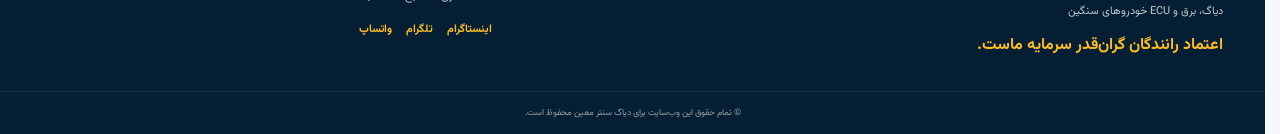
==== commit 81e11039: "Improve responsive layouts and visual consistency across the site" ====
--- a/index.html
+++ b/index.html
@@ -84,7 +84,7 @@
               <a href="#services" class="header-nav-link">خدمات ما</a>
             </li>
             <li class="nav-item">
-              <a href="#articles" class="header-nav-link">آموزش‌ها</a>
+              <a href="#articles" class="header-nav-link">مقالات</a>
             </li>
             <li class="nav-item">
               <a href="#about-us" class="header-nav-link">درباره ما</a>
@@ -186,7 +186,7 @@
                 <h2>خدمات تخصصی ما</h2>
                 <span class="heading-mark" aria-hidden="true"></span>
               </div>
-              <a href="services/service.html" class="section-link">
+              <a href="services/allServices.html" class="section-link">
                 همه خدمات
                 <svg aria-hidden="true" viewBox="0 0 24 24">
                   <path d="m15 18-6-6 6-6" />
@@ -282,12 +282,12 @@
               </a>
             </div>
 
-            <a
+            <!-- <a
               href="services/service.html"
               class="home-btn services-mobile-link"
             >
               مشاهده جزئیات خدمات
-            </a>
+            </a> -->
           </div>
         </section>
 
@@ -374,7 +374,7 @@
           <div class="home-container">
             <div class="home-section-heading">
               <div>
-                <h2 id="articles-title">آخرین آموزش‌ها</h2>
+                <h2 id="articles-title">آخرین مقالات</h2>
                 <span class="heading-mark" aria-hidden="true"></span>
               </div>
               <a href="articles/index.html" class="section-link">
@@ -528,7 +528,7 @@
           <nav aria-label="پیوندهای پایین صفحه" class="footer-links">
             <a href="#main">صفحه نخست</a>
             <a href="#services">خدمات</a>
-            <a href="#articles">آموزش‌ها</a>
+            <a href="#articles">مقالات</a>
             <a href="#about-us">درباره ما</a>
           </nav>
 
--- a/assets/styles/style.css
+++ b/assets/styles/style.css
@@ -39,6 +39,9 @@
 html {
   scrollbar-gutter: stable;
   scroll-behavior: smooth;
+  html {
+    scroll-padding-top: 95px;
+  }
 }
 
 body {
@@ -96,6 +99,38 @@
 .section-hidden {
   opacity: 0;
   transform: translateY(5rem);
+}
+
+/* Remove the blue tap highlight from interactive elements */
+a,
+button,
+[role="button"],
+input,
+select,
+textarea,
+summary {
+  -webkit-tap-highlight-color: transparent;
+}
+
+/* Remove the default focus style when clicking or tapping */
+a:focus:not(:focus-visible),
+button:focus:not(:focus-visible),
+[role="button"]:focus:not(:focus-visible),
+input:focus:not(:focus-visible),
+select:focus:not(:focus-visible),
+textarea:focus:not(:focus-visible),
+summary:focus:not(:focus-visible) {
+  outline: none;
+  box-shadow: none;
+}
+
+/* Prevent text selection on links and buttons */
+a,
+button,
+[role="button"],
+summary {
+  -webkit-user-select: none;
+  user-select: none;
 }
 
 /* mobile styles */
@@ -572,6 +607,9 @@
 
 /* media screen for 768xp width */
 @media screen and (min-width: 768px) and (max-width: 1023.99px) {
+  html {
+    scroll-padding-top: 70px;
+  }
   main {
     margin: 0 20px;
   }
--- a/assets/styles/home.css
+++ b/assets/styles/home.css
@@ -417,7 +417,7 @@
 .home-page .contact-copy h2 {
   margin: 0;
   font-family: "lalehzar";
-  font-size: clamp(27px, 7vw, 38px);
+  font-size: clamp(27px, 4vw, 38px);
   font-weight: 400;
   line-height: 1.25;
 }
@@ -481,8 +481,7 @@
   cursor: pointer;
 }
 
-.home-page .home-service-card:hover,
-.home-page .reason-card:hover {
+.home-page .home-service-card:hover {
   transform: translateY(-4px);
   border-color: #b9d7e7;
   box-shadow: 0 14px 28px rgba(7, 52, 81, 0.12);
@@ -572,13 +571,13 @@
   transform: translateX(-3px);
 }
 
-.home-page .services-mobile-link {
+/* .home-page .services-mobile-link {
   width: 100%;
   margin-top: 16px;
   color: var(--home-navy);
   background: transparent;
   border-color: var(--home-border);
-}
+} */
 
 /* About */
 .home-page .about-band {
@@ -607,7 +606,7 @@
 
 .home-page .about-media {
   position: relative;
-  min-height: 218px;
+  /* min-height: 218px; */
   overflow: hidden;
   border: 1px solid rgba(255, 255, 255, 0.2);
   border-radius: 18px;
@@ -903,14 +902,16 @@
 }
 
 .home-page .footer-brand span,
-.home-page .footer-brand p,
 .home-page .footer-contact {
   font-size: 11px;
   line-height: 1.9;
 }
 
 .home-page .footer-brand p {
+  font-size: 14px;
+  font-weight: 600;
   margin-top: 8px;
+  line-height: 1.9;
   color: var(--home-yellow);
 }
 
@@ -1072,17 +1073,23 @@
     gap: 42px;
   }
 
-  .home-page .about-media {
+  /* .home-page .about-media {
     min-height: 330px;
-  }
+  } */
 
   .home-page .home-articles-grid {
     grid-template-columns: repeat(2, minmax(0, 1fr));
   }
 
-  .home-page .home-article-card:last-child {
+  /* .home-page .home-article-card:last-child {
     grid-column: 1 / -1;
-  }
+  } */
+
+  /* .home-page .home-article-card:last-child {
+    grid-column: 1 / -1;
+    width: calc((100% - 13px) / 2);
+    justify-self: center;
+  } */
 
   .home-page .section-note {
     display: inline;
@@ -1187,9 +1194,18 @@
     font-size: 15px;
   }
 
-  .home-page .services-mobile-link {
+  /* .home-page .about-media {
+    min-height: 210px;
+  } */
+
+  /* .home-page .home-section-heading h2,
+  .home-page .about-copy h2,
+  .home-page .contact-copy h2 {
+    font-size: 30px;
+  } */
+  /* .home-page .services-mobile-link {
     display: none;
-  }
+  } */
 }
 
 @media (min-width: 1024px) {
@@ -1264,9 +1280,9 @@
     gap: 70px;
   }
 
-  .home-page .about-media {
-    min-height: 430px;
-  }
+  /* .home-page .about-media {
+    min-height: 330px;
+  } */
 
   .home-page .about-copy > p {
     font-size: 16px;
@@ -1335,6 +1351,10 @@
   .home-page .footer-main {
     grid-template-columns: 1.05fr 0.75fr 1.2fr;
     align-items: start;
+  }
+
+  .home-page .footer-brand p {
+    font-size: 16px;
   }
 
   .home-page .footer-contact {
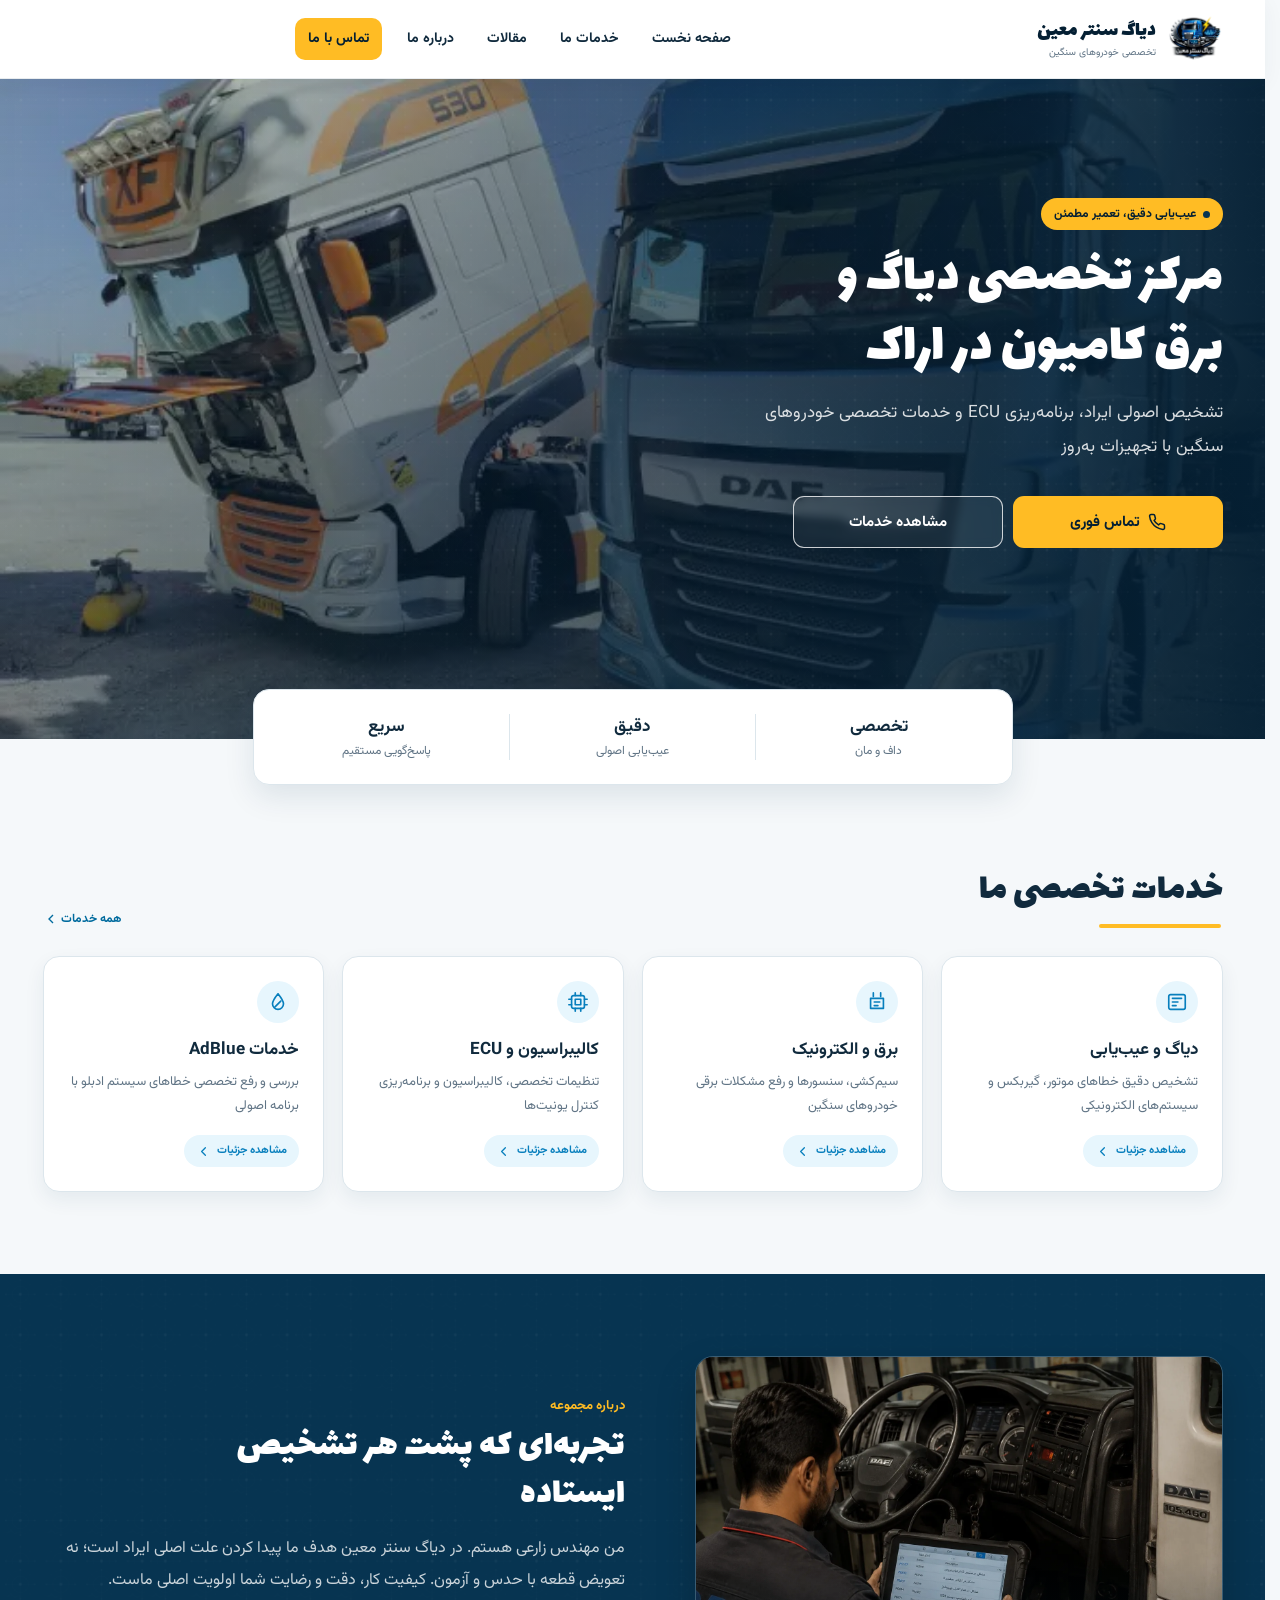
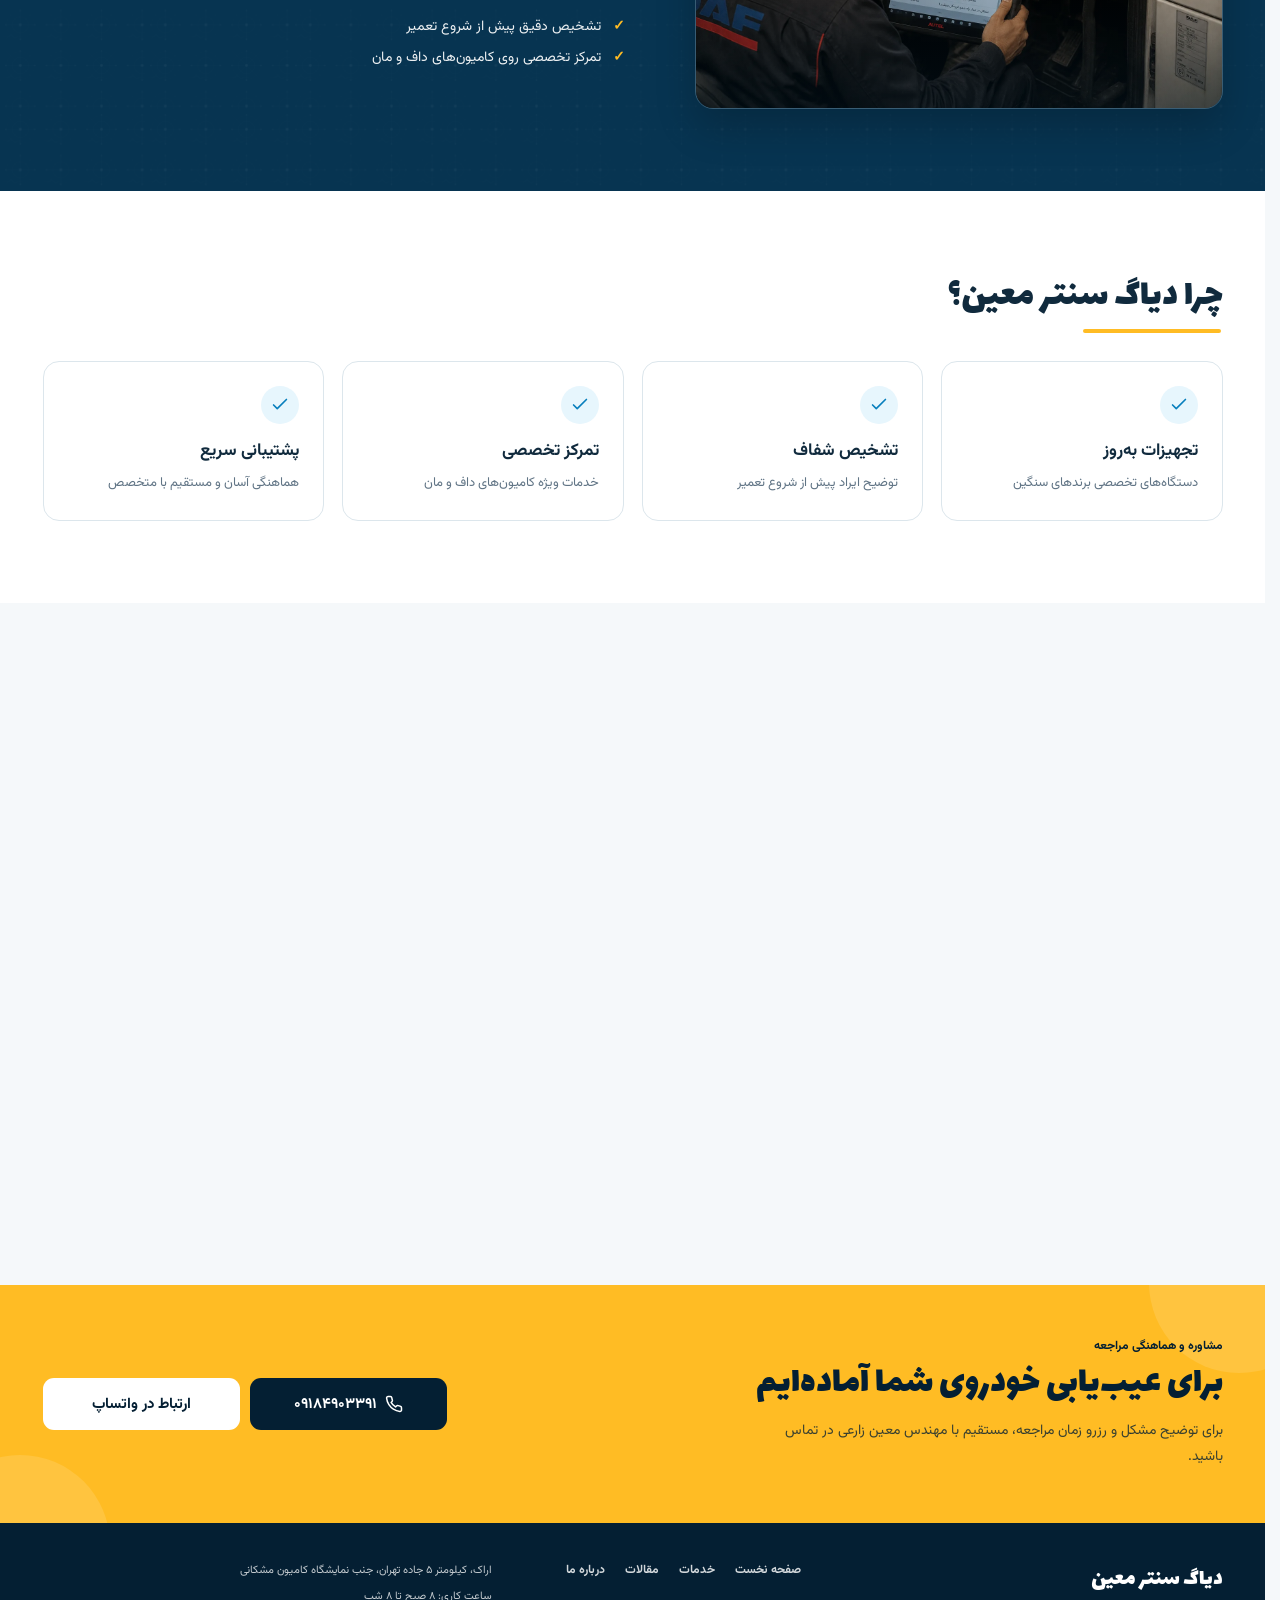
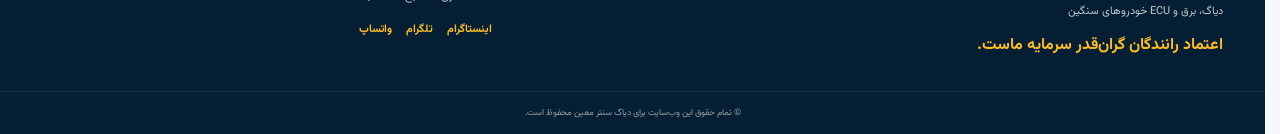
==== commit 1a624d33: "Improve SEO, internal linking, and code cleanup" ====
--- a/index.html
+++ b/index.html
@@ -34,7 +34,7 @@
     />
     <link rel="stylesheet" href="assets/styles/style.css" />
     <link rel="stylesheet" href="assets/styles/home.css" />
-    <title>دیاگ سنتر معین اراک | دیاگ و برق تخصصی خودرو سنگین</title>
+    <title>دیاگ و برق کامیون در اراک | دیاگ سنتر معین</title>
   </head>
 
   <body class="home-page">
@@ -107,13 +107,6 @@
                 <strong class="logo-text">دیاگ سنتر معین</strong>
                 <small>تخصصی خودروهای سنگین</small>
               </span>
-              <!-- <img
-                src="logo_240-2.webp"
-                alt="لوگوی دیاگ سنتر معین"
-                width="56"
-                height="56"
-                class="logo-img"
-              /> -->
             </a>
           </div>
         </nav>
@@ -281,13 +274,6 @@
                 </span>
               </a>
             </div>
-
-            <!-- <a
-              href="services/service.html"
-              class="home-btn services-mobile-link"
-            >
-              مشاهده جزئیات خدمات
-            </a> -->
           </div>
         </section>
 
@@ -405,7 +391,7 @@
                   <a
                     href="articles/edc-3778.html"
                     class="article-read-more"
-                    aria-label="مطالعه مقاله خطای EDC 3778 چیست؟"
+                    aria-label="مطالعه مقاله خطای EDC 3778 کامیون مان"
                   >
                     مطالعه مقاله
                     <svg aria-hidden="true" viewBox="0 0 24 24">
@@ -437,7 +423,7 @@
                   <a
                     href="articles/yellow-gearbox-warning.html"
                     class="article-read-more"
-                    aria-label="مطالعه مقاله هشدار زرد گیربکس"
+                    aria-label="مطالعه مقاله هشدار زرد گیربکس کامیون داف"
                   >
                     مطالعه مقاله
                     <svg aria-hidden="true" viewBox="0 0 24 24">
@@ -466,7 +452,7 @@
                   <a
                     href="articles/yellow-engine-warning.html"
                     class="article-read-more"
-                    aria-label="مطالعه مقاله هشدار زرد موتور"
+                    aria-label="مطالعه مقاله هشدار زرد موتور کامیون داف"
                   >
                     مطالعه مقاله
                     <svg aria-hidden="true" viewBox="0 0 24 24">
--- a/assets/styles/home.css
+++ b/assets/styles/home.css
@@ -571,14 +571,6 @@
   transform: translateX(-3px);
 }
 
-/* .home-page .services-mobile-link {
-  width: 100%;
-  margin-top: 16px;
-  color: var(--home-navy);
-  background: transparent;
-  border-color: var(--home-border);
-} */
-
 /* About */
 .home-page .about-band {
   position: relative;
@@ -606,7 +598,6 @@
 
 .home-page .about-media {
   position: relative;
-  /* min-height: 218px; */
   overflow: hidden;
   border: 1px solid rgba(255, 255, 255, 0.2);
   border-radius: 18px;
@@ -758,6 +749,7 @@
   font-size: 10px;
   line-height: 1.8;
   -webkit-line-clamp: 2;
+  line-clamp: 2;
   -webkit-box-orient: vertical;
 }
 
@@ -1073,23 +1065,9 @@
     gap: 42px;
   }
 
-  /* .home-page .about-media {
-    min-height: 330px;
-  } */
-
   .home-page .home-articles-grid {
     grid-template-columns: repeat(2, minmax(0, 1fr));
   }
-
-  /* .home-page .home-article-card:last-child {
-    grid-column: 1 / -1;
-  } */
-
-  /* .home-page .home-article-card:last-child {
-    grid-column: 1 / -1;
-    width: calc((100% - 13px) / 2);
-    justify-self: center;
-  } */
 
   .home-page .section-note {
     display: inline;
@@ -1193,19 +1171,6 @@
     min-height: 52px;
     font-size: 15px;
   }
-
-  /* .home-page .about-media {
-    min-height: 210px;
-  } */
-
-  /* .home-page .home-section-heading h2,
-  .home-page .about-copy h2,
-  .home-page .contact-copy h2 {
-    font-size: 30px;
-  } */
-  /* .home-page .services-mobile-link {
-    display: none;
-  } */
 }
 
 @media (min-width: 1024px) {
@@ -1280,10 +1245,6 @@
     gap: 70px;
   }
 
-  /* .home-page .about-media {
-    min-height: 330px;
-  } */
-
   .home-page .about-copy > p {
     font-size: 16px;
   }
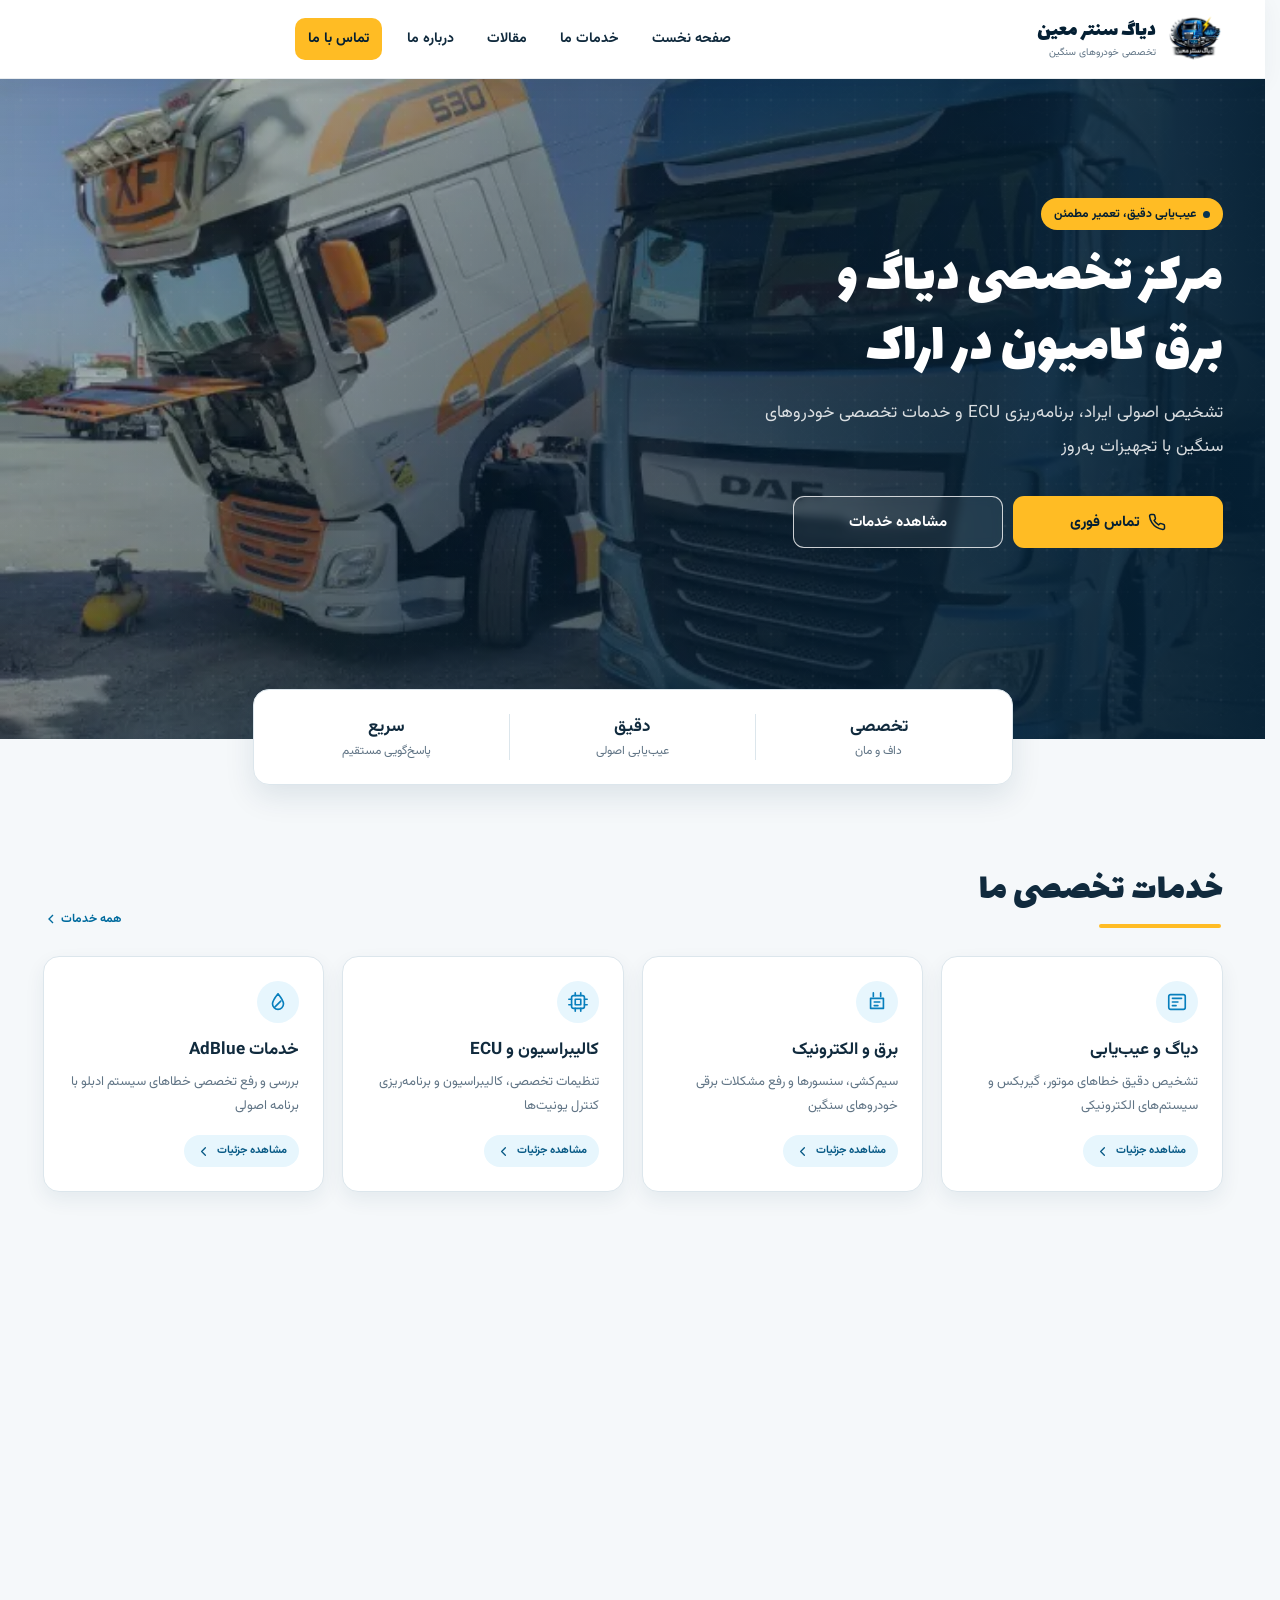
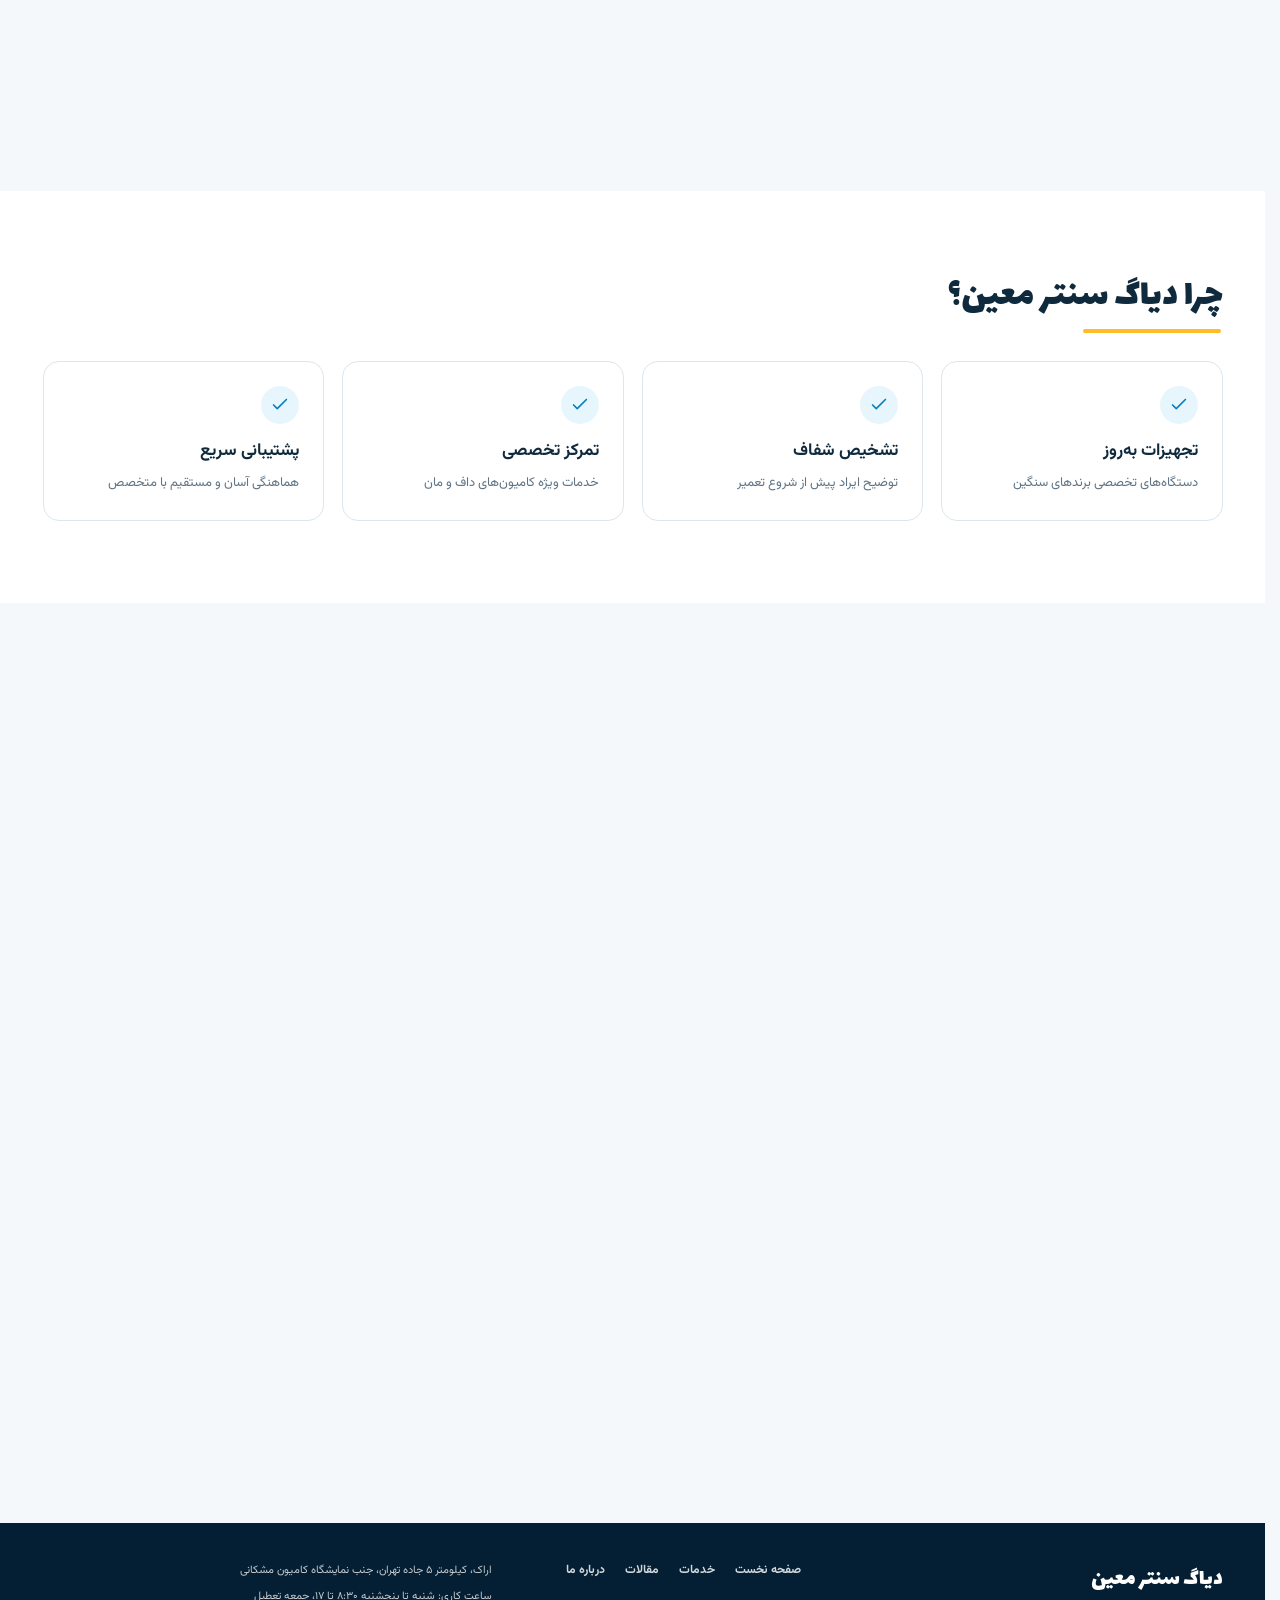
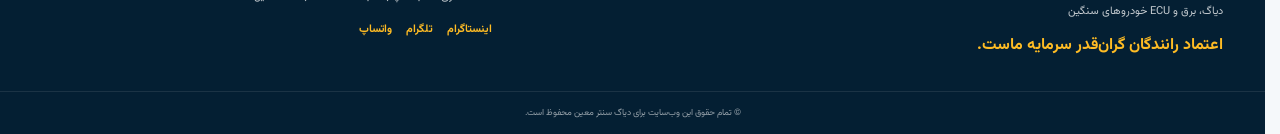
==== commit a8c02e05: "Update business hours" ====
--- a/index.html
+++ b/index.html
@@ -7,6 +7,39 @@
       name="description"
       content="دیاگ سنتر معین در اراک؛ خدمات تخصصی دیاگ، برق خودرو، برنامه‌ریزی ECU، کالیبراسیون و عیب‌یابی کامیون‌های داف، مان و خودروهای سنگین."
     />
+    <link rel="canonical" href="https://diagcentermoein.ir/" />
+    <meta property="og:locale" content="fa_IR" />
+    <meta property="og:type" content="website" />
+    <meta property="og:site_name" content="دیاگ سنتر معین" />
+
+    <meta
+      property="og:title"
+      content="دیاگ و برق کامیون در اراک | دیاگ سنتر معین"
+    />
+
+    <meta
+      property="og:description"
+      content="دیاگ سنتر معین در اراک؛ خدمات تخصصی دیاگ، برق خودرو، برنامه‌ریزی ECU، کالیبراسیون و عیب‌یابی کامیون‌های داف، مان و خودروهای سنگین."
+    />
+
+    <meta property="og:url" content="https://diagcentermoein.ir/" />
+
+    <meta
+      property="og:image"
+      content="https://diagcentermoein.ir/assets/images/service-imgs/hero-img.webp"
+    />
+
+    <meta
+      property="og:image:alt"
+      content="عیب‌یابی تخصصی کامیون داف در دیاگ سنتر معین"
+    />
+
+    <meta property="og:image:width" content="1536" />
+    <meta property="og:image:height" content="1024" />
+    <meta property="og:image:type" content="image/webp" />
+
+    <meta name="twitter:card" content="summary_large_image" />
+
     <meta name="theme-color" content="#073451" />
 
     <link rel="apple-touch-icon" sizes="180x180" href="apple-touch-icon.png" />
@@ -35,6 +68,34 @@
     <link rel="stylesheet" href="assets/styles/style.css" />
     <link rel="stylesheet" href="assets/styles/home.css" />
     <title>دیاگ و برق کامیون در اراک | دیاگ سنتر معین</title>
+    <script type="application/ld+json">
+      {
+        "@context": "https://schema.org",
+        "@type": "AutoRepair",
+        "@id": "https://diagcentermoein.ir/#business",
+        "name": "دیاگ سنتر معین",
+        "url": "https://diagcentermoein.ir/",
+        "logo": "https://diagcentermoein.ir/diag-center-logo.webp",
+        "image": "https://diagcentermoein.ir/assets/images/service-imgs/hero-img.webp",
+        "description": "مرکز تخصصی دیاگ، برق، برنامه‌ریزی ECU و عیب‌یابی کامیون و خودروهای سنگین در اراک.",
+        "telephone": "+989184903391",
+        "address": {
+          "@type": "PostalAddress",
+          "streetAddress": "کیلومتر ۵ جاده تهران، جنب نمایشگاه کامیون مشکانی",
+          "addressLocality": "اراک",
+          "addressRegion": "مرکزی",
+          "addressCountry": "IR"
+        },
+        "areaServed": {
+          "@type": "City",
+          "name": "اراک"
+        },
+        "sameAs": [
+          "https://www.instagram.com/diag.center.moein/",
+          "https://t.me/Mozed66"
+        ]
+      }
+    </script>
   </head>
 
   <body class="home-page">
@@ -522,7 +583,7 @@
             <address>
               اراک، کیلومتر ۵ جاده تهران، جنب نمایشگاه کامیون مشکانی
             </address>
-            <span>ساعت کاری: ۸ صبح تا ۸ شب</span>
+            <span>ساعت کاری: شنبه تا پنجشنبه ۸:۳۰ تا ۱۷، جمعه تعطیل</span>
             <div class="footer-socials">
               <a
                 href="https://www.instagram.com/diag.center.moein/"
--- a/assets/styles/home.css
+++ b/assets/styles/home.css
@@ -534,7 +534,8 @@
   gap: 6px;
   margin-top: 16px;
   padding: 7px 11px;
-  color: var(--home-blue);
+  /* color: var(--home-blue); */
+  color: #075985;
   background: var(--home-blue-soft);
   border: 1px solid transparent;
   border-radius: 999px;
